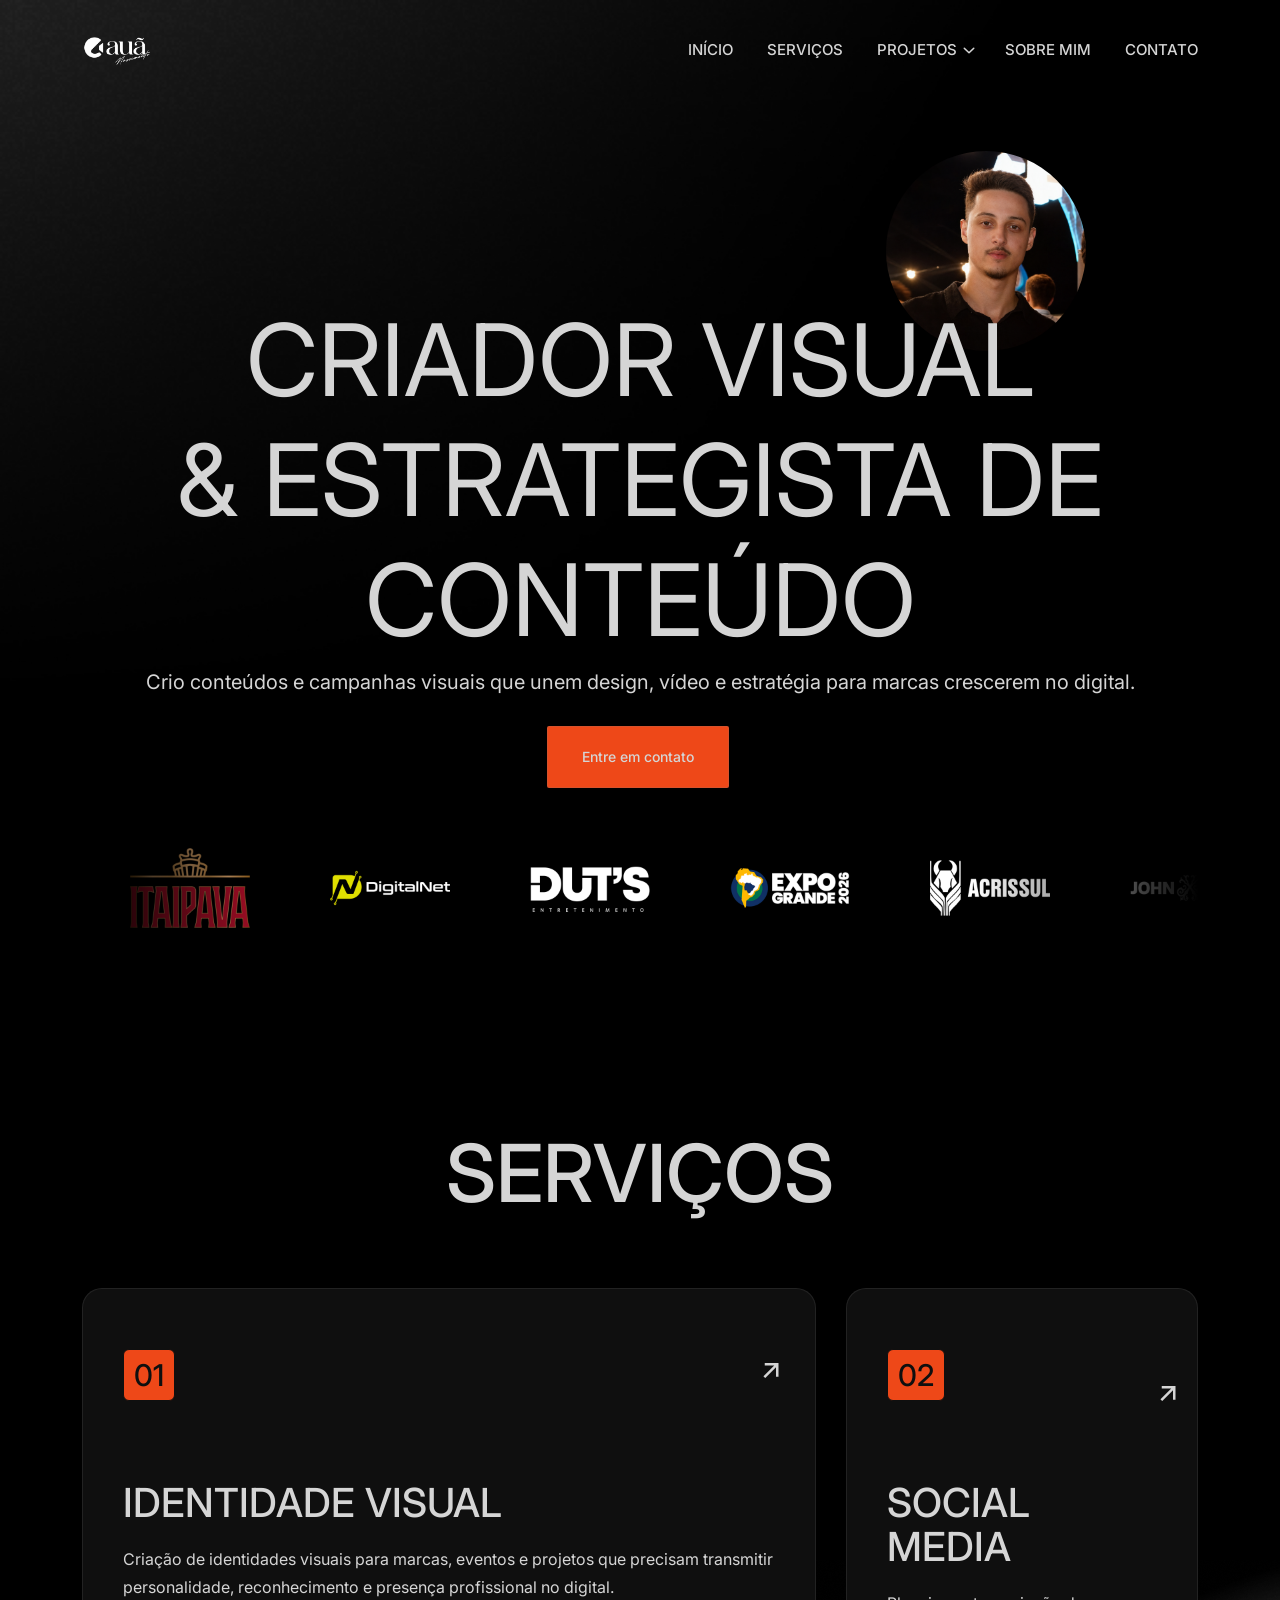
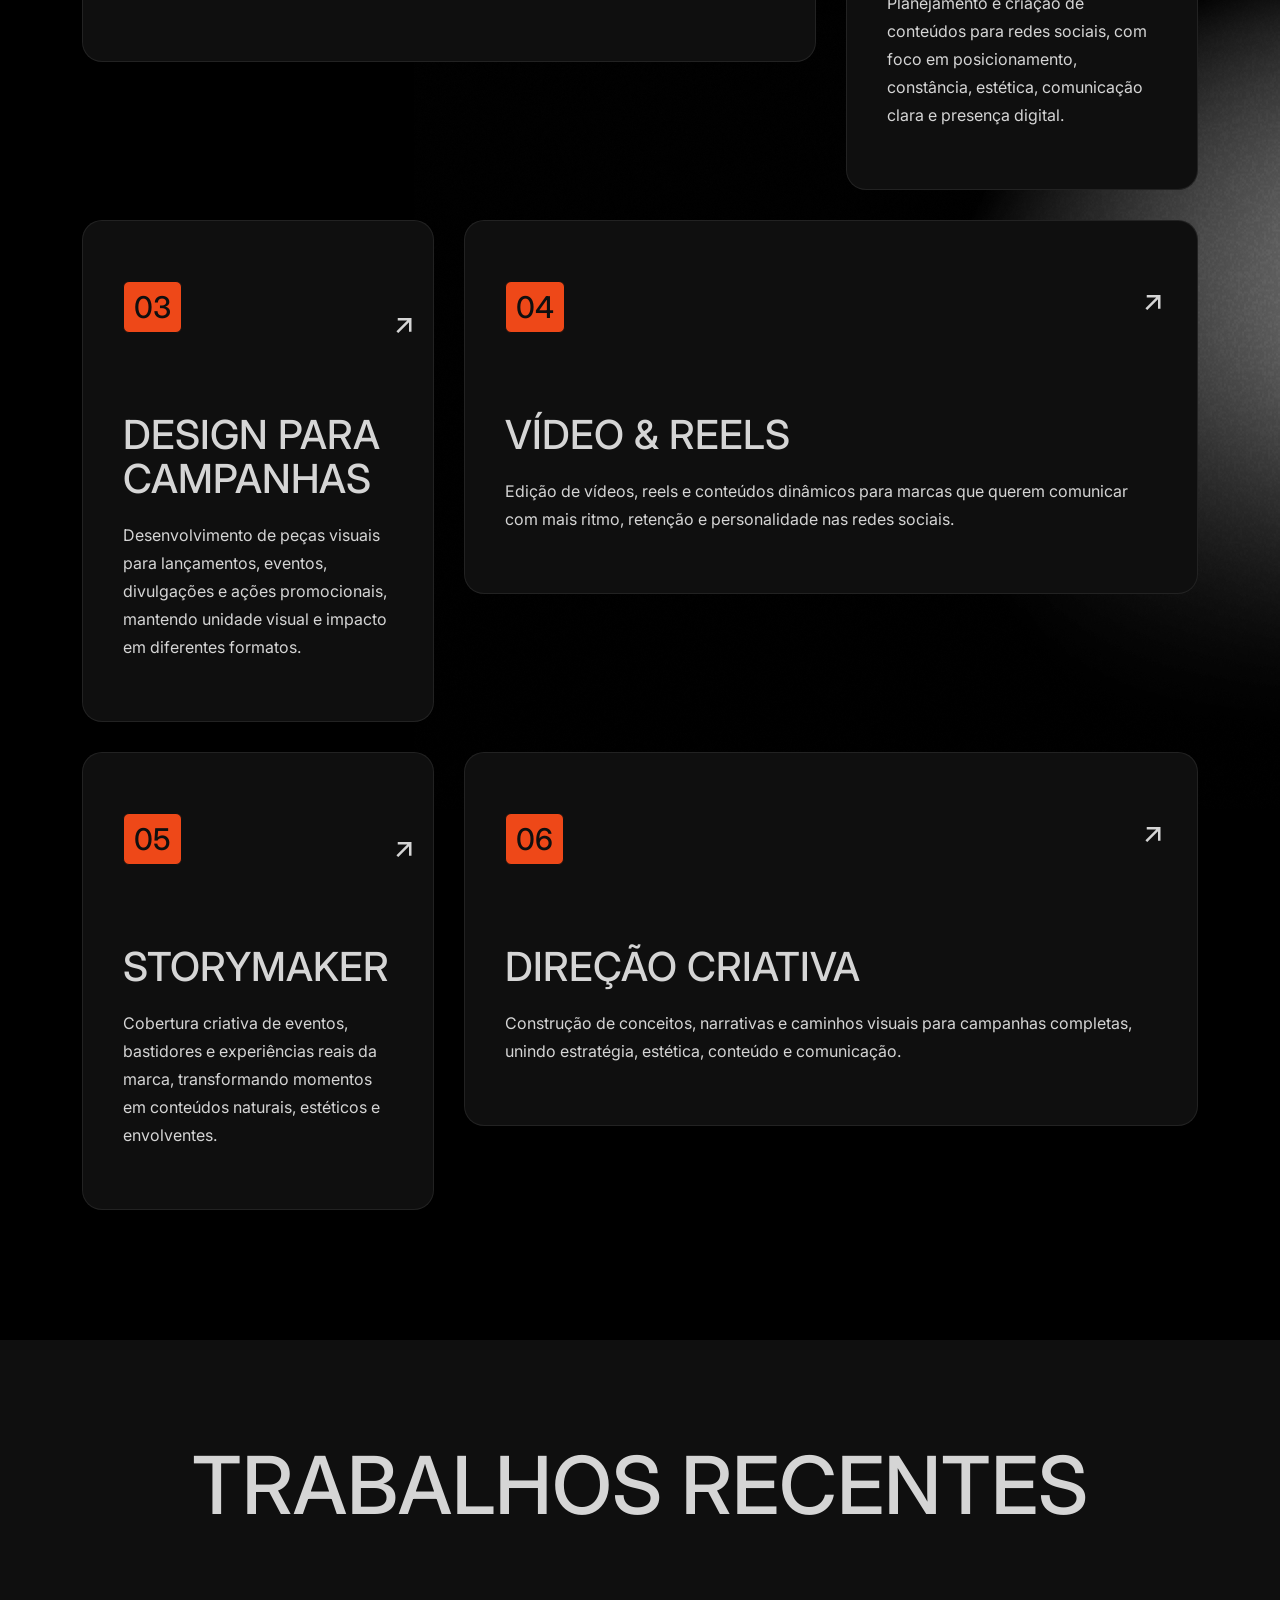
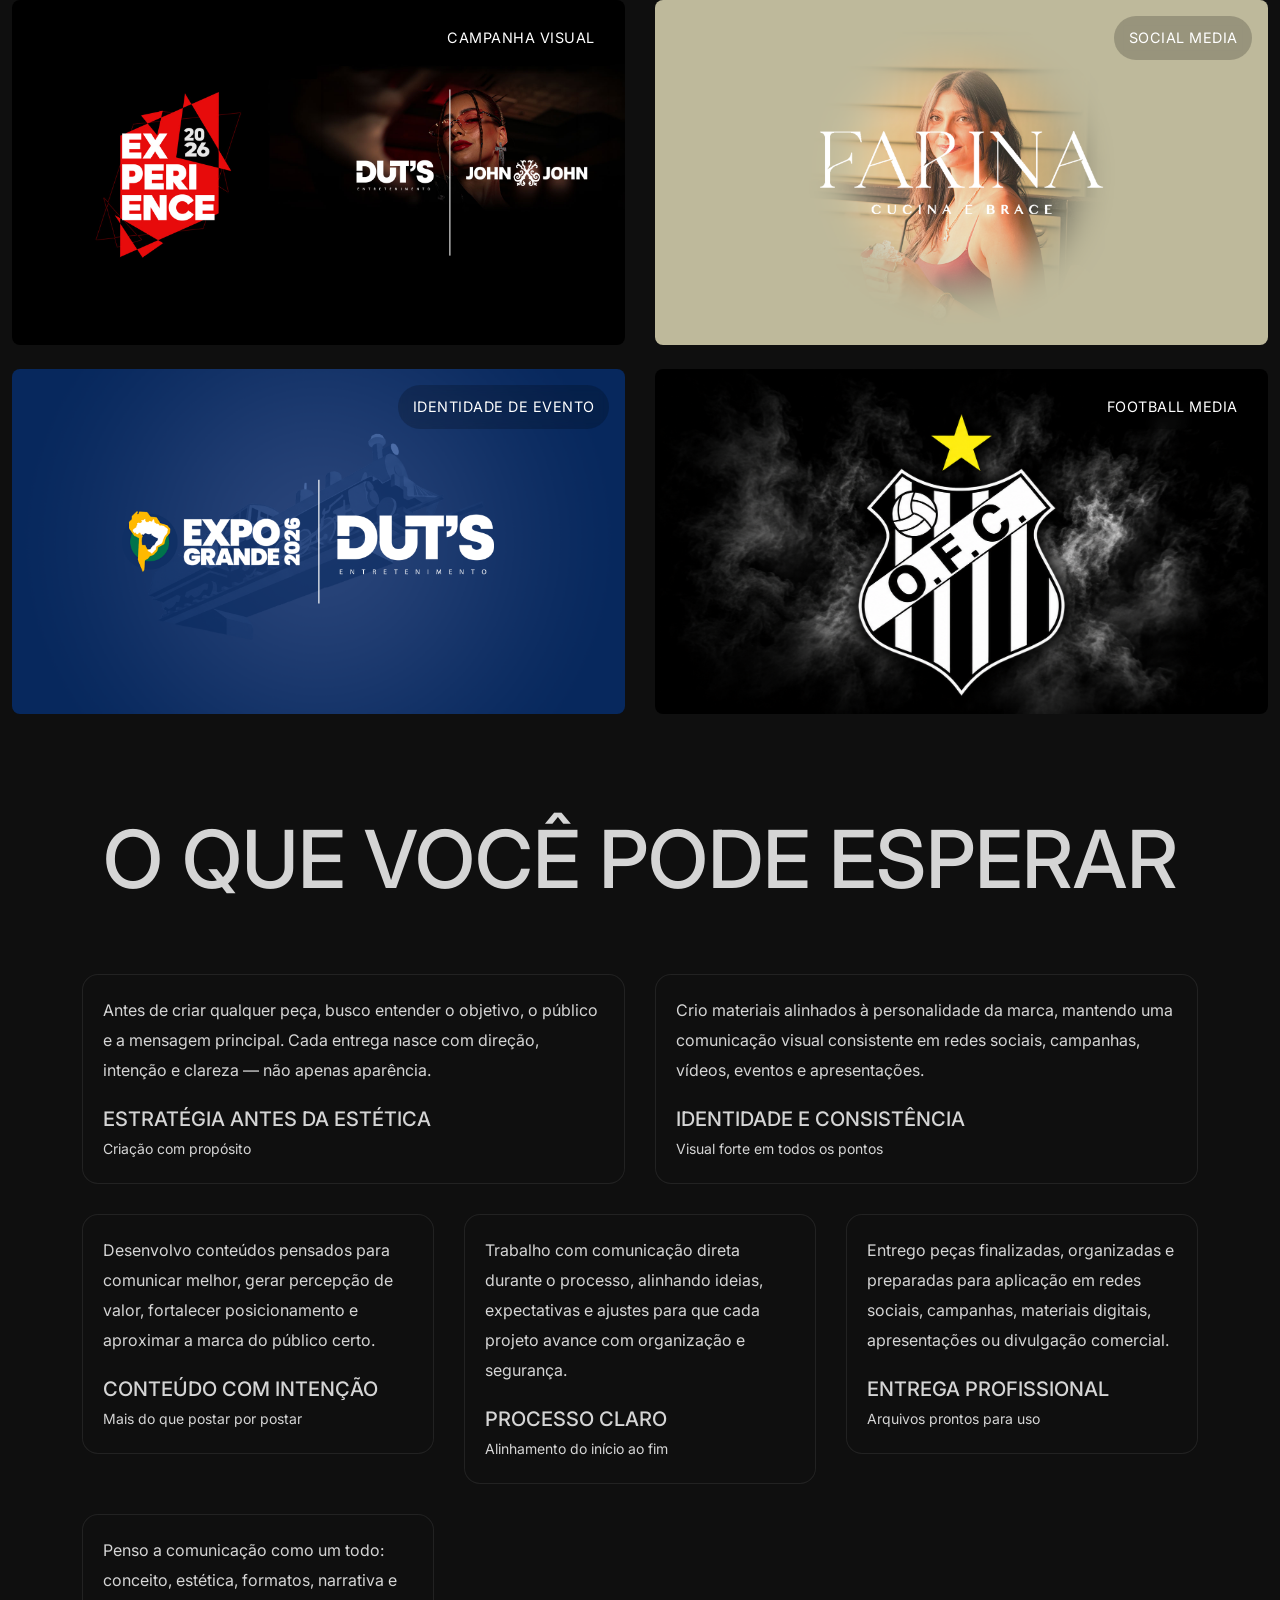
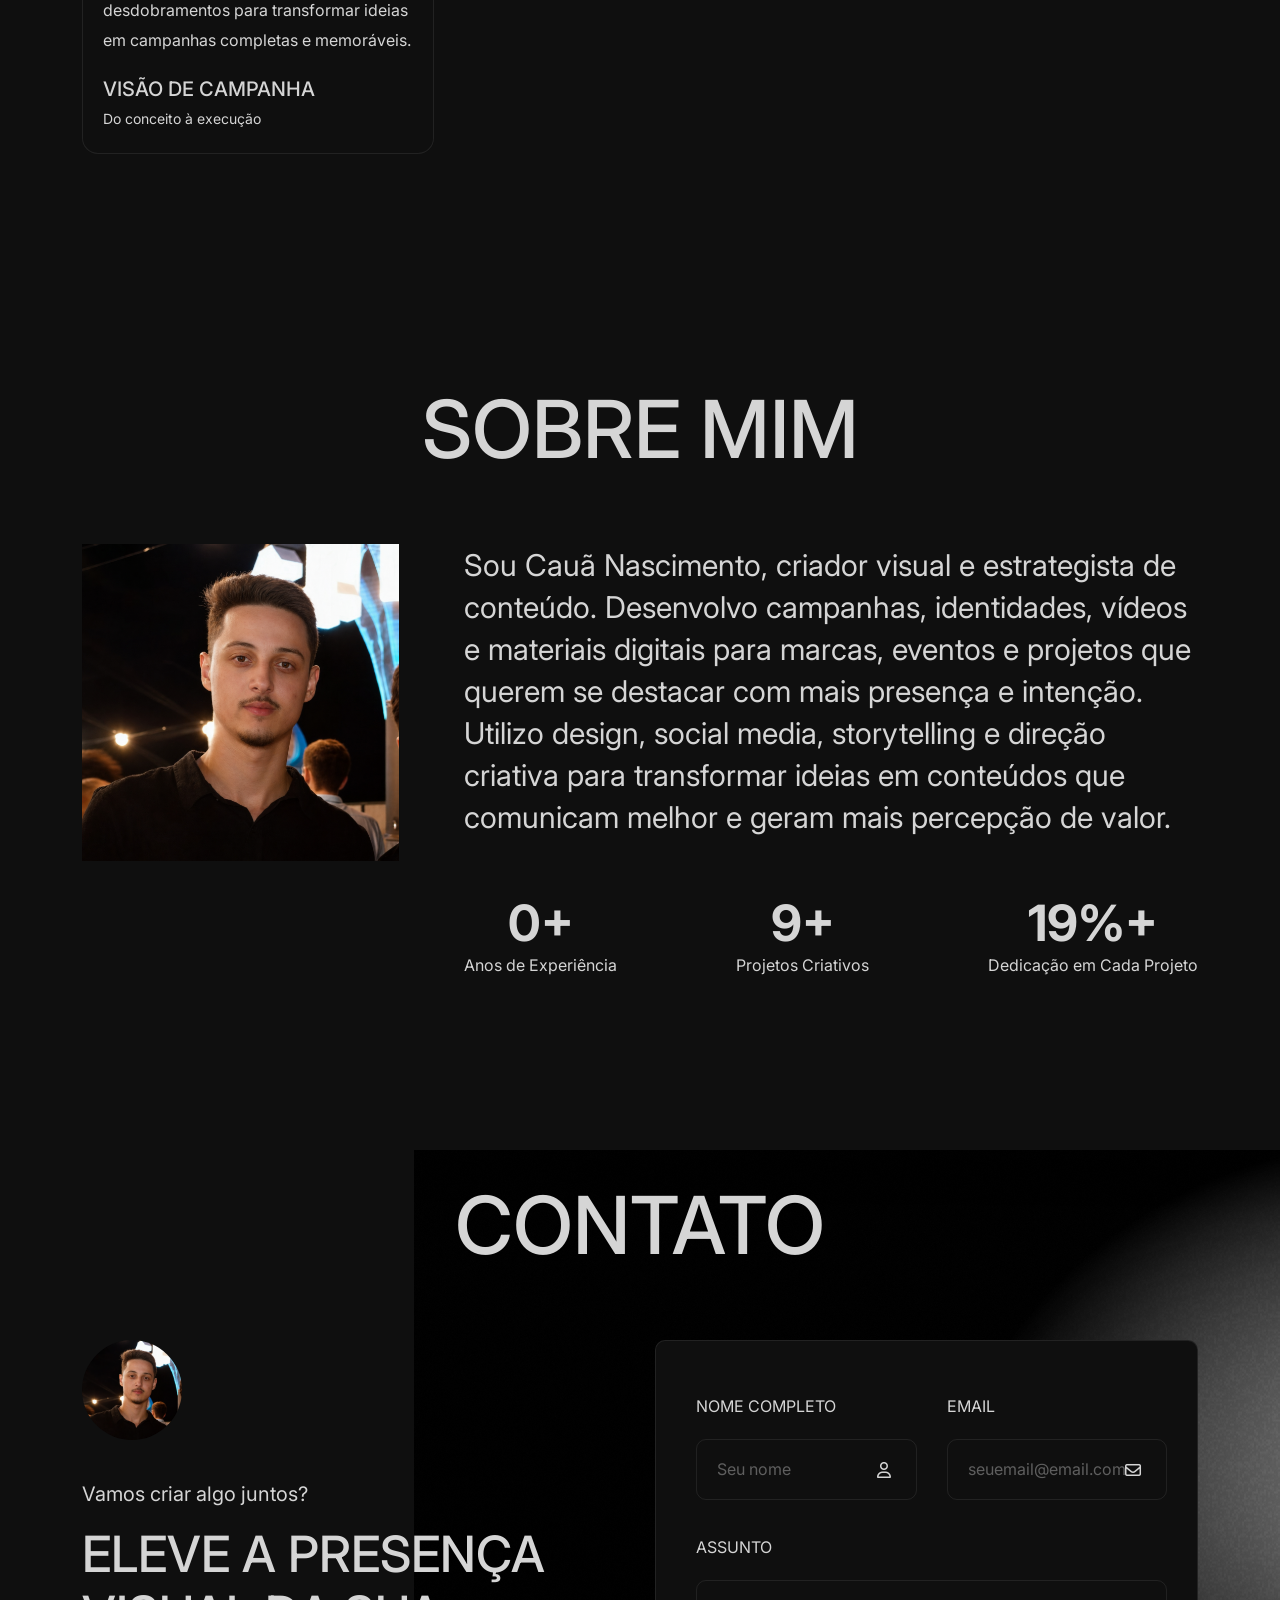
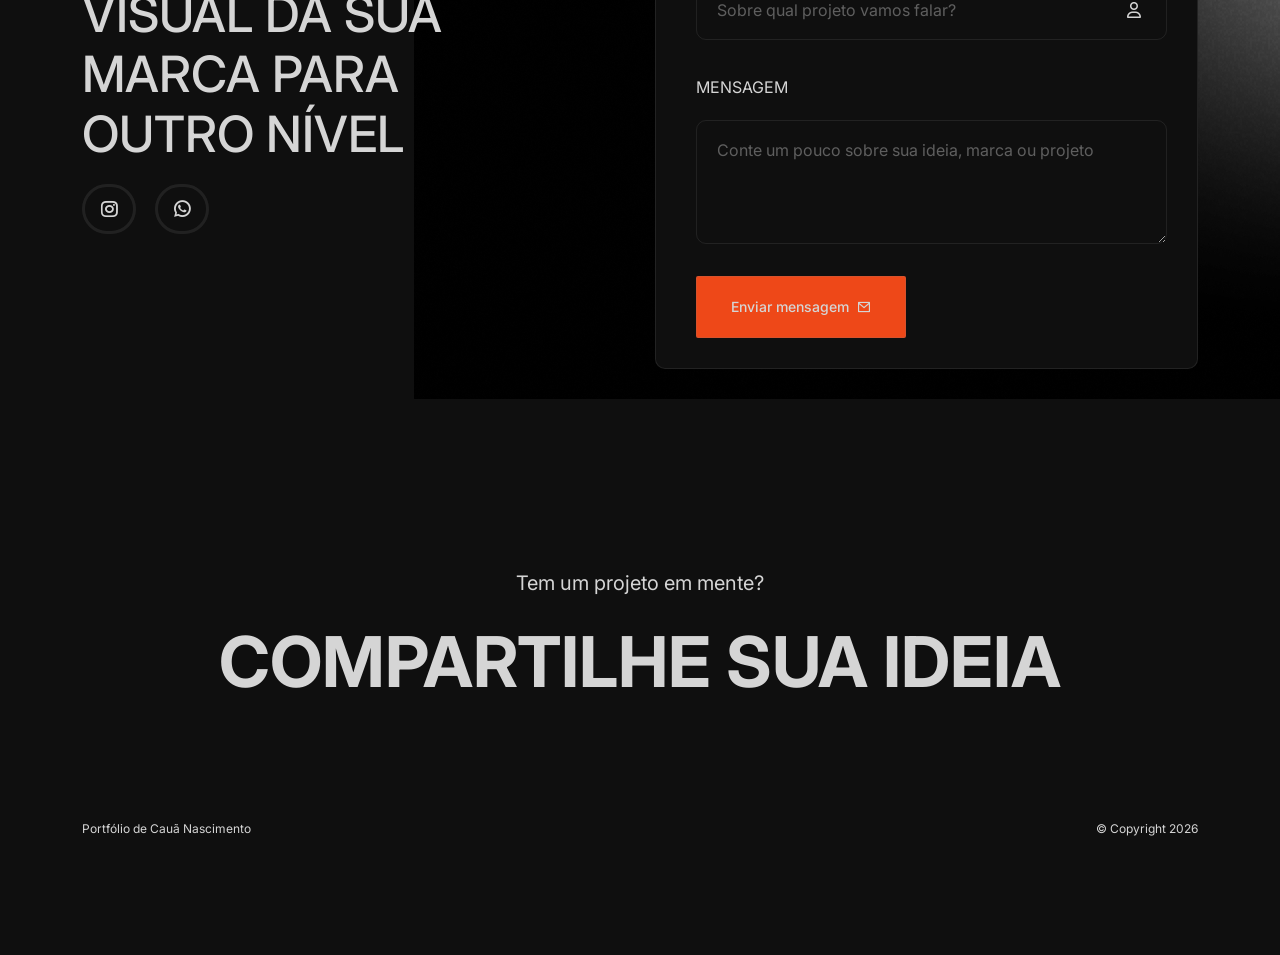
==== index.html @ 5a6601a8 "Publica portfolio" ====
<!DOCTYPE html>
<html lang="pt-BR">

<head>
    <!-- META -->
    <meta charset="utf-8">
    <meta http-equiv="X-UA-Compatible" content="IE=edge">
    <meta name="viewport" content="width=device-width, initial-scale=1">
    <meta name="description" content="Portfólio de Cauã Nascimento, criador visual e estrategista de conteúdo.">
    <meta name="keywords" content="portfolio, design, social media, direção visual, conteúdo digital">
    <meta name="author" content="Cauã Nascimento">
    <!-- PAGE TITLE -->
    <title>Cauã Nascimento - Portfólio</title>
    <link rel="icon" type="image/x-icon" href="assets/images/favicon.png">
    <!-- ALL GOOGLE FONTS -->
    <link rel="preconnect" href="https://fonts.googleapis.com">
    <link rel="preconnect" href="https://fonts.gstatic.com" crossorigin>
    <link href="https://fonts.googleapis.com/css2?family=Inter:ital,opsz,wght@0,14..32,100..900;1,14..32,100..900&family=Plus+Jakarta+Sans:ital,wght@0,200..800;1,200..800&display=swap" rel="stylesheet">
    <!-- BOOTSTRAP CSS -->
    <link rel="stylesheet" href="assets/css/bootstrap.min.css" />
    <!-- FONT AWESOME CSS -->
    <link rel="stylesheet" href="assets/css/font-awesome-pro.css" />
    <!-- FONT AWESOME CSS -->
    <link rel="stylesheet" href="assets/fonts/remixicon.css" />
    <!-- MAGNIFIC CSS -->
    <link rel="stylesheet" href="assets/css/magnific-popup.css">
    <!-- NICE SELECT CSS -->
    <link rel="stylesheet" href="assets/css/nice-select.min.css" />
    <!-- ANIMATE CSS -->
    <link rel="stylesheet" href="assets/css/animate.min.css" />
    <!-- MOBILE MENU CSS -->
    <link rel="stylesheet" href="assets/css/mobilemenu.css" />
    <link rel="stylesheet" href="assets/css/swiper-bundle.css" />
    <!-- SPACING CSS -->
    <link rel="stylesheet" href="assets/css/spacing.css" />
    <link rel="stylesheet" href="assets/css/blog.css" />
    <!-- MAIN STYLE CSS -->
    <link rel="stylesheet" href="assets/css/style.css?v=20260519-2" />
    <!-- RESPONSIVE CSS -->
    <link rel="stylesheet" href="assets/css/responsive.css">
    <!-- HTML5 shim and Respond.js IE8 support of HTML5 elements and media queries -->
    <!-- WARNING: Respond.js doesn't work if you view the page via file:// -->
    <!--[if lt IE 9]>
      <script src="https://oss.maxcdn.com/html5shiv/3.7.2/html5shiv.min.js"></script>
      <script src="https://oss.maxcdn.com/respond/1.4.2/respond.min.js"></script>
    <![endif]-->
</head>

<body>
    <!-- START PRELOADER AREA-->
    <!-- <div class="preloader">
        <svg viewbox="0 0 1000 1000" preserveaspectratio="none">
            <path id="preloaderSvg" d="M0,1005S175,995,500,995s500,5,500,5V0H0Z"></path>
        </svg>
        <div class="preloader-heading">
            <div class="load-text">
                <span>L</span>
                <span>o</span>
                <span>a</span>
                <span>d</span>
                <span>i</span>
                <span>n</span>
                <span>g</span>
            </div>
        </div>
    </div> -->
    <!-- END PRELOADER AREA -->
    <!-- START SCROOL UP DESIGN AREA -->
    <div class="progress-wrap cursor-pointer">
        <i class="ri-arrow-up-s-line"></i>
        <svg class="progress-circle svg-content" width="100%" height="100%" viewBox="-1 -1 102 102">
            <path d="M50,1 a49,49 0 0,1 0,98 a49,49 0 0,1 0,-98" />
        </svg>
    </div>
    <!-- / END SCROOL UP DESIGN AREA -->
    <!-- START MAGIC CURSOR AND BALL AREA-->
    <div id="magic-cursor">
        <div id="ball"></div>
    </div>
    <!-- / END MAGIC CURSOR AND BALL AREA-->
    <!-- START MENU DESIGN AREA-->
    <header class="main-header">
        <div class="header-upper">
            <div class="container">
                <div class="header-inner">
                    <div class="row align-items-center">
                        <div class="col-xl-2 col-lg-2 col-md-6 col-6 col-sm-3">
                            <div class="logo-area">
                                <div class="logo">
                                    <a href="index.html"><img src="assets/images/logo.png" alt=""></a>
                                </div>
                            </div>
                        </div>
                        <div class="col-xl-10 col-lg-10 col-md-6 col-6 col-sm-9">
                            <div class="main-menu">
                                <nav id="mobile-menu">
                                    <ul class="onepage">
                                        <li><a href="index.html" class="linkstyle">Início</a></li>
                                        <li><a href="service.html" class="linkstyle">serviços</a></li>
                                        <li class="has-dropdown"><a href="projects.html" class="linkstyle">projetos</a>
                                            <ul class="sub-menu">
                                                <li><a href="projects.html">Todos os projetos</a></li>
                                                <li><a href="project01.html">Camarote Experience 2026 by: John John</a></li>
                                                <li><a href="project-farina.html">Farina Cucina & Brace</a></li>
                                                <li><a href="project-duts.html">Duts x Expogrande</a></li>
                                                <li><a href="project-operario.html">Operario FC</a></li>
                                            </ul>
                                        </li>
                                        <li><a href="about.html" class="linkstyle">Sobre mim</a></li>
                                        <li><a href="contact.html" class="linkstyle">Contato</a></li>
                                    </ul>
                                </nav>
                            </div>
                            <div class="side-menu-icon d-lg-none text-end">
                                <a href="javascript:void(0)" class="info-toggle-btn f-right sidebar-toggle-btn"><i class="fal fa-bars"></i></a>
                            </div>
                        </div>
                    </div>
                </div>
            </div>
        </div>
    </header>
    <!-- // END MENU DESIGN AREA-->
    <!-- START MOBILE MENU DESIGN AREA-->
    <div class="sidebar__area">
        <div class="sidebar__wrapper">
            <div class="sidebar__close">
                <button class="sidebar__close-btn" id="sidebar__close-btn">
                    <i class="fal fa-times"></i>
                </button>
            </div>
            <div class="sidebar__content mt-50 mb-20">
                <div class="mobile-menu fix"></div>
            </div>
        </div>
    </div>
    <div class="body-overlay"></div>
    <!-- // END MOBILE MENU DESIGN AREA-->
    <!-- START HEADER DESIGN AREA -->
    <section id="home" class="main-hero-area main-hero-image-area">
        <div class="container">
            <div class="row">
                <div class="col-lg-12">
                    <!-- START HERO DESIGN AREA -->
                    <div class="hero-content wow fadeInUp text-center delay-0-2s">
                        <img src="assets/images/about/me2.png" alt="">
                        <h2>CRIADOR VISUAL <br> & ESTRATEGISTA DE CONTEÚDO</h2>
                        <p>Crio conteúdos e campanhas visuais que unem design, vídeo e estratégia para marcas crescerem no digital.</p>
                        <a class="theme-btn" href="#contact">Entre em contato</a>
                    </div>
                    <!-- / END HERO DESIGN AREA -->
                    <div class="company-list">
                        <div class="scroller" data-direction="left" data-speed="slow">
                            <div class="scroller__inner">
                                <img src="assets/images/client-logos/partner1.png" alt="Company" />
                                <img src="assets/images/client-logos/partner2.png" alt="Company" />
                                <img src="assets/images/client-logos/partner3.png" alt="Company" />
                                <img src="assets/images/client-logos/partner4.png" alt="Company" />
                                <img src="assets/images/client-logos/partner5.png" alt="Company" />
                                <img src="assets/images/client-logos/partner6.png" alt="Company" />
                                <img src="assets/images/client-logos/partner7.png" alt="Company" />
                                <img src="assets/images/client-logos/partner8.png" alt="Company" />
                            </div>
                        </div>
                    </div>
                </div>
            </div>
        </div>
    </section>
    <!-- / END HEADER DESIGN AREA -->
    <!-- START SERVICE DESIGN AREA -->
    <section id="services" class="services-area multipage-service-area">
        <div class="container">
            <div class="row">
                <div class="col-xl-12 col-lg-12">
                    <div class="section-title section-black-title wow fadeInUp delay-0-2s">
                        <h2>Serviços</h2>
                    </div>
                </div>
            </div>

            <div class="row">
                <!-- START SINGLE SERVICE DESIGN AREA -->
                <div class="col-lg-8 col-md-7">
                    <div class="service-item wow fadeInUp delay-0-2s">
                        <i class="ri-arrow-right-up-line"></i>
                        <h5>01</h5>
                        <h4>Identidade Visual</h4>
                        <p>Criação de identidades visuais para marcas, eventos e projetos que precisam transmitir personalidade, reconhecimento e presença profissional no digital.</p>
                    </div>
                </div>
                <!-- / END SINGLE SERVICE DESIGN AREA -->

                <!-- START SINGLE SERVICE DESIGN AREA -->
                <div class="col-lg-4 col-md-5">
                    <div class="service-item wow fadeInUp delay-0-4s">
                        <i class="ri-arrow-right-up-line"></i>
                        <h5>02</h5>
                        <h4>Social Media</h4>
                        <p>Planejamento e criação de conteúdos para redes sociais, com foco em posicionamento, constância, estética, comunicação clara e presença digital.</p>
                    </div>
                </div>
                <!-- / END SINGLE SERVICE DESIGN AREA -->

                <!-- START SINGLE SERVICE DESIGN AREA -->
                <div class="col-lg-4 col-md-5">
                    <div class="service-item wow fadeInUp delay-0-6s">
                        <i class="ri-arrow-right-up-line"></i>
                        <h5>03</h5>
                        <h4>Design para Campanhas</h4>
                        <p>Desenvolvimento de peças visuais para lançamentos, eventos, divulgações e ações promocionais, mantendo unidade visual e impacto em diferentes formatos.</p>
                    </div>
                </div>
                <!-- / END SINGLE SERVICE DESIGN AREA -->

                <!-- START SINGLE SERVICE DESIGN AREA -->
                <div class="col-lg-8 col-md-7">
                    <div class="service-item wow fadeInUp delay-0-8s">
                        <i class="ri-arrow-right-up-line"></i>
                        <h5>04</h5>
                        <h4>Vídeo & Reels</h4>
                        <p>Edição de vídeos, reels e conteúdos dinâmicos para marcas que querem comunicar com mais ritmo, retenção e personalidade nas redes sociais.</p>
                    </div>
                </div>
                <!-- / END SINGLE SERVICE DESIGN AREA -->

                <!-- START SINGLE SERVICE DESIGN AREA -->
                <div class="col-lg-4 col-md-5">
                    <div class="service-item wow fadeInUp delay-0-2s">
                        <i class="ri-arrow-right-up-line"></i>
                        <h5>05</h5>
                        <h4>Storymaker</h4>
                        <p>Cobertura criativa de eventos, bastidores e experiências reais da marca, transformando momentos em conteúdos naturais, estéticos e envolventes.</p>
                    </div>
                </div>
                <!-- / END SINGLE SERVICE DESIGN AREA -->

                <!-- START SINGLE SERVICE DESIGN AREA -->
                <div class="col-lg-8 col-md-7">
                    <div class="service-item wow fadeInUp delay-0-4s">
                        <i class="ri-arrow-right-up-line"></i>
                        <h5>06</h5>
                        <h4>Direção Criativa</h4>
                        <p>Construção de conceitos, narrativas e caminhos visuais para campanhas completas, unindo estratégia, estética, conteúdo e comunicação.</p>
                    </div>
                </div>
                <!-- / END SINGLE SERVICE DESIGN AREA -->
            </div>
        </div>
    </section>
    <!-- / END SERVICE DESIGN AREA -->
    <!-- START PORTFOLIO DESIGN AREA -->
    <div class="projects-area" id="projects">
        <div class="row">
            <div class="col-xl-12 col-lg-12">
                <div class="section-title section-white-title wow fadeInUp delay-0-2s text-center">
                    <h2>Trabalhos recentes</h2>
                </div>
            </div>
        </div>
        <div class="container-fluid">
            <div class="row g-4 portfolio-grid">
                <!-- START SINGLE PORTFOLIO DESIGN AREA -->
                <div class="col-md-6 col-xl-6 portfolio-item category-1">   
                    <a href="project01.html">
                        <div class="portfolio-box">
                            <!-- Image -->
                            <img src="assets/images/projects/john-john-branding.jpg" alt="" data-rjs="2">
                            <!-- Category -->
                            <span class="portfolio-category">Campanha Visual</span>
                            <!-- Caption -->
                            <div class="portfolio-caption">
                                <h1>Camarote Experience 2026 by: John John</h1>
                            </div>
                        </div>
                    </a>
                </div>
                <!-- // END SINGLE PORTFOLIO DESIGN AREA -->
                <!-- START SINGLE PORTFOLIO DESIGN AREA -->
                <div class="col-md-6 col-xl-6 portfolio-item category-2">
                    <a href="project-farina.html">
                        <div class="portfolio-box">
                            <!-- Image -->
                            <img src="assets/images/projects/farina/farina-capa.png" alt="" data-rjs="2">
                            <!-- Category -->
                            <span class="portfolio-category">Social Media</span>
                            <!-- Caption -->
                            <div class="portfolio-caption">
                                <h1>Farina Cucina & Brace</h1>
                            </div>
                        </div>
                    </a>
                </div>
                <!-- // END SINGLE PORTFOLIO DESIGN AREA -->
                <!-- START SINGLE PORTFOLIO DESIGN AREA -->
                <div class="col-md-6 col-xl-6 portfolio-item category-2">
                    <a href="project-duts.html">
                        <div class="portfolio-box">
                            <!-- Image -->
                            <img src="assets/images/projects/duts/capa-duts.png" alt="" data-rjs="2">
                            <!-- Category -->
                            <span class="portfolio-category">Identidade de Evento</span>
                            <!-- Caption -->
                            <div class="portfolio-caption">
                                <h1>DUTS x Expogrande</h1>
                            </div>
                        </div>
                    </a>
                </div>
                <!-- // END SINGLE PORTFOLIO DESIGN AREA -->
                <!-- START SINGLE PORTFOLIO DESIGN AREA -->
                <div class="col-md-6 col-xl-6 portfolio-item category-1">
                    <a href="project-operario.html">
                        <div class="portfolio-box">
                            <!-- Image -->
                            <img src="assets/images/projects/operario/cover.png" alt="" data-rjs="2">
                            <!-- Category -->
                            <span class="portfolio-category">Football Media</span>
                            <!-- Caption -->
                            <div class="portfolio-caption">
                                <h1>Operario Futebol Clube</h1>
                            </div>
                        </div>
                    </a>
                </div>
        </div>
    </div>
    <!-- // END PORTFOLIO DESIGN AREA -->
    <!-- START TESTIMONIALS DESIGN AREA -->
    <section class="testimonials-area">
        <div class="container">
            <div class="row">
                <div class="col-xl-12 col-lg-12">
                    <div class="section-title section-black-title wow fadeInUp delay-0-2s">
                        <h2>O que você pode esperar</h2>
                    </div>
                </div>
            </div>

            <div class="row">

                <div class="col-lg-6 col-md-6">
                    <div class="testimonial-item wow fadeInUp delay-0-2s">
                        <div class="text">
                            Antes de criar qualquer peça, busco entender o objetivo, o público e a mensagem principal. Cada entrega nasce com direção, intenção e clareza — não apenas aparência.
                        </div>
                        <div class="testi-des">
                            <h5>Estratégia Antes da Estética</h5>
                            <span>Criação com propósito</span>
                        </div>
                    </div>
                </div>

                <div class="col-lg-6 col-md-6">
                    <div class="testimonial-item wow fadeInUp delay-0-4s">
                        <div class="text">
                            Crio materiais alinhados à personalidade da marca, mantendo uma comunicação visual consistente em redes sociais, campanhas, vídeos, eventos e apresentações.
                        </div>
                        <div class="testi-des">
                            <h5>Identidade e Consistência</h5>
                            <span>Visual forte em todos os pontos</span>
                        </div>
                    </div>
                </div>

                <div class="col-lg-4 col-md-6">
                    <div class="testimonial-item wow fadeInUp delay-0-6s">
                        <div class="text">
                            Desenvolvo conteúdos pensados para comunicar melhor, gerar percepção de valor, fortalecer posicionamento e aproximar a marca do público certo.
                        </div>
                        <div class="testi-des">
                            <h5>Conteúdo com Intenção</h5>
                            <span>Mais do que postar por postar</span>
                        </div>
                    </div>
                </div>

                <div class="col-lg-4 col-md-6">
                    <div class="testimonial-item wow fadeInUp delay-0-8s">
                        <div class="text">
                            Trabalho com comunicação direta durante o processo, alinhando ideias, expectativas e ajustes para que cada projeto avance com organização e segurança.
                        </div>
                        <div class="testi-des">
                            <h5>Processo Claro</h5>
                            <span>Alinhamento do início ao fim</span>
                        </div>
                    </div>
                </div>

                <div class="col-lg-4 col-md-6">
                    <div class="testimonial-item wow fadeInUp delay-0-9s">
                        <div class="text">
                            Entrego peças finalizadas, organizadas e preparadas para aplicação em redes sociais, campanhas, materiais digitais, apresentações ou divulgação comercial.
                        </div>
                        <div class="testi-des">
                            <h5>Entrega Profissional</h5>
                            <span>Arquivos prontos para uso</span>
                        </div>
                    </div>
                </div>

                <div class="col-lg-4 col-md-6">
                    <div class="testimonial-item wow fadeInUp delay-0-9s">
                        <div class="text">
                            Penso a comunicação como um todo: conceito, estética, formatos, narrativa e desdobramentos para transformar ideias em campanhas completas e memoráveis.
                        </div>
                        <div class="testi-des">
                            <h5>Visão de Campanha</h5>
                            <span>Do conceito à execução</span>
                        </div>
                    </div>
                </div>

            </div>
        </div>
    </section>
    <!-- / END TESTIMONIALS DESIGN AREA -->
    <!-- START VLOG DESIGN AREA -->
    <section id="blog" class="blog-area" style="display: none;">
        <div class="container">
            <div class="row">
                <div class="col-xl-12 col-lg-12">
                    <div class="section-title section-white-title wow fadeInUp delay-0-2s">
                        <h2>Bastidores & Processos</h2>
                    </div>
                </div>
            </div>

            <!-- START SINGLE VLOG DESIGN AREA -->
            <div class="row">

                <div class="col-md-6 col-lg-4">
                    <div class="blog-post-box">
                        <div class="blog-post-img">
                            <a href="project01.html">
                                <img src="assets/images/projects/john-john-experience-capa.jpg" alt="Processo criativo Camarote Experience 2026 by: John John">
                            </a>
                            <div class="blog-post-category">
                                <a href="project01.html">Processo</a>
                            </div>
                        </div>
                        <div class="blog-post-caption">
                            <h3>Campanha Visual</h3>
                            <h2>
                                <a class="link-decoration" href="project01.html">
                                    Como nasceu a identidade do Camarote Experience 2026 by: John John
                                </a>
                            </h2>
                            <a class="theme-btn" href="project01.html">
                                Ver bastidores <i class="ri-arrow-right-line"></i>
                            </a>
                        </div>
                    </div>
                </div>

                <div class="col-md-6 col-lg-4">
                    <div class="blog-post-box">
                        <div class="blog-post-img">
                            <a href="project01.html">
                                <img src="assets/images/projects/john-john-abadas.jpg" alt="Aplicações visuais da campanha">
                            </a>
                            <div class="blog-post-category">
                                <a href="project01.html">Aplicações</a>
                            </div>
                        </div>
                        <div class="blog-post-caption">
                            <h3>Identidade Visual</h3>
                            <h2>
                                <a class="link-decoration" href="project01.html">
                                    Da ideia ao material final: abadás, copos e peças digitais
                                </a>
                            </h2>
                            <a class="theme-btn" href="project01.html">
                                Ver detalhes <i class="ri-arrow-right-line"></i>
                            </a>
                        </div>
                    </div>
                </div>

                <div class="col-md-6 col-lg-4">
                    <div class="blog-post-box">
                        <div class="blog-post-img">
                            <a href="project01.html">
                                <img src="assets/images/projects/john-john-campanha.jpg" alt="Direção visual da campanha">
                            </a>
                            <div class="blog-post-category">
                                <a href="project01.html">Direção Visual</a>
                            </div>
                        </div>
                        <div class="blog-post-caption">
                            <h3>Conteúdo Digital</h3>
                            <h2>
                                <a class="link-decoration" href="project01.html">
                                    Construindo uma campanha com impacto
                                </a>
                            </h2>
                            <a class="theme-btn" href="project01.html">
                                Ver projeto <i class="ri-arrow-right-line"></i>
                            </a>
                        </div>
                    </div>
                </div>

            </div>
            <!-- // END SINGLE VLOG DESIGN AREA -->
        </div>
    </section>
    <!-- / END VLOG DESIGN AREA -->
    <!-- START ABOUT DESIGN AREA -->
    <section id="about" class="about-area">
        <div class="container">
            <div class="row">
                <div class="col-xl-12 col-lg-12">
                    <div class="section-title section-white-title wow fadeInUp delay-0-2s">
                        <h2>Sobre Mim</h2>
                    </div>
                </div>
            </div>
            <div class="row">
                <!-- START ABOUT TEXT DESIGN AREA -->
                <div class="col-lg-4 col-sm-12 about-image">
                    <img src="assets/images/about/me2.png" alt="Cauã Nascimento">
                </div>
                <div class="col-lg-8 col-sm-12">
                    <div class="about-content-part wow fadeInUp delay-0-2s">
                        <p>
                            Sou Cauã Nascimento, criador visual e estrategista de conteúdo. Desenvolvo campanhas, identidades, vídeos e materiais digitais para marcas, eventos e projetos que querem se destacar com mais presença e intenção.


                            Utilizo design, social media, storytelling e direção criativa para transformar ideias em conteúdos que comunicam melhor e geram mais percepção de valor.
                        </p>
                    </div>

                    <!-- START COUNTER DESIGN AREA -->
                    <div class="hero-counter-area d-flex justify-content-between wow fadeInUp delay-0-4s">
                        <div class="counter-item counter-text-wrap">
                            <span class="count-text plus" data-speed="3000" data-stop="3">0</span>
                            <span class="counter-title">Anos de Experiência</span>
                        </div>

                        <div class="counter-item counter-text-wrap">
                            <span class="count-text plus" data-speed="3000" data-stop="50">0</span>
                            <span class="counter-title">Projetos Criativos</span>
                        </div>

                        <div class="counter-item counter-text-wrap">
                            <span class="count-text percent" data-speed="3000" data-stop="100">0</span>
                            <span class="counter-title">Dedicação em Cada Projeto</span>
                        </div>
                    </div>
                    <!-- / END COUNTER DESIGN AREA -->
                </div>
                <!-- / END ABOUT TEXT DESIGN AREA -->
            </div>
        </div>
    </section>
    <!-- / END ABOUT DESIGN AREA -->
    <!-- START CONTACT DESIGN AREA -->
    <section id="contact" class="contact-area">
        <div class="container">
            <div class="row">
                <div class="col-xl-12 col-lg-12">
                    <div class="section-title section-black-title wow fadeInUp delay-0-2s">
                        <h2>Contato</h2>
                    </div>
                </div>
            </div>
            <div class="row">
                <div class="col-lg-6">
                    <div class="contact-content-part wow fadeInUp delay-0-2s">
                        <img src="assets/images/about/me2.png" alt="Cauã Nascimento">
                        <p>Vamos criar algo juntos?</p>
                        <h2>Eleve a presença visual da sua marca para outro nível</h2>
                        <p style="display: none;">Sou Cauã Nascimento, designer visual focado em campanhas, identidades e conteúdos digitais que ajudam marcas, eventos e projetos a se destacarem com impacto.</p>

                        <!-- START CONTACT SINGLEDESIGN AREA -->
                        <div class="single-contact wow fadeInUp" data-wow-delay=".6s">
                            <div class="about-social">
                                <ul>
                                    <li><a target="_blank" rel="noopener" href="https://www.instagram.com/cauanasciment.o/"><i class="ri-instagram-line"></i></a></li>
                                    <li><a target="_blank" rel="noopener" href="https://wa.me/5567998874461?text=Bom%20dia%2C%20gostaria%20de%20saber%20mais%20sobre%20o%20que%20voc%C3%AA%20entrega"><i class="ri-whatsapp-line"></i></a></li>
                                </ul>
                            </div>
                        </div>
                        <!-- / END CONTACT SINGLEDESIGN AREA -->
                    </div>
                </div>

                <!-- START CONTACT FORM DESIGN AREA -->
                <div class="col-lg-6">
                    <div class="contact-form contact-form-area wow fadeInUp delay-0-4s">
                        <form id="contactForm" class="contact-form" action="#" method="post">
                            <div class="row">

                                <div class="col-md-6">
                                    <div class="form-group">
                                        <label for="name">Nome completo</label>
                                        <input type="text" id="name" class="form-control" value="" placeholder="Seu nome" required="" data-error="Por favor, informe seu nome" />
                                        <label for="name" class="for-icon"><i class="far fa-user"></i></label>
                                        <div class="help-block with-errors"></div>
                                    </div>
                                </div>

                                <div class="col-md-6">
                                    <div class="form-group">
                                        <label for="email">Email</label>
                                        <input type="email" id="email" class="form-control" value="" placeholder="seuemail@email.com" required="" data-error="Por favor, informe seu email" />
                                        <label for="email" class="for-icon"><i class="far fa-envelope"></i></label>
                                        <div class="help-block with-errors"></div>
                                    </div>
                                </div>

                                <div class="col-md-12">
                                    <div class="form-group">
                                        <label for="subject">Assunto</label>
                                        <input type="text" id="subject" class="form-control" value="" placeholder="Sobre qual projeto vamos falar?" required="" data-error="Por favor, informe o assunto" />
                                        <label for="subject" class="for-icon"><i class="far fa-user"></i></label>
                                        <div class="help-block with-errors"></div>
                                    </div>
                                </div>

                                <div class="col-md-12">
                                    <div class="form-group">
                                        <label for="message">Mensagem</label>
                                        <textarea name="message" id="message" class="form-control" rows="4" placeholder="Conte um pouco sobre sua ideia, marca ou projeto" required="" data-error="Por favor, escreva sua mensagem"></textarea>
                                        <div class="help-block with-errors"></div>
                                    </div>
                                </div>

                                <div class="col-md-12">
                                    <div class="form-group mb-0">
                                        <button type="submit" class="theme-btn">
                                            Enviar mensagem <i class="ri-mail-line"></i>
                                        </button>
                                        <div id="msgSubmit" class="hidden"></div>
                                    </div>
                                </div>

                                <div class="col-md-12 text-center">
                                    <p class="input-success">Recebi sua mensagem! Em breve entrarei em contato.</p>
                                    <p class="input-error">Desculpe, sua mensagem não pôde ser enviada. Tente novamente.</p>
                                </div>

                            </div>
                        </form>
                    </div>
                </div>
                <!-- / END CONTACT FORM DESIGN AREA -->
            </div>
        </div>
    </section>
    <!-- / END CONTACT DESIGN AREA -->
    <!-- START FOOTER DESIGN AREA -->
    <footer class="main-footer">
        <div class="container">
            <div class="row">
                <div class="col-lg-12">
                    <div class="footer-top">
                        <p>Tem um projeto em mente?</p>
                        <h2><a href="contact.html">Compartilhe sua ideia</a></h2>
                    </div>
                </div>
            </div>
            <div class="row">
                <div class="col-lg-6 col-sm-6">
                    <p class="copy-left-text">Portfólio de <a href="https://www.instagram.com/cauanasciment.o">Cauã Nascimento</a></p>
                </div>
                <div class="col-lg-6 col-sm-6">
                    <p class="copy-right-text">&copy; Copyright 2026</p>
                </div>
            </div>
        </div>
    </footer>
    <!-- / END FOOTER DESIGN AREA -->
    <!-- JQUERY JS -->
    <script src="assets/js/jquery-3.6.0.min.js"></script>
    <!-- BOOTSTRAP JS-->
    <script src="assets/js/bootstrap.min.js"></script>
    <!-- APPEAR JS -->
    <script src="assets/js/appear.min.js"></script>
    <!-- MAGNIFICANT JS -->
    <script src="assets/js/jquery.magnific-popup.min.js"></script>
    <!-- MOBILE MENU JS-->
    <script src="assets/js/mobilemenu.js"></script>
    <!-- GSAP AND LOCOMOTIV JS-->
    <script src="assets/js/gsap.min.js"></script>
    <script src="assets/js/ScrollTrigger.min.js"></script>
    <script src="assets/js/lenis.js"></script>
    <!-- SWIPPER JS-->
    <script src="assets/js/swiper-bundle.js"></script>
    <!-- NICE SELECT JS-->
    <script src="assets/js/jquery.nice-select.min.js"></script>
    <!-- IMAGE LOADER JS-->
    <script src="assets/js/imagesloaded.pkgd.min.js"></script>
    <!-- ISOTOPE JS-->
    <script src="assets/js/isotope.pkgd.min.js"></script>
    <!--  WOW ANIMATION JS-->
    <script src="assets/js/wow.min.js"></script>
    <!-- SCRIPT JS-->
    <script src="assets/js/script.js?v=20260519-2"></script>
</body>

</html>
---- assets/css/mobilemenu.css ----
/*! #######################################################################

	MeanMenu 2.0.7
	--------

	To be used with jquery.meanmenu.js by Chris Wharton (http://www.meanthemes.com/plugins/meanmenu/)

####################################################################### */

/* hide the link until viewport size is reached */
a.meanmenu-reveal {
	display: none;
}

/* when under viewport size, .mean-container is added to body */
.mean-container .mean-bar {
	float: left;
	width: 100%;
	position: relative;
	background: #070337;
	padding: 4px 0;
	min-height: 42px;
	z-index: 999999;
}

.mean-container a.meanmenu-reveal {
	width: 22px;
	height: 22px;
	padding: 13px 13px 11px 13px;
	position: absolute;
	top: 0;
	right: 0;
	cursor: pointer;
	color: #fff;
	text-decoration: none;
	font-size: 16px;
	text-indent: -9999em;
	line-height: 22px;
	font-size: 1px;
	display: block;
	font-family: Arial, Helvetica, sans-serif;
	font-weight: 700;
}

.mean-container a.meanmenu-reveal span {
	display: block;
	background: #fff;
	height: 3px;
	margin-top: 3px;
}

.mean-container .mean-nav {
	float: left;
	width: 100%;
	background: #070337;
	margin-top: 44px;
}

.mean-container .mean-nav ul {
	padding: 0;
	margin: 0;
	width: 100%;
	list-style-type: none;
}

.mean-container .mean-nav ul li {
	position: relative;
	float: left;
	width: 100%;
}

.mean-container .mean-nav ul li a {
	display: block;
	float: left;
	width: 90%;
	padding: 10px 5%;
	margin: 0;
	text-align: left;
	color: #fff;
	border-top: 1px solid #e0e3ed;
	text-decoration: none;
	text-transform: uppercase;
}

.mean-container .mean-nav ul li li a {
	width: 80%;
	padding: 10px 10%;
	text-shadow: none !important;
	visibility: visible;
}

.mean-container .mean-nav ul li.mean-last a {
	border-bottom: none;
	margin-bottom: 0;
}

.mean-container .mean-nav ul li li li a {
	width: 70%;
	padding: 10px 15%;
}

.mean-container .mean-nav ul li li li li a {
	width: 60%;
	padding: 10px 20%;
}

.mean-container .mean-nav ul li li li li li a {
	width: 50%;
	padding: 10px 25%;
}


.mean-container .mean-nav ul li a.mean-expand {
	margin-top: 1px;
	width: 26px;
	height: 32px;
	text-align: center;
	position: absolute;
	right: 0;
	top: 0;
	z-index: 2;
	font-weight: 700;
	background: transparent;
	border: none !important;
	font-size: 14px;
}




.mean-container .mean-push {
	float: left;
	width: 100%;
	padding: 0;
	margin: 0;
	clear: both;
}

.mean-nav .wrapper {
	width: 100%;
	padding: 0;
	margin: 0;
}

/* Fix for box sizing on Foundation Framework etc. */
.mean-container .mean-bar, .mean-container .mean-bar * {
	-webkit-box-sizing: content-box;
	-moz-box-sizing: content-box;
	box-sizing: content-box;
}


.mean-remove {
	display: none !important;
}
---- assets/css/spacing.css ----
/*
* ----------------------------------------------------------------------------------------
Author       : Tanvir Hossain
Template Name: Noir - Premium Portfolio Template
Version      : 1.0                                          
* ----------------------------------------------------------------------------------------
*/
/*
* ----------------------------------------------------------------------------------------
*PADDING MARGIN
* ----------------------------------------------------------------------------------------
*/
.p-5 {
    padding: 5px !important;
}

.p-10 {
    padding: 10px;
}

.p-15 {
    padding: 15px;
}

.p-20 {
    padding: 20px;
}

.p-25 {
    padding: 25px;
}

.p-30 {
    padding: 30px;
}

.p-35 {
    padding: 35px;
}

.p-40 {
    padding: 40px;
}

.p-45 {
    padding: 45px;
}

.p-50 {
    padding: 50px;
}

.p-55 {
    padding: 55px;
}

.p-60 {
    padding: 60px;
}

.p-65 {
    padding: 65px;
}

.p-70 {
    padding: 70px;
}

.p-75 {
    padding: 75px;
}

.p-80 {
    padding: 80px;
}

.p-85 {
    padding: 85px;
}

.p-90 {
    padding: 90px;
}

.p-95 {
    padding: 95px;
}

.p-100 {
    padding: 100px;
}

.p-105 {
    padding: 105px;
}

.p-110 {
    padding: 110px;
}

.p-115 {
    padding: 115px;
}

.p-120 {
    padding: 120px;
}

.p-125 {
    padding: 125px;
}

.p-130 {
    padding: 130px;
}

.p-135 {
    padding: 135px;
}

.p-140 {
    padding: 140px;
}

.p-145 {
    padding: 145px;
}

.p-150 {
    padding: 150px;
}

.p-155 {
    padding: 155px;
}

.p-160 {
    padding: 160px;
}

.p-165 {
    padding: 165px;
}

.p-170 {
    padding: 170px;
}

.p-175 {
    padding: 175px;
}

.p-180 {
    padding: 180px;
}

.p-185 {
    padding: 185px;
}

.p-190 {
    padding: 190px;
}

.p-195 {
    padding: 195px;
}

.p-200 {
    padding: 200px;
}

.p-205 {
    padding: 205px;
}

.p-210 {
    padding: 210px;
}

.p-215 {
    padding: 215px;
}

.p-220 {
    padding: 220px;
}

.p-225 {
    padding: 225px;
}

.p-230 {
    padding: 230px;
}

.p-235 {
    padding: 235px;
}

.p-240 {
    padding: 240px;
}

.p-245 {
    padding: 245px;
}

.p-250 {
    padding: 250px;
}

/* Padding Top */
.pt-5,
.py-5 {
    padding-top: 5px !important;
}

.pt-10,
.py-10 {
    padding-top: 10px;
}

.pt-15,
.py-15 {
    padding-top: 15px;
}

.pt-20,
.py-20 {
    padding-top: 20px;
}

.pt-25,
.py-25 {
    padding-top: 25px;
}

.pt-30,
.py-30 {
    padding-top: 30px;
}

.pt-35,
.py-35 {
    padding-top: 35px;
}

.pt-40,
.py-40 {
    padding-top: 40px;
}

.pt-45,
.py-45 {
    padding-top: 45px;
}

.pt-50,
.py-50 {
    padding-top: 50px;
}

.pt-55,
.py-55 {
    padding-top: 55px;
}

.pt-60,
.py-60 {
    padding-top: 60px;
}

.pt-65,
.py-65 {
    padding-top: 65px;
}

.pt-70,
.py-70 {
    padding-top: 70px;
}

.pt-75,
.py-75 {
    padding-top: 75px;
}

.pt-80,
.py-80 {
    padding-top: 80px;
}

.pt-85,
.py-85 {
    padding-top: 85px;
}

.pt-90,
.py-90 {
    padding-top: 90px;
}

.pt-95,
.py-95 {
    padding-top: 95px;
}

.pt-100,
.py-100 {
    padding-top: 100px;
}

.pt-105,
.py-105 {
    padding-top: 105px;
}

.pt-110,
.py-110 {
    padding-top: 110px;
}

.pt-115,
.py-115 {
    padding-top: 115px;
}

.pt-120,
.py-120 {
    padding-top: 120px;
}

.pt-125,
.py-125 {
    padding-top: 125px;
}

.pt-130,
.py-130 {
    padding-top: 130px;
}

.pt-135,
.py-135 {
    padding-top: 135px;
}

.pt-140,
.py-140 {
    padding-top: 140px;
}

.pt-145,
.py-145 {
    padding-top: 145px;
}

.pt-150,
.py-150 {
    padding-top: 150px;
}

.pt-155,
.py-155 {
    padding-top: 155px;
}

.pt-160,
.py-160 {
    padding-top: 160px;
}

.pt-165,
.py-165 {
    padding-top: 165px;
}

.pt-170,
.py-170 {
    padding-top: 170px;
}

.pt-175,
.py-175 {
    padding-top: 175px;
}

.pt-180,
.py-180 {
    padding-top: 180px;
}

.pt-185,
.py-185 {
    padding-top: 185px;
}

.pt-190,
.py-190 {
    padding-top: 190px;
}

.pt-195,
.py-195 {
    padding-top: 195px;
}

.pt-200,
.py-200 {
    padding-top: 200px;
}

.pt-205,
.py-205 {
    padding-top: 205px;
}

.pt-210,
.py-210 {
    padding-top: 210px;
}

.pt-215,
.py-215 {
    padding-top: 215px;
}

.pt-220,
.py-220 {
    padding-top: 220px;
}

.pt-225,
.py-225 {
    padding-top: 225px;
}

.pt-230,
.py-230 {
    padding-top: 230px;
}

.pt-235,
.py-235 {
    padding-top: 235px;
}

.pt-240,
.py-240 {
    padding-top: 240px;
}

.pt-245,
.py-245 {
    padding-top: 245px;
}

.pt-250,
.py-250 {
    padding-top: 250px;
}

/* Padding Bottom */
.pb-5,
.py-5 {
    padding-bottom: 5px !important;
}

.pb-10,
.py-10 {
    padding-bottom: 10px;
}

.pb-15,
.py-15 {
    padding-bottom: 15px;
}

.pb-20,
.py-20 {
    padding-bottom: 20px;
}

.pb-25,
.py-25 {
    padding-bottom: 25px;
}

.pb-30,
.py-30 {
    padding-bottom: 30px;
}

.pb-35,
.py-35 {
    padding-bottom: 35px;
}

.pb-40,
.py-40 {
    padding-bottom: 40px;
}

.pb-45,
.py-45 {
    padding-bottom: 45px;
}

.pb-50,
.py-50 {
    padding-bottom: 50px;
}

.pb-55,
.py-55 {
    padding-bottom: 55px;
}

.pb-60,
.py-60 {
    padding-bottom: 60px;
}

.pb-65,
.py-65 {
    padding-bottom: 65px;
}

.pb-70,
.py-70 {
    padding-bottom: 70px;
}

.pb-75,
.py-75 {
    padding-bottom: 75px;
}

.pb-80,
.py-80 {
    padding-bottom: 80px;
}

.pb-85,
.py-85 {
    padding-bottom: 85px;
}

.pb-90,
.py-90 {
    padding-bottom: 90px;
}

.pb-95,
.py-95 {
    padding-bottom: 95px;
}

.pb-100,
.py-100 {
    padding-bottom: 100px;
}

.pb-105,
.py-105 {
    padding-bottom: 105px;
}

.pb-110,
.py-110 {
    padding-bottom: 110px;
}

.pb-115,
.py-115 {
    padding-bottom: 115px;
}

.pb-120,
.py-120 {
    padding-bottom: 120px;
}

.pb-125,
.py-125 {
    padding-bottom: 125px;
}

.pb-130,
.py-130 {
    padding-bottom: 130px;
}

.pb-135,
.py-135 {
    padding-bottom: 135px;
}

.pb-140,
.py-140 {
    padding-bottom: 140px;
}

.pb-145,
.py-145 {
    padding-bottom: 145px;
}

.pb-150,
.py-150 {
    padding-bottom: 150px;
}

.pb-155,
.py-155 {
    padding-bottom: 155px;
}

.pb-160,
.py-160 {
    padding-bottom: 160px;
}

.pb-165,
.py-165 {
    padding-bottom: 165px;
}

.pb-170,
.py-170 {
    padding-bottom: 170px;
}

.pb-175,
.py-175 {
    padding-bottom: 175px;
}

.pb-180,
.py-180 {
    padding-bottom: 180px;
}

.pb-185,
.py-185 {
    padding-bottom: 185px;
}

.pb-190,
.py-190 {
    padding-bottom: 190px;
}

.pb-195,
.py-195 {
    padding-bottom: 195px;
}

.pb-200,
.py-200 {
    padding-bottom: 200px;
}

.pb-205,
.py-205 {
    padding-bottom: 205px;
}

.pb-210,
.py-210 {
    padding-bottom: 210px;
}

.pb-215,
.py-215 {
    padding-bottom: 215px;
}

.pb-220,
.py-220 {
    padding-bottom: 220px;
}

.pb-225,
.py-225 {
    padding-bottom: 225px;
}

.pb-230,
.py-230 {
    padding-bottom: 230px;
}

.pb-235,
.py-235 {
    padding-bottom: 235px;
}

.pb-240,
.py-240 {
    padding-bottom: 240px;
}

.pb-245,
.py-245 {
    padding-bottom: 245px;
}

.pb-250,
.py-250 {
    padding-bottom: 250px;
}

/* Margin Around */
.m-5 {
    margin: 5px !important;
}

.m-10 {
    margin: 10px;
}

.m-15 {
    margin: 15px;
}

.m-20 {
    margin: 20px;
}

.m-25 {
    margin: 25px;
}

.m-30 {
    margin: 30px;
}

.m-35 {
    margin: 35px;
}

.m-40 {
    margin: 40px;
}

.m-45 {
    margin: 45px;
}

.m-50 {
    margin: 50px;
}

.m-55 {
    margin: 55px;
}

.m-60 {
    margin: 60px;
}

.m-65 {
    margin: 65px;
}

.m-70 {
    margin: 70px;
}

.m-75 {
    margin: 75px;
}

.m-80 {
    margin: 80px;
}

.m-85 {
    margin: 85px;
}

.m-90 {
    margin: 90px;
}

.m-95 {
    margin: 95px;
}

.m-100 {
    margin: 100px;
}

.m-105 {
    margin: 105px;
}

.m-110 {
    margin: 110px;
}

.m-115 {
    margin: 115px;
}

.m-120 {
    margin: 120px;
}

.m-125 {
    margin: 125px;
}

.m-130 {
    margin: 130px;
}

.m-135 {
    margin: 135px;
}

.m-140 {
    margin: 140px;
}

.m-145 {
    margin: 145px;
}

.m-150 {
    margin: 150px;
}

.m-155 {
    margin: 155px;
}

.m-160 {
    margin: 160px;
}

.m-165 {
    margin: 165px;
}

.m-170 {
    margin: 170px;
}

.m-175 {
    margin: 175px;
}

.m-180 {
    margin: 180px;
}

.m-185 {
    margin: 185px;
}

.m-190 {
    margin: 190px;
}

.m-195 {
    margin: 195px;
}

.m-200 {
    margin: 200px;
}

.m-205 {
    margin: 205px;
}

.m-210 {
    margin: 210px;
}

.m-215 {
    margin: 215px;
}

.m-220 {
    margin: 220px;
}

.m-225 {
    margin: 225px;
}

.m-230 {
    margin: 230px;
}

.m-235 {
    margin: 235px;
}

.m-240 {
    margin: 240px;
}

.m-245 {
    margin: 245px;
}

.m-250 {
    margin: 250px;
}

/* Margin Top */
.mt-5,
.my-5 {
    margin-top: 5px !important;
}

.mt-10,
.my-10 {
    margin-top: 10px;
}

.mt-15,
.my-15 {
    margin-top: 15px;
}

.mt-20,
.my-20 {
    margin-top: 20px;
}

.mt-25,
.my-25 {
    margin-top: 25px;
}

.mt-30,
.my-30 {
    margin-top: 30px;
}

.mt-35,
.my-35 {
    margin-top: 35px;
}

.mt-40,
.my-40 {
    margin-top: 40px;
}

.mt-45,
.my-45 {
    margin-top: 45px;
}

.mt-50,
.my-50 {
    margin-top: 50px;
}

.mt-55,
.my-55 {
    margin-top: 55px;
}

.mt-60,
.my-60 {
    margin-top: 60px;
}

.mt-65,
.my-65 {
    margin-top: 65px;
}

.mt-70,
.my-70 {
    margin-top: 70px;
}

.mt-75,
.my-75 {
    margin-top: 75px;
}

.mt-80,
.my-80 {
    margin-top: 80px;
}

.mt-85,
.my-85 {
    margin-top: 85px;
}

.mt-90,
.my-90 {
    margin-top: 90px;
}

.mt-95,
.my-95 {
    margin-top: 95px;
}

.mt-100,
.my-100 {
    margin-top: 100px;
}

.mt-105,
.my-105 {
    margin-top: 105px;
}

.mt-110,
.my-110 {
    margin-top: 110px;
}

.mt-115,
.my-115 {
    margin-top: 115px;
}

.mt-120,
.my-120 {
    margin-top: 120px;
}

.mt-125,
.my-125 {
    margin-top: 125px;
}

.mt-130,
.my-130 {
    margin-top: 130px;
}

.mt-135,
.my-135 {
    margin-top: 135px;
}

.mt-140,
.my-140 {
    margin-top: 140px;
}

.mt-145,
.my-145 {
    margin-top: 145px;
}

.mt-150,
.my-150 {
    margin-top: 150px;
}

.mt-155,
.my-155 {
    margin-top: 155px;
}

.mt-160,
.my-160 {
    margin-top: 160px;
}

.mt-165,
.my-165 {
    margin-top: 165px;
}

.mt-170,
.my-170 {
    margin-top: 170px;
}

.mt-175,
.my-175 {
    margin-top: 175px;
}

.mt-180,
.my-180 {
    margin-top: 180px;
}

.mt-185,
.my-185 {
    margin-top: 185px;
}

.mt-190,
.my-190 {
    margin-top: 190px;
}

.mt-195,
.my-195 {
    margin-top: 195px;
}

.mt-200,
.my-200 {
    margin-top: 200px;
}

.mt-205,
.my-205 {
    margin-top: 205px;
}

.mt-210,
.my-210 {
    margin-top: 210px;
}

.mt-215,
.my-215 {
    margin-top: 215px;
}

.mt-220,
.my-220 {
    margin-top: 220px;
}

.mt-225,
.my-225 {
    margin-top: 225px;
}

.mt-230,
.my-230 {
    margin-top: 230px;
}

.mt-235,
.my-235 {
    margin-top: 235px;
}

.mt-240,
.my-240 {
    margin-top: 240px;
}

.mt-245,
.my-245 {
    margin-top: 245px;
}

.mt-250,
.my-250 {
    margin-top: 250px;
}

/* Margin Bottom */
.mb-5,
.my-5 {
    margin-bottom: 5px !important;
}

.mb-10,
.my-10 {
    margin-bottom: 10px;
}

.mb-15,
.my-15 {
    margin-bottom: 15px;
}

.mb-20,
.my-20 {
    margin-bottom: 20px;
}

.mb-25,
.my-25 {
    margin-bottom: 25px;
}

.mb-30,
.my-30 {
    margin-bottom: 30px;
}

.mb-35,
.my-35 {
    margin-bottom: 35px;
}

.mb-40,
.my-40 {
    margin-bottom: 40px;
}

.mb-45,
.my-45 {
    margin-bottom: 45px;
}

.mb-50,
.my-50 {
    margin-bottom: 50px;
}

.mb-55,
.my-55 {
    margin-bottom: 55px;
}

.mb-60,
.my-60 {
    margin-bottom: 60px;
}

.mb-65,
.my-65 {
    margin-bottom: 65px;
}

.mb-70,
.my-70 {
    margin-bottom: 70px;
}

.mb-75,
.my-75 {
    margin-bottom: 75px;
}

.mb-80,
.my-80 {
    margin-bottom: 80px;
}

.mb-85,
.my-85 {
    margin-bottom: 85px;
}

.mb-90,
.my-90 {
    margin-bottom: 90px;
}

.mb-95,
.my-95 {
    margin-bottom: 95px;
}

.mb-100,
.my-100 {
    margin-bottom: 100px;
}

.mb-105,
.my-105 {
    margin-bottom: 105px;
}

.mb-110,
.my-110 {
    margin-bottom: 110px;
}

.mb-115,
.my-115 {
    margin-bottom: 115px;
}

.mb-120,
.my-120 {
    margin-bottom: 120px;
}

.mb-125,
.my-125 {
    margin-bottom: 125px;
}

.mb-130,
.my-130 {
    margin-bottom: 130px;
}

.mb-135,
.my-135 {
    margin-bottom: 135px;
}

.mb-140,
.my-140 {
    margin-bottom: 140px;
}

.mb-145,
.my-145 {
    margin-bottom: 145px;
}

.mb-150,
.my-150 {
    margin-bottom: 150px;
}

.mb-155,
.my-155 {
    margin-bottom: 155px;
}

.mb-160,
.my-160 {
    margin-bottom: 160px;
}

.mb-165,
.my-165 {
    margin-bottom: 165px;
}

.mb-170,
.my-170 {
    margin-bottom: 170px;
}

.mb-175,
.my-175 {
    margin-bottom: 175px;
}

.mb-180,
.my-180 {
    margin-bottom: 180px;
}

.mb-185,
.my-185 {
    margin-bottom: 185px;
}

.mb-190,
.my-190 {
    margin-bottom: 190px;
}

.mb-195,
.my-195 {
    margin-bottom: 195px;
}

.mb-200,
.my-200 {
    margin-bottom: 200px;
}

.mb-205,
.my-205 {
    margin-bottom: 205px;
}

.mb-210,
.my-210 {
    margin-bottom: 210px;
}

.mb-215,
.my-215 {
    margin-bottom: 215px;
}

.mb-220,
.my-220 {
    margin-bottom: 220px;
}

.mb-225,
.my-225 {
    margin-bottom: 225px;
}

.mb-230,
.my-230 {
    margin-bottom: 230px;
}

.mb-235,
.my-235 {
    margin-bottom: 235px;
}

.mb-240,
.my-240 {
    margin-bottom: 240px;
}

.mb-245,
.my-245 {
    margin-bottom: 245px;
}

.mb-250,
.my-250 {
    margin-bottom: 250px;
}

/* Responsive Padding Margin */
@media only screen and (max-width: 991px) {

    /* Padding Around */
    .rp-0 {
        padding: 0px !important;
    }

    .rp-5 {
        padding: 5px !important;
    }

    .rp-10 {
        padding: 10px;
    }

    .rp-15 {
        padding: 15px;
    }

    .rp-20 {
        padding: 20px;
    }

    .rp-25 {
        padding: 25px;
    }

    .rp-30 {
        padding: 30px;
    }

    .rp-35 {
        padding: 35px;
    }

    .rp-40 {
        padding: 40px;
    }

    .rp-45 {
        padding: 45px;
    }

    .rp-50 {
        padding: 50px;
    }

    .rp-55 {
        padding: 55px;
    }

    .rp-60 {
        padding: 60px;
    }

    .rp-65 {
        padding: 65px;
    }

    .rp-70 {
        padding: 70px;
    }

    .rp-75 {
        padding: 75px;
    }

    .rp-80 {
        padding: 80px;
    }

    .rp-85 {
        padding: 85px;
    }

    .rp-90 {
        padding: 90px;
    }

    .rp-95 {
        padding: 95px;
    }

    .rp-100 {
        padding: 100px;
    }

    .rp-105 {
        padding: 105px;
    }

    .rp-110 {
        padding: 110px;
    }

    .rp-115 {
        padding: 115px;
    }

    .rp-120 {
        padding: 120px;
    }

    .rp-125 {
        padding: 125px;
    }

    .rp-130 {
        padding: 130px;
    }

    .rp-135 {
        padding: 135px;
    }

    .rp-140 {
        padding: 140px;
    }

    .rp-145 {
        padding: 145px;
    }

    .rp-150 {
        padding: 150px;
    }

    /* Padding Top */
    .rpt-0,
    .rpy-0 {
        padding-top: 0px !important;
    }

    .rpt-5,
    .rpy-5 {
        padding-top: 5px !important;
    }

    .rpt-10,
    .rpy-10 {
        padding-top: 10px;
    }

    .rpt-15,
    .rpy-15 {
        padding-top: 15px;
    }

    .rpt-20,
    .rpy-20 {
        padding-top: 20px;
    }

    .rpt-25,
    .rpy-25 {
        padding-top: 25px;
    }

    .rpt-30,
    .rpy-30 {
        padding-top: 30px;
    }

    .rpt-35,
    .rpy-35 {
        padding-top: 35px;
    }

    .rpt-40,
    .rpy-40 {
        padding-top: 40px;
    }

    .rpt-45,
    .rpy-45 {
        padding-top: 45px;
    }

    .rpt-50,
    .rpy-50 {
        padding-top: 50px;
    }

    .rpt-55,
    .rpy-55 {
        padding-top: 55px;
    }

    .rpt-60,
    .rpy-60 {
        padding-top: 60px;
    }

    .rpt-65,
    .rpy-65 {
        padding-top: 65px;
    }

    .rpt-70,
    .rpy-70 {
        padding-top: 70px;
    }

    .rpt-75,
    .rpy-75 {
        padding-top: 75px;
    }

    .rpt-80,
    .rpy-80 {
        padding-top: 80px;
    }

    .rpt-85,
    .rpy-85 {
        padding-top: 85px;
    }

    .rpt-90,
    .rpy-90 {
        padding-top: 90px;
    }

    .rpt-95,
    .rpy-95 {
        padding-top: 95px;
    }

    .rpt-100,
    .rpy-100 {
        padding-top: 100px;
    }

    .rpt-105,
    .rpy-105 {
        padding-top: 105px;
    }

    .rpt-110,
    .rpy-110 {
        padding-top: 110px;
    }

    .rpt-115,
    .rpy-115 {
        padding-top: 115px;
    }

    .rpt-120,
    .rpy-120 {
        padding-top: 120px;
    }

    .rpt-125,
    .rpy-125 {
        padding-top: 125px;
    }

    .rpt-130,
    .rpy-130 {
        padding-top: 130px;
    }

    .rpt-135,
    .rpy-135 {
        padding-top: 135px;
    }

    .rpt-140,
    .rpy-140 {
        padding-top: 140px;
    }

    .rpt-145,
    .rpy-145 {
        padding-top: 145px;
    }

    .rpt-150,
    .rpy-150 {
        padding-top: 150px;
    }

    /* Padding Bottom */
    .rpb-0,
    .rpy-0 {
        padding-bottom: 0px !important;
    }

    .rpb-5,
    .rpy-5 {
        padding-bottom: 5px !important;
    }

    .rpb-10,
    .rpy-10 {
        padding-bottom: 10px;
    }

    .rpb-15,
    .rpy-15 {
        padding-bottom: 15px;
    }

    .rpb-20,
    .rpy-20 {
        padding-bottom: 20px;
    }

    .rpb-25,
    .rpy-25 {
        padding-bottom: 25px;
    }

    .rpb-30,
    .rpy-30 {
        padding-bottom: 30px;
    }

    .rpb-35,
    .rpy-35 {
        padding-bottom: 35px;
    }

    .rpb-40,
    .rpy-40 {
        padding-bottom: 40px;
    }

    .rpb-45,
    .rpy-45 {
        padding-bottom: 45px;
    }

    .rpb-50,
    .rpy-50 {
        padding-bottom: 50px;
    }

    .rpb-55,
    .rpy-55 {
        padding-bottom: 55px;
    }

    .rpb-60,
    .rpy-60 {
        padding-bottom: 60px;
    }

    .rpb-65,
    .rpy-65 {
        padding-bottom: 65px;
    }

    .rpb-70,
    .rpy-70 {
        padding-bottom: 70px;
    }

    .rpb-75,
    .rpy-75 {
        padding-bottom: 75px;
    }

    .rpb-80,
    .rpy-80 {
        padding-bottom: 80px;
    }

    .rpb-85,
    .rpy-85 {
        padding-bottom: 85px;
    }

    .rpb-90,
    .rpy-90 {
        padding-bottom: 90px;
    }

    .rpb-95,
    .rpy-95 {
        padding-bottom: 95px;
    }

    .rpb-100,
    .rpy-100 {
        padding-bottom: 100px;
    }

    .rpb-105,
    .rpy-105 {
        padding-bottom: 105px;
    }

    .rpb-110,
    .rpy-110 {
        padding-bottom: 110px;
    }

    .rpb-115,
    .rpy-115 {
        padding-bottom: 115px;
    }

    .rpb-120,
    .rpy-120 {
        padding-bottom: 120px;
    }

    .rpb-125,
    .rpy-125 {
        padding-bottom: 125px;
    }

    .rpb-130,
    .rpy-130 {
        padding-bottom: 130px;
    }

    .rpb-135,
    .rpy-135 {
        padding-bottom: 135px;
    }

    .rpb-140,
    .rpy-140 {
        padding-bottom: 140px;
    }

    .rpb-145,
    .rpy-145 {
        padding-bottom: 145px;
    }

    .rpb-150,
    .rpy-150 {
        padding-bottom: 150px;
    }

    /* Margin Around */
    .rm-0 {
        margin: 0px !important;
    }

    .rm-5 {
        margin: 5px !important;
    }

    .rm-10 {
        margin: 10px;
    }

    .rm-15 {
        margin: 15px;
    }

    .rm-20 {
        margin: 20px;
    }

    .rm-25 {
        margin: 25px;
    }

    .rm-30 {
        margin: 30px;
    }

    .rm-35 {
        margin: 35px;
    }

    .rm-40 {
        margin: 40px;
    }

    .rm-45 {
        margin: 45px;
    }

    .rm-50 {
        margin: 50px;
    }

    .rm-55 {
        margin: 55px;
    }

    .rm-60 {
        margin: 60px;
    }

    .rm-65 {
        margin: 65px;
    }

    .rm-70 {
        margin: 70px;
    }

    .rm-75 {
        margin: 75px;
    }

    .rm-80 {
        margin: 80px;
    }

    .rm-85 {
        margin: 85px;
    }

    .rm-90 {
        margin: 90px;
    }

    .rm-95 {
        margin: 95px;
    }

    .rm-100 {
        margin: 100px;
    }

    .rm-105 {
        margin: 105px;
    }

    .rm-110 {
        margin: 110px;
    }

    .rm-115 {
        margin: 115px;
    }

    .rm-120 {
        margin: 120px;
    }

    .rm-125 {
        margin: 125px;
    }

    .rm-130 {
        margin: 130px;
    }

    .rm-135 {
        margin: 135px;
    }

    .rm-140 {
        margin: 140px;
    }

    .rm-145 {
        margin: 145px;
    }

    .rm-150 {
        margin: 150px;
    }

    /* Margin Top */
    .rmt-0,
    .rmy-0 {
        margin-top: 0px !important;
    }

    .rmt-5,
    .rmy-5 {
        margin-top: 5px !important;
    }

    .rmt-10,
    .rmy-10 {
        margin-top: 10px;
    }

    .rmt-15,
    .rmy-15 {
        margin-top: 15px;
    }

    .rmt-20,
    .rmy-20 {
        margin-top: 20px;
    }

    .rmt-25,
    .rmy-25 {
        margin-top: 25px;
    }

    .rmt-30,
    .rmy-30 {
        margin-top: 30px;
    }

    .rmt-35,
    .rmy-35 {
        margin-top: 35px;
    }

    .rmt-40,
    .rmy-40 {
        margin-top: 40px;
    }

    .rmt-45,
    .rmy-45 {
        margin-top: 45px;
    }

    .rmt-50,
    .rmy-50 {
        margin-top: 50px;
    }

    .rmt-55,
    .rmy-55 {
        margin-top: 55px;
    }

    .rmt-60,
    .rmy-60 {
        margin-top: 60px;
    }

    .rmt-65,
    .rmy-65 {
        margin-top: 65px;
    }

    .rmt-70,
    .rmy-70 {
        margin-top: 70px;
    }

    .rmt-75,
    .rmy-75 {
        margin-top: 75px;
    }

    .rmt-80,
    .rmy-80 {
        margin-top: 80px;
    }

    .rmt-85,
    .rmy-85 {
        margin-top: 85px;
    }

    .rmt-90,
    .rmy-90 {
        margin-top: 90px;
    }

    .rmt-95,
    .rmy-95 {
        margin-top: 95px;
    }

    .rmt-100,
    .rmy-100 {
        margin-top: 100px;
    }

    .rmt-105,
    .rmy-105 {
        margin-top: 105px;
    }

    .rmt-110,
    .rmy-110 {
        margin-top: 110px;
    }

    .rmt-115,
    .rmy-115 {
        margin-top: 115px;
    }

    .rmt-120,
    .rmy-120 {
        margin-top: 120px;
    }

    .rmt-125,
    .rmy-125 {
        margin-top: 125px;
    }

    .rmt-130,
    .rmy-130 {
        margin-top: 130px;
    }

    .rmt-135,
    .rmy-135 {
        margin-top: 135px;
    }

    .rmt-140,
    .rmy-140 {
        margin-top: 140px;
    }

    .rmt-145,
    .rmy-145 {
        margin-top: 145px;
    }

    .rmt-150,
    .rmy-150 {
        margin-top: 150px;
    }

    /* Margin Bottom */
    .rmb-0,
    .rmy-0 {
        margin-bottom: 0px !important;
    }

    .rmb-5,
    .rmy-5 {
        margin-bottom: 5px !important;
    }

    .rmb-10,
    .rmy-10 {
        margin-bottom: 10px;
    }

    .rmb-15,
    .rmy-15 {
        margin-bottom: 15px;
    }

    .rmb-20,
    .rmy-20 {
        margin-bottom: 20px;
    }

    .rmb-25,
    .rmy-25 {
        margin-bottom: 25px;
    }

    .rmb-30,
    .rmy-30 {
        margin-bottom: 30px;
    }

    .rmb-35,
    .rmy-35 {
        margin-bottom: 35px;
    }

    .rmb-40,
    .rmy-40 {
        margin-bottom: 40px;
    }

    .rmb-45,
    .rmy-45 {
        margin-bottom: 45px;
    }

    .rmb-50,
    .rmy-50 {
        margin-bottom: 50px;
    }

    .rmb-55,
    .rmy-55 {
        margin-bottom: 55px;
    }

    .rmb-60,
    .rmy-60 {
        margin-bottom: 60px;
    }

    .rmb-65,
    .rmy-65 {
        margin-bottom: 65px;
    }

    .rmb-70,
    .rmy-70 {
        margin-bottom: 70px;
    }

    .rmb-75,
    .rmy-75 {
        margin-bottom: 75px;
    }

    .rmb-80,
    .rmy-80 {
        margin-bottom: 80px;
    }

    .rmb-85,
    .rmy-85 {
        margin-bottom: 85px;
    }

    .rmb-90,
    .rmy-90 {
        margin-bottom: 90px;
    }

    .rmb-95,
    .rmy-95 {
        margin-bottom: 95px;
    }

    .rmb-100,
    .rmy-100 {
        margin-bottom: 100px;
    }

    .rmb-105,
    .rmy-105 {
        margin-bottom: 105px;
    }

    .rmb-110,
    .rmy-110 {
        margin-bottom: 110px;
    }

    .rmb-115,
    .rmy-115 {
        margin-bottom: 115px;
    }

    .rmb-120,
    .rmy-120 {
        margin-bottom: 120px;
    }

    .rmb-125,
    .rmy-125 {
        margin-bottom: 125px;
    }

    .rmb-130,
    .rmy-130 {
        margin-bottom: 130px;
    }

    .rmb-135,
    .rmy-135 {
        margin-bottom: 135px;
    }

    .rmb-140,
    .rmy-140 {
        margin-bottom: 140px;
    }

    .rmb-145,
    .rmy-145 {
        margin-bottom: 145px;
    }

    .rmb-150,
    .rmy-150 {
        margin-bottom: 150px;
    }
}

/*******************************************************/
/***************** ## Custom Animation ****************/
/*******************************************************/
/* Animation Delay */
.delay-1-0s {
    -webkit-animation-delay: 1s;
    animation-delay: 1s;
}

.delay-2-0s {
    -webkit-animation-delay: 2s;
    animation-delay: 2s;
}

.delay-0-1s {
    -webkit-animation-delay: 0.1s;
    animation-delay: 0.1s;
}

.delay-0-2s {
    -webkit-animation-delay: 0.2s;
    animation-delay: 0.2s;
}

.delay-0-3s {
    -webkit-animation-delay: 0.3s;
    animation-delay: 0.3s;
}

.delay-0-4s {
    -webkit-animation-delay: 0.4s;
    animation-delay: 0.4s;
}

.delay-0-5s {
    -webkit-animation-delay: 0.5s;
    animation-delay: 0.5s;
}

.delay-0-6s {
    -webkit-animation-delay: 0.6s;
    animation-delay: 0.6s;
}

.delay-0-7s {
    -webkit-animation-delay: 0.7s;
    animation-delay: 0.7s;
}

.delay-0-8s {
    -webkit-animation-delay: 0.8s;
    animation-delay: 0.8s;
}

.delay-0-9s {
    -webkit-animation-delay: 0.9s;
    animation-delay: 0.9s;
}

.delay-1-1s {
    -webkit-animation-delay: 1.1s;
    animation-delay: 1.1s;
}

.delay-1-2s {
    -webkit-animation-delay: 1.2s;
    animation-delay: 1.2s;
}

.delay-1-3s {
    -webkit-animation-delay: 1.3s;
    animation-delay: 1.3s;
}

.delay-1-4s {
    -webkit-animation-delay: 1.4s;
    animation-delay: 1.4s;
}

.delay-1-5s {
    -webkit-animation-delay: 1.5s;
    animation-delay: 1.5s;
}

.delay-1-6s {
    -webkit-animation-delay: 1.6s;
    animation-delay: 1.6s;
}

.delay-1-7s {
    -webkit-animation-delay: 1.7s;
    animation-delay: 1.7s;
}

.delay-1-8s {
    -webkit-animation-delay: 1.8s;
    animation-delay: 1.8s;
}

.delay-1-9s {
    -webkit-animation-delay: 1.9s;
    animation-delay: 1.9s;
}

/* Border Radius */
.br-5 {
    border-radius: 5px;
}

.br-10 {
    border-radius: 10px;
}

.br-15 {
    border-radius: 15px;
}

.br-20 {
    border-radius: 20px;
}

.br-25 {
    border-radius: 25px;
}

.br-30 {
    border-radius: 30px;
}



/* Menu Sticky */
@-webkit-keyframes sticky {
    0% {
        top: -100px;
    }

    100% {
        top: 0;
    }
}

@keyframes sticky {
    0% {
        top: -100px;
    }

    100% {
        top: 0;
    }
}

/* Hero Circle */
@-webkit-keyframes rotated_circle {
    0% {
        -webkit-transform: rotate(0deg);
        transform: rotate(0deg);
    }

    100% {
        -webkit-transform: rotate(360deg);
        transform: rotate(360deg);
    }
}

@keyframes rotated_circle {
    0% {
        -webkit-transform: rotate(0deg);
        transform: rotate(0deg);
    }

    100% {
        -webkit-transform: rotate(360deg);
        transform: rotate(360deg);
    }
}

/* Feedback Rotated */
@-webkit-keyframes semi_rotated {

    0%,
    100% {
        -webkit-transform: rotate(20deg);
        transform: rotate(20deg);
    }

    50% {
        -webkit-transform: rotate(-20deg);
        transform: rotate(-20deg);
    }
}

@keyframes semi_rotated {

    0%,
    100% {
        -webkit-transform: rotate(20deg);
        transform: rotate(20deg);
    }

    50% {
        -webkit-transform: rotate(-20deg);
        transform: rotate(-20deg);
    }
}

/* Image BG Rotated */
@-webkit-keyframes semi_rotated_two {

    0%,
    100% {
        -webkit-transform: rotate(-11deg);
        transform: rotate(-11deg);
    }

    50% {
        -webkit-transform: rotate(11deg);
        transform: rotate(11deg);
    }
}

@keyframes semi_rotated_two {

    0%,
    100% {
        -webkit-transform: rotate(-11deg);
        transform: rotate(-11deg);
    }

    50% {
        -webkit-transform: rotate(11deg);
        transform: rotate(11deg);
    }
}

@-webkit-keyframes move_arround {
    0% {
        top: 20px;
        left: 20px;
    }

    25% {
        top: 20px;
        left: -20px;
    }

    50% {
        top: -20px;
        left: -20px;
    }

    75% {
        top: -20px;
        left: 20px;
    }

    100% {
        top: 20px;
        left: 20px;
    }
}

@keyframes move_arround {
    0% {
        top: 20px;
        left: 20px;
    }

    25% {
        top: 20px;
        left: -20px;
    }

    50% {
        top: -20px;
        left: -20px;
    }

    75% {
        top: -20px;
        left: 20px;
    }

    100% {
        top: 20px;
        left: 20px;
    }
}

/* Hero Circle */
@-webkit-keyframes upDownLeft {

    0%,
    100% {
        -webkit-transform: translate(0px, 0px);
        transform: translate(0px, 0px);
    }

    25%,
    75% {
        -webkit-transform: translate(0px, 50px);
        transform: translate(0px, 50px);
    }

    50% {
        -webkit-transform: translate(-50px, 50px);
        transform: translate(-50px, 50px);
    }
}

@keyframes upDownLeft {

    0%,
    100% {
        -webkit-transform: translate(0px, 0px);
        transform: translate(0px, 0px);
    }

    25%,
    75% {
        -webkit-transform: translate(0px, 50px);
        transform: translate(0px, 50px);
    }

    50% {
        -webkit-transform: translate(-50px, 50px);
        transform: translate(-50px, 50px);
    }
}

@-webkit-keyframes shapeAnimationOne {
    0% {
        -webkit-transform: translate(0px, 0px) rotate(0deg);
        transform: translate(0px, 0px) rotate(0deg);
    }

    25% {
        -webkit-transform: translate(0px, 150px) rotate(90deg);
        transform: translate(0px, 150px) rotate(90deg);
    }

    50% {
        -webkit-transform: translate(150px, 150px) rotate(180deg);
        transform: translate(150px, 150px) rotate(180deg);
    }

    75% {
        -webkit-transform: translate(150px, 0px) rotate(270deg);
        transform: translate(150px, 0px) rotate(270deg);
    }

    100% {
        -webkit-transform: translate(0px, 0px) rotate(360deg);
        transform: translate(0px, 0px) rotate(360deg);
    }
}

@keyframes shapeAnimationOne {
    0% {
        -webkit-transform: translate(0px, 0px) rotate(0deg);
        transform: translate(0px, 0px) rotate(0deg);
    }

    25% {
        -webkit-transform: translate(0px, 150px) rotate(90deg);
        transform: translate(0px, 150px) rotate(90deg);
    }

    50% {
        -webkit-transform: translate(150px, 150px) rotate(180deg);
        transform: translate(150px, 150px) rotate(180deg);
    }

    75% {
        -webkit-transform: translate(150px, 0px) rotate(270deg);
        transform: translate(150px, 0px) rotate(270deg);
    }

    100% {
        -webkit-transform: translate(0px, 0px) rotate(360deg);
        transform: translate(0px, 0px) rotate(360deg);
    }
}

@-webkit-keyframes shapeAnimationTwo {
    0% {
        -webkit-transform: translate(0px, 0px) rotate(0deg);
        transform: translate(0px, 0px) rotate(0deg);
    }

    25% {
        -webkit-transform: translate(-150px, 0px) rotate(270deg);
        transform: translate(-150px, 0px) rotate(270deg);
    }

    50% {
        -webkit-transform: translate(-150px, 150px) rotate(180deg);
        transform: translate(-150px, 150px) rotate(180deg);
    }

    75% {
        -webkit-transform: translate(0px, 150px) rotate(90deg);
        transform: translate(0px, 150px) rotate(90deg);
    }

    100% {
        -webkit-transform: translate(0px, 0px) rotate(360deg);
        transform: translate(0px, 0px) rotate(360deg);
    }
}

@keyframes shapeAnimationTwo {
    0% {
        -webkit-transform: translate(0px, 0px) rotate(0deg);
        transform: translate(0px, 0px) rotate(0deg);
    }

    25% {
        -webkit-transform: translate(-150px, 0px) rotate(270deg);
        transform: translate(-150px, 0px) rotate(270deg);
    }

    50% {
        -webkit-transform: translate(-150px, 150px) rotate(180deg);
        transform: translate(-150px, 150px) rotate(180deg);
    }

    75% {
        -webkit-transform: translate(0px, 150px) rotate(90deg);
        transform: translate(0px, 150px) rotate(90deg);
    }

    100% {
        -webkit-transform: translate(0px, 0px) rotate(360deg);
        transform: translate(0px, 0px) rotate(360deg);
    }
}

@-webkit-keyframes shapeAnimationThree {
    0% {
        -webkit-transform: translate(0px, 0px) rotate(0deg);
        transform: translate(0px, 0px) rotate(0deg);
    }

    25% {
        -webkit-transform: translate(50px, 150px) rotate(90deg);
        transform: translate(50px, 150px) rotate(90deg);
    }

    50% {
        -webkit-transform: translate(150px, 150px) rotate(180deg);
        transform: translate(150px, 150px) rotate(180deg);
    }

    75% {
        -webkit-transform: translate(150px, 50px) rotate(270deg);
        transform: translate(150px, 50px) rotate(270deg);
    }

    100% {
        -webkit-transform: translate(0px, 0px) rotate(360deg);
        transform: translate(0px, 0px) rotate(360deg);
    }
}

@keyframes shapeAnimationThree {
    0% {
        -webkit-transform: translate(0px, 0px) rotate(0deg);
        transform: translate(0px, 0px) rotate(0deg);
    }

    25% {
        -webkit-transform: translate(50px, 150px) rotate(90deg);
        transform: translate(50px, 150px) rotate(90deg);
    }

    50% {
        -webkit-transform: translate(150px, 150px) rotate(180deg);
        transform: translate(150px, 150px) rotate(180deg);
    }

    75% {
        -webkit-transform: translate(150px, 50px) rotate(270deg);
        transform: translate(150px, 50px) rotate(270deg);
    }

    100% {
        -webkit-transform: translate(0px, 0px) rotate(360deg);
        transform: translate(0px, 0px) rotate(360deg);
    }
}

@-webkit-keyframes shapeAnimationFour {
    0% {
        -webkit-transform: translate(0px, 0px) rotate(0deg);
        transform: translate(0px, 0px) rotate(0deg);
    }

    25% {
        -webkit-transform: translate(-150px -50px) rotate(90deg);
        transform: translate(-150px -50px) rotate(90deg);
    }

    50% {
        -webkit-transform: translate(-150px, -150px) rotate(180deg);
        transform: translate(-150px, -150px) rotate(180deg);
    }

    75% {
        -webkit-transform: translate(-50px, -150px) rotate(270deg);
        transform: translate(-50px, -150px) rotate(270deg);
    }

    100% {
        -webkit-transform: translate(0px, 0px) rotate(360deg);
        transform: translate(0px, 0px) rotate(360deg);
    }
}

@keyframes shapeAnimationFour {
    0% {
        -webkit-transform: translate(0px, 0px) rotate(0deg);
        transform: translate(0px, 0px) rotate(0deg);
    }

    25% {
        -webkit-transform: translate(-150px -50px) rotate(90deg);
        transform: translate(-150px -50px) rotate(90deg);
    }

    50% {
        -webkit-transform: translate(-150px, -150px) rotate(180deg);
        transform: translate(-150px, -150px) rotate(180deg);
    }

    75% {
        -webkit-transform: translate(-50px, -150px) rotate(270deg);
        transform: translate(-50px, -150px) rotate(270deg);
    }

    100% {
        -webkit-transform: translate(0px, 0px) rotate(360deg);
        transform: translate(0px, 0px) rotate(360deg);
    }
}

@-webkit-keyframes shapeAnimationFive {
    0% {
        -webkit-transform: translate(0px, 0px) rotate(0deg);
        transform: translate(0px, 0px) rotate(0deg);
    }

    25% {
        -webkit-transform: translate(-100px -100px) rotate(90deg);
        transform: translate(-100px -100px) rotate(90deg);
    }

    50% {
        -webkit-transform: translate(100px, 50px) rotate(180deg);
        transform: translate(100px, 50px) rotate(180deg);
    }

    75% {
        -webkit-transform: translate(-100px, 150px) rotate(270deg);
        transform: translate(-100px, 150px) rotate(270deg);
    }

    100% {
        -webkit-transform: translate(0px, 0px) rotate(360deg);
        transform: translate(0px, 0px) rotate(360deg);
    }
}

@keyframes shapeAnimationFive {
    0% {
        -webkit-transform: translate(0px, 0px) rotate(0deg);
        transform: translate(0px, 0px) rotate(0deg);
    }

    25% {
        -webkit-transform: translate(-100px -100px) rotate(90deg);
        transform: translate(-100px -100px) rotate(90deg);
    }

    50% {
        -webkit-transform: translate(100px, 50px) rotate(180deg);
        transform: translate(100px, 50px) rotate(180deg);
    }

    75% {
        -webkit-transform: translate(-100px, 150px) rotate(270deg);
        transform: translate(-100px, 150px) rotate(270deg);
    }

    100% {
        -webkit-transform: translate(0px, 0px) rotate(360deg);
        transform: translate(0px, 0px) rotate(360deg);
    }
}

@-webkit-keyframes down-up-one {
    0% {
        -webkit-transform: rotateX(0deg) translateY(0px);
        transform: rotateX(0deg) translateY(0px);
    }

    50% {
        -webkit-transform: rotateX(0deg) translateY(25px);
        transform: rotateX(0deg) translateY(25px);
    }

    100% {
        -webkit-transform: rotateX(0deg) translateY(0px);
        transform: rotateX(0deg) translateY(0px);
    }
}

@keyframes down-up-one {
    0% {
        -webkit-transform: rotateX(0deg) translateY(0px);
        transform: rotateX(0deg) translateY(0px);
    }

    50% {
        -webkit-transform: rotateX(0deg) translateY(25px);
        transform: rotateX(0deg) translateY(25px);
    }

    100% {
        -webkit-transform: rotateX(0deg) translateY(0px);
        transform: rotateX(0deg) translateY(0px);
    }
}

@-webkit-keyframes down-up-two {
    0% {
        -webkit-transform: rotateX(0deg) translate(0px);
        transform: rotateX(0deg) translate(0px);
    }

    50% {
        -webkit-transform: rotateX(0deg) translate(25px, -25px);
        transform: rotateX(0deg) translate(25px, -25px);
    }

    100% {
        -webkit-transform: rotateX(0deg) translate(0px);
        transform: rotateX(0deg) translate(0px);
    }
}

@keyframes down-up-two {
    0% {
        -webkit-transform: rotateX(0deg) translate(0px);
        transform: rotateX(0deg) translate(0px);
    }

    50% {
        -webkit-transform: rotateX(0deg) translate(25px, -25px);
        transform: rotateX(0deg) translate(25px, -25px);
    }

    100% {
        -webkit-transform: rotateX(0deg) translate(0px);
        transform: rotateX(0deg) translate(0px);
    }
}

@-webkit-keyframes leftRightOne {

    0%,
    100% {
        -webkit-transform: translateX(0);
        transform: translateX(0);
    }

    50% {
        -webkit-transform: translateX(-100px);
        transform: translateX(-100px);
    }
}

@keyframes leftRightOne {

    0%,
    100% {
        -webkit-transform: translateX(0);
        transform: translateX(0);
    }

    50% {
        -webkit-transform: translateX(-100px);
        transform: translateX(-100px);
    }
}

@-webkit-keyframes leftRightTwo {

    0%,
    100% {
        -webkit-transform: translateX(0);
        transform: translateX(0);
    }

    50% {
        -webkit-transform: translateX(100px);
        transform: translateX(100px);
    }
}

@keyframes leftRightTwo {

    0%,
    100% {
        -webkit-transform: translateX(0);
        transform: translateX(0);
    }

    50% {
        -webkit-transform: translateX(100px);
        transform: translateX(100px);
    }
}

@-webkit-keyframes zoomInOut {

    0%,
    100% {
        -webkit-transform: scale(1);
        transform: scale(1);
    }

    50% {
        -webkit-transform: scale(0.5);
        transform: scale(0.5);
    }
}

@keyframes zoomInOut {

    0%,
    100% {
        -webkit-transform: scale(1);
        transform: scale(1);
    }

    50% {
        -webkit-transform: scale(0.5);
        transform: scale(0.5);
    }
}

@-webkit-keyframes border {
    0% {
        width: 0;
        height: 0;
    }

    50% {
        width: 0;
        height: 100%;
    }

    100% {
        width: 100%;
        height: 100%;
    }
}

@keyframes border {
    0% {
        width: 0;
        height: 0;
    }

    50% {
        width: 0;
        height: 100%;
    }

    100% {
        width: 100%;
        height: 100%;
    }
}
---- assets/css/blog.css ----
/*----------------------------------------*/
/* BLOG CSS START
/*----------------------------------------*/
.blog-page-area, .postbox__area{
  padding: 100px 0px;
}

.breadcrumb__list {
    margin-bottom: 20px;
}
.breadcrumb__list {
    background: var(--black-color);
    display: inline-block;
    padding: 10px 20px;
    border-radius: 7px;
}
.breadcrumb__list span {
    font-weight: 400;
    font-size: 15px;
    line-height: 19px;
    color: var(--text-color);
    display: inline-block;
}
.breadcrumb__list span.dvdr {
    color: var(--text-color);
    font-size: 12px;
    padding: 0 8px;
}

.blog_sidebar__wrapper{
  padding-left: 40px;
}
.p-relative {
    position: relative;
}
.postbox__title a{
  font-family: var(--title-font);
  text-transform: uppercase;
  font-size: 30px;
}
.postbox__title a:hover{
  color: var(--primary-color);
}
.blog__section-title-7 .section__title-wrapper-7 > p {
  font-family: var(--tp-ff-inter);
  font-size: 20px;
  line-height: 1.5;
  color: #525258;
}
.postbox__video .play-btn {
    position: absolute;
    top: 40%;
    left: 45%;
    -webkit-transform: translate(-50%, -50%);
    -moz-transform: translate(-50%, -50%);
    -ms-transform: translate(-50%, -50%);
    -o-transform: translate(-50%, -50%);
    transform: translate(-50%, -50%);
}
.postbox__video .play-btn:hover {
    color: var(--heading-color);
    background-color: var(--black-color);
}

.pulse-btn {
    display: inline-block;
    width: 80px;
    height: 80px;
    line-height: 80px;
    text-align: center;
    background-color: var(--heading-color);
    -webkit-border-radius: 50%;
    -moz-border-radius: 50%;
    -o-border-radius: 50%;
    -ms-border-radius: 50%;
    border-radius: 50%;
    color: var(--black-color);
    animation: pulse 2s infinite;
}
.pulse-btn:hover {
    background-color: var(--black-color);
    color: var(--heading-color);
}

.tp-pagination ul li a:hover, .tp-pagination ul li a.current, .tp-pagination ul li span:hover, .tp-pagination ul li span.current {
    background: #333;
    border-color: var(--primary-color);
    color: #fff;
    box-shadow: 0px 1px 2px rgba(3, 4, 28, 0.1);
}
.tp-pagination-style-2 ul li a, .tp-pagination-style-2 ul li span {
    border: 1px solid #EAEAEF;
    line-height: 42px;
    box-shadow: none;
}
.tp-pagination ul li a.page-numbers {
    padding: 12px 19px;
    line-height: 1.2;
}
.tp-pagination ul li a, .tp-pagination ul li span {
    display: inline-block;
    font-weight: 500;
    font-size: 16px;
    line-height: 20px;
    color: var(--black-color);
    min-height: 44px;
    min-width: 44px;
    line-height: 44px;
    text-align: center;
    background-color: var(--primary-color);
    box-shadow: 0px 1px 3px rgba(3, 4, 28, 0.06);
}
.tp-pagination ul li {
    display: inline-block;
    margin-bottom: 20px;
}
.tp-pagination ul li:not(:last-child) {
    margin-right: 1px;
}
.postbox__breadcrumb {
  margin-bottom: 72px;
}
.postbox__main-wrapper p {
  font-size: 16px;
  line-height: 1.75;
  margin-bottom: 17px;
  color: var(--body-color);
}
.postbox__category {
  margin-bottom: 5px;
}
.postbox__category a {
  display: inline-block;
  font-family: var(--tp-ff-space);
  font-weight: 500;
  font-size: 15px;
  line-height: 1;
  color: var(--tp-common-white);
  background-color: var(--tp-theme-1);
  padding: 4px 12px 5px;
}
.postbox__category a:hover {
  background-color: var(--tp-common-black);
  color: var(--tp-common-white);
}
.postbox__title {
  font-size: 38px;
  margin-bottom: 20px;
}
@media only screen and (min-width: 992px) and (max-width: 1199px) {
  .postbox__title {
    font-size: 35px;
  }
}
@media only screen and (min-width: 768px) and (max-width: 991px) {
  .postbox__title {
    font-size: 35px;
  }
}
@media only screen and (min-width: 576px) and (max-width: 767px) {
  .postbox__title {
    font-size: 30px;
  }
}
@media (max-width: 575px) {
  .postbox__title {
    font-size: 25px;
  }
}

.postbox__meta {
  margin-bottom: 7px;
}
.postbox__meta a:hover{
  color: var(--black-color);
}
.postbox__meta-wrapper {
  margin-bottom: 10px;
  text-align: left;
}
[dir=rtl] .postbox__meta-wrapper {
  text-align: right;
}
.postbox__meta-author-thumb img {
  height: 50px;
  width: 50px;
  border-radius: 50%;
  margin-right: 12px;
}
[dir=rtl] .postbox__meta-author-thumb img {
  margin-right: 0;
  margin-left: 12px;
}
.postbox__meta-item {
  margin-right: 47px;
}
[dir=rtl] .postbox__meta-item {
  margin-right: 0;
  margin-left: 47px;
}
@media only screen and (min-width: 992px) and (max-width: 1199px) {
  .postbox__meta-item {
    margin-right: 40px;
  }
  [dir=rtl] .postbox__meta-item {
    margin-right: 0;
    margin-left: 40px;
  }
}
@media only screen and (min-width: 576px) and (max-width: 767px) {
  .postbox__meta-item {
    margin-right: 35px;
  }
  [dir=rtl] .postbox__meta-item {
    margin-right: 0;
    margin-left: 35px;
  }
}
@media (max-width: 575px) {
  .postbox__meta-item {
    margin-right: 25px;
  }
  [dir=rtl] .postbox__meta-item {
    margin-right: 0;
    margin-left: 25px;
  }
}
.postbox__meta-item:last-child {
  margin-right: 0;
}
[dir=rtl] .postbox__meta-item:last-child {
  margin-left: 0;
}
.postbox__meta-type {
  font-size: 14px;
  line-height: 1;
  color: #6B6B7B;
}
p.postbox__meta-name {
  font-weight: 500;
  font-size: 15px;
  line-height: 1;
  color: var(--tp-common-black);
  margin-bottom: 4px;
}

.postbox__meta span {
  font-family: var(--tp-ff-space);
  font-size: 14px;
  color: var(--tp-text-1);
  margin-right: 30px;
  font-weight: 500;
  display: inline-block;
  margin-bottom: 5px;
}
.postbox__meta span:last-child {
  margin-right: 0;
}
[dir=rtl] .postbox__meta span:last-child {
  margin-left: 0;
}
.postbox__meta span svg, .postbox__meta span i {
  margin-right: 5px;
}
[dir=rtl] .postbox__meta span svg, [dir=rtl] .postbox__meta span i {
  margin-right: 0;
  margin-left: 5px;
}
.postbox__meta span svg {
  -webkit-transform: translateY(-2px);
  -moz-transform: translateY(-2px);
  -ms-transform: translateY(-2px);
  -o-transform: translateY(-2px);
  transform: translateY(-2px);
}
.postbox__meta span svg path {
  stroke: var(--tp-common-black);
}
.postbox__meta span i {
  color: var(--tp-common-black);
}
.postbox__meta span a:hover {
  color: var(--black-color);
}
.postbox__details-title {
  font-size: 30px;
  line-height: 1.27;
  letter-spacing: -0.02em;
  margin-bottom: 35px;
  text-transform: uppercase;
  color: var(--main-color);
}
@media (max-width: 575px) {
  .postbox__details-title {
    font-size: 25px;
  }
}
@media only screen and (min-width: 992px) and (max-width: 1199px), only screen and (min-width: 576px) and (max-width: 767px), (max-width: 575px) {
  .postbox__details-title br {
    display: none;
  }
}
.postbox__details-title-2 {
  font-size: 40px;
  letter-spacing: -0.04em;
  color: var(--tp-common-black-solid);
  line-height: 1;
  margin-bottom: 20px;
}
.postbox__details-title-3 {
  font-size: 22px;
  line-height: 1.27;
  letter-spacing: -0.02em;
  color: var(--tp-common-black-solid);
}
.postbox__details-social a {
  display: inline-block;
  width: 40px;
  height: 40px;
  line-height: 36px;
  border: 1px solid #DDDDE3;
  text-align: center;
  color: var(--tp-common-black);
  margin-bottom: 8px;
  border-radius: 50%;
  margin-right: 6px;
}
[dir=rtl] .postbox__details-social a {
  margin-right: 0;
  margin-left: 6px;
}
.postbox__details-social a:hover {
  color: var(--tp-common-white);
  background-color: var(--tp-theme-1);
  border-color: var(--tp-theme-1);
}
.postbox__details-social ul li {
  list-style: none;
}
.postbox__details-social ul li a {
  display: inline-block;
  width: 40px;
  height: 40px;
  line-height: 38px;
  border: 1px solid #DDDDE3;
  text-align: center;
  color: var(--tp-common-black);
}
.postbox__details-social ul li a:hover {
  color: var(--tp-common-white);
  background-color: var(--tp-theme-1);
  border-color: var(--tp-theme-1);
}
.postbox__details-content {
  padding-top: 52px;
  margin-top: 50px;
  margin-bottom: 35px;
  border-top: 1px solid #EAEAEF;
}
.postbox__details-content p {
  padding-right: 15px;
}
[dir=rtl] .postbox__details-content p {
  padding-right: 0;
  padding-left: 15px;
}
.postbox__img-caption {
  text-align: center;
  font-family: var(--tp-ff-inter);
  font-weight: 400;
  font-size: 13px;
  color: #6B6B7B;
  margin-top: 18px;
}
.postbox__img-caption a {
  font-weight: 500;
  color: var(--tp-common-black);
}
.postbox__features {
  margin-bottom: 30px;
}
.postbox__features-title {
  font-size: 34px;
  line-height: 1;
  letter-spacing: -0.02em;
  margin-bottom: 15px;
  text-transform: uppercase;
}
.postbox__features p {
  margin-bottom: 30px;
}
.postbox__features ul li {
  font-size: 16px;
  line-height: 2;
  color: var(--main-color);
  position: relative;
  list-style: none;
  padding-left: 15px;
}
[dir=rtl] .postbox__features ul li {
  padding-left: 0;
  padding-right: 15px;
}
.postbox__features ul li::after {
  position: absolute;
  content: "";
  left: 0;
  top: 50%;
  -webkit-transform: translateY(-50%);
  -moz-transform: translateY(-50%);
  -ms-transform: translateY(-50%);
  -o-transform: translateY(-50%);
  transform: translateY(-50%);
  width: 5px;
  height: 5px;
  border-radius: 50%;
  background-color: var(--main-color);
}
[dir=rtl] .postbox__features ul li::after {
  left: auto;
  right: 0;
}
.postbox__features-2 {
  margin-top: 25px;
  margin-bottom: 25px;
}
.postbox__more-menu span {
  display: inline-block;
  width: 50px;
  height: 50px;
  line-height: 46px;
  text-align: center;
  border: 2px solid rgba(3, 4, 28, 0.14);
  border-radius: 50%;
}
.postbox__more-menu span svg {
  -webkit-transform: translateY(-1px);
  -moz-transform: translateY(-1px);
  -ms-transform: translateY(-1px);
  -o-transform: translateY(-1px);
  transform: translateY(-1px);
}
.postbox__more-menu span:hover {
  color: var(--tp-common-white);
  background-color: var(--tp-theme-1);
  border-color: var(--tp-theme-1);
}
.postbox__more-navigation {
  margin-top: 50px;
  padding: 35px 30px;
  box-shadow: 0px 1px 3px rgba(3, 4, 28, 0.06);
}
.postbox__more-navigation-2 {
  padding: 40px 30px 25px;
}
.postbox__more-icon a {
  color: var(--tp-common-black);
  font-size: 16px;
  margin-right: 15px;
}
[dir=rtl] .postbox__more-icon a {
  margin-right: 0;
  margin-left: 15px;
}
.postbox__more-icon a svg {
  -webkit-transform: translateY(-2px);
  -moz-transform: translateY(-2px);
  -ms-transform: translateY(-2px);
  -o-transform: translateY(-2px);
  transform: translateY(-2px);
}
.postbox__more-icon a:hover {
  color: var(--tp-theme-1);
}
.postbox__more-content p {
  font-weight: 500;
  font-size: 12px;
  line-height: 1;
  letter-spacing: 0.04em;
  text-transform: uppercase;
  color: #88888B;
  margin-bottom: 5px;
}
.postbox__more-content p a:hover {
  color: var(--tp-theme-1);
}
.postbox__more-content h4 {
  font-size: 18px;
  line-height: 1;
  letter-spacing: -0.02em;
  margin-bottom: 0;
}
.postbox__more-content h4 a:hover {
  color: var(--tp-theme-1);
}
.postbox__more-right {
  text-align: right;
}
[dir=rtl] .postbox__more-right {
  text-align: left;
}
.postbox__more-right .postbox__more-icon a {
  margin-left: 15px;
  margin-right: 0;
}
[dir=rtl] .postbox__more-right .postbox__more-icon a {
  margin-left: 0;
  margin-right: 15px;
}
.postbox__author {
  padding: 34px 34px;
  padding-right: 75px;
}
[dir=rtl] .postbox__author {
  padding-right: 34px;
  padding-left: 75px;
}
@media only screen and (min-width: 576px) and (max-width: 767px) {
  .postbox__author {
    padding-right: 35px;
  }
  [dir=rtl] .postbox__author {
    padding-right: 0;
    padding-left: 35px;
  }
}
@media (max-width: 575px) {
  .postbox__author {
    padding-right: 34px;
  }
  [dir=rtl] .postbox__author {
    padding-right: 0;
    padding-left: 34px;
  }
}
@media (max-width: 575px) {
  .postbox__author-thumb {
    margin-bottom: 20px;
  }
}
.postbox__author-thumb img {
  width: 70px;
  height: 70px;
  border-radius: 50%;
  margin-right: 24px;
}
[dir=rtl] .postbox__author-thumb img {
  margin-right: 0;
  margin-left: 24px;
}
.postbox__author-title {
  font-family: var(--tp-ff-inter);
  font-weight: 600;
  font-size: 18px;
  color: var(--tp-common-black);
}
.postbox__author-content p {
  font-size: 15px;
  line-height: 1.6;
  color: var(--tp-text-1);
  margin-bottom: 22px;
}
.postbox__author-social a {
  display: inline-block;
  width: 36px;
  height: 36px;
  line-height: 34px;
  text-align: center;
  color: var(--tp-common-black);
  border: 1px solid #EAEAEF;
  margin-right: 4px;
}
[dir=rtl] .postbox__author-social a {
  margin-right: 0;
  margin-left: 4px;
}
.postbox__author-social a:last-child {
  margin-right: 0;
}
[dir=rtl] .postbox__author-social a:last-child {
  margin-left: 0;
}
.postbox__author-social a:hover {
  color: var(--tp-common-white);
  background-color: var(--tp-theme-1);
  border-color: var(--tp-theme-1);
}
.postbox__author-2 {
  border: 1px solid var(--tp-common-black);
  padding-bottom: 45px;
}
.postbox__comment ul li {
  margin-bottom: 20px;
  list-style: none;
}
.postbox__comment ul.children {
  margin-top: 20px;
  margin-left: 100px;
}
[dir=rtl] .postbox__comment ul.children {
  margin-left: 0;
  margin-right: 100px;
}
@media only screen and (min-width: 576px) and (max-width: 767px) {
  .postbox__comment ul.children {
    margin-left: 40px;
  }
  [dir=rtl] .postbox__comment ul.children {
    margin-left: 0;
    margin-right: 40px;
  }
}
@media (max-width: 575px) {
  .postbox__comment ul.children {
    margin-left: 15px;
  }
  [dir=rtl] .postbox__comment ul.children {
    margin-left: 15px;
    margin-right: 15px;
  }
}
.postbox__comment ul.children .postbox__comment-avater img {
  width: 60px;
  height: 60px;
}
.postbox__comment-form-title {
  font-size: 34px;
  line-height: 1;
  letter-spacing: -0.02em;
  margin-bottom: 10px;
  text-transform: uppercase;
  color: var(--main-color);
}
.postbox__comment-form p {
  font-size: 14px;
  line-height: 1;
  color: var(--body-color);
  margin-bottom: 47px;
}
.postbox__comment-input {
  position: relative;
  margin-bottom: 20px;
}
.postbox__comment-input span {
  font-weight: 600;
  color: var(--tp-common-black);
  margin-bottom: 12px;
  display: block;
}
.postbox__comment-input input, .postbox__comment-input textarea {
  height: 60px;
  padding: 0 25px;
  width: 100%;
  font-size: 14px;
  color: var(--text-color);
  border-color: var(--border-color);
  background: var(--black-color);
  box-shadow: 0px 1px 3px rgba(3, 4, 28, 0.06);
  border-width: 1px;
}
.postbox__comment-input input:focus, .postbox__comment-input textarea:focus {
  border-color: var(--border-color);
}
.postbox__comment-input input::-webkit-input-placeholder, .postbox__comment-input textarea::-webkit-input-placeholder {
  color: var(--text-color);
}
.postbox__comment-input input:-moz-placeholder, .postbox__comment-input textarea:-moz-placeholder {
  color: var(--text-color);
}
.postbox__comment-input input::-moz-placeholder, .postbox__comment-input textarea::-moz-placeholder {
  color: var(--text-color);
}
.postbox__comment-input input:-ms-input-placeholder, .postbox__comment-input textarea:-ms-input-placeholder {
 color: var(--text-color);
}
.postbox__comment-input textarea {
  height: 180px;
  resize: none;
  padding-top: 25px;
  padding-bottom: 25px;
}
.postbox__comment-title {
  font-size: 34px;
  line-height: 1;
  letter-spacing: -0.02em;
  margin-bottom: 37px;
  text-transform: uppercase;
  color: var(--main-color);
}
.postbox__comment-box {
  border-radius: 10px;
  padding: 30px;
  padding-right: 85px;
  padding-bottom: 33px;
  background: var(--black-color);
  box-shadow: 0px 1px 3px rgba(3, 4, 28, 0.06);
}
[dir=rtl] .postbox__comment-box {
  padding-right: 0;
  padding-left: 85px;
}
@media only screen and (min-width: 992px) and (max-width: 1199px), only screen and (min-width: 576px) and (max-width: 767px) {
  .postbox__comment-box {
    padding-right: 35px;
  }
  [dir=rtl] .postbox__comment-box {
    padding-right: 0;
    padding-left: 35px;
  }
}
@media (max-width: 575px) {
  .postbox__comment-box {
    padding-right: 35px;
  }
  [dir=rtl] .postbox__comment-box {
    padding-right: 0;
    padding-left: 35px;
  }
}
.postbox__comment-info {
  flex: 0 0 auto;
}
.postbox__comment-avater img {
  width: 80px;
  height: 80px;
  margin-right: 20px;
}
[dir=rtl] .postbox__comment-avater img {
  margin-right: 0;
  margin-left: 20px;
}
.postbox__comment-name {
  margin-bottom: 5px;
}
.postbox__comment-name h5 {
  font-size: 20px;
  line-height: 1;
  color: var(--tp-common-black-solid);
  margin-bottom: 10px;
}
.postbox__comment-name span {
  font-weight: 500;
  font-size: 13px;
  line-height: 1;
  letter-spacing: 0.02em;
  color: var(--body-color);
}
@media (max-width: 575px) {
  .postbox__comment-text {
    margin-left: 0;
    margin-top: 15px;
  }
  [dir=rtl] .postbox__comment-text {
    margin-right: 0;
  }
}
.postbox__comment-text p {
  font-size: 16px;
  line-height: 1.5;
  color: var(--body-color);
  margin-bottom: 22px;
}
.postbox__comment-reply {
  margin-top: 10px;
}
.postbox__comment-reply a {
  display: inline-block;
  font-weight: 500;
  font-size: 14px;
  line-height: 1;
  letter-spacing: -0.02em;
  color: var(--text-color);
  border: 1px solid #333;
  padding: 7px 18px;
}
.postbox__comment-reply a:hover {
  color: var(--heading-color);
  background: var(--black-color);
}
.postbox__comment-agree {
  padding-left: 5px;
}
[dir=rtl] .postbox__comment-agree {
  padding-left: 0;
  padding-right: 5px;
}
.postbox__comment-agree input {
  margin: 0;
  appearance: none;
  -moz-appearance: none;
  display: block;
  width: 18px;
  height: 18px;
  background: #F0F0F5;
  border: 1px solid #C5C5CE;
  outline: none;
  flex: 0 0 auto;
  -webkit-transform: translateY(-2.5px);
  -moz-transform: translateY(-2.5px);
  -ms-transform: translateY(-2.5px);
  -o-transform: translateY(-2.5px);
  transform: translateY(-2.5px);
  padding: 0;
}
.postbox__comment-agree input:checked {
  position: relative;
  background-color: var(--primary-color);
  border-color: transparent;
}
.postbox__comment-agree input:checked::after {
  box-sizing: border-box;
  position: absolute;
  content: "\f00c";
  font-weight: 700;
  font-family: var(--tp-ff-fontawesome);
  font-size: 10px;
  color: var(--black-color);
  top: 46%;
  left: 50%;
  -webkit-transform: translate(-50%, -50%);
  -moz-transform: translate(-50%, -50%);
  -ms-transform: translate(-50%, -50%);
  -o-transform: translate(-50%, -50%);
  transform: translate(-50%, -50%);
}
.postbox__comment-agree input:hover {
  cursor: pointer;
}
.postbox__comment-agree label {
  padding-left: 8px;
  font-size: 14px;
  line-height: 1;
  color: var(--body-color);
}
[dir=rtl] .postbox__comment-agree label {
  padding-left: 0;
  padding-right: 8px;
}
.postbox__comment-agree label a {
  color: var(--tp-common-black);
  font-weight: 600;
  padding-left: 4px;
}
[dir=rtl] .postbox__comment-agree label a {
  padding-left: 0;
  padding-right: 4px;
}
.postbox__comment-agree label a:hover {
  color: var(--tp-theme-1);
}
.postbox__comment-agree label:hover {
  cursor: pointer;
}
.postbox__comment-btn .tp-btn {
  font-size: 14px;
  padding: 12px 29px;
}
.postbox__comment-btn .tp-btn:hover {
  background-color: var(--tp-common-black);
}
.postbox__comment-style-2 .postbox__comment ul li {
  margin-bottom: 0;
}
.postbox__comment-style-2 .postbox__comment ul.children {
  margin-top: 0;
}
.postbox__comment-style-2 .postbox__comment ul.children li {
  border-bottom: 1px solid #EAEAEF;
}
.postbox__comment-style-2 .postbox__comment ul.children li:first-child {
  border-top: 1px solid #EAEAEF;
}
.postbox__comment-style-2 .postbox__comment ul.children .postbox__comment-box {
  padding-top: 37px;
}
.postbox__comment-style-2 .postbox__comment-title {
  margin-bottom: 15px;
}
.postbox__comment-style-2 .postbox__comment-box {
  box-shadow: none;
  padding-left: 0;
  padding-bottom: 38px;
}
[dir=rtl] .postbox__comment-style-2 .postbox__comment-box {
  padding-right: 0;
}
.postbox__comment-style-2 .postbox__comment-input input, .postbox__comment-style-2 .postbox__comment-input textarea {
  background-color: var(--tp-grey-7);
  border-color: var(--tp-grey-7);
  box-shadow: none;
}
.postbox__comment-style-2 .postbox__comment-input input:focus, .postbox__comment-style-2 .postbox__comment-input textarea:focus {
  border-color: var(--tp-theme-1);
  background-color: var(--tp-common-white);
}
.postbox__comment-style-2 .postbox__comment-agree input {
  border: 2px solid #D9D9DE;
  background-color: transparent;
  border-radius: 3px;
}
.postbox__comment-style-2 .postbox__comment-agree input:checked {
  background-color: var(--tp-theme-1);
  border-color: var(--tp-theme-1);
}
.postbox__related-title {
  font-size: 30px;
  line-height: 1;
  letter-spacing: -0.02em;
  margin-bottom: 35px;
}
.postbox__quote {
  margin-top: 40px;
  text-align: center;
  background-color: var(--tp-common-white);
  box-shadow: 0px 1px 3px rgba(3, 4, 28, 0.1);
}
.postbox__quote-icon span {
  font-size: 34px;
  display: inline-block;
  color: #000;
  margin-bottom: 9px;
}
.postbox__quote p {
  font-weight: 500;
  font-size: 22px;
  line-height: 1.36;
  text-align: center;
  letter-spacing: -0.02em;
  color: var(--black-color);
  margin-bottom: 0;
}
.postbox__quote blockquote {
  padding: 32px 60px 35px;
  background-color: var(--primary-color);
  margin-bottom: 45px;
}
@media only screen and (min-width: 576px) and (max-width: 767px) {
  .postbox__quote blockquote {
    padding-left: 40px;
    padding-right: 40px;
  }
}
@media (max-width: 575px) {
  .postbox__quote blockquote {
    padding-left: 30px;
    padding-right: 30px;
  }
}
.postbox__quote-style-2 {
  box-shadow: none;
}
.postbox__quote-style-2 blockquote {
  border: 1px solid var(--tp-common-black);
  padding-bottom: 37px;
  margin-top: 50px;
  margin-bottom: 50px;
}
.postbox__quote-style-3 {
  text-align: left;
}
[dir=rtl] .postbox__quote-style-3 {
  text-align: right;
}
.postbox__quote-style-3 .blog__grid-quote {
  padding: 70px 60px 67px;
}
@media (max-width: 575px) {
  .postbox__quote-style-3 .blog__grid-quote {
    padding: 50px 40px 47px;
  }
}
.postbox__quote-style-3 p {
  text-align: left;
  margin-bottom: 40px;
}
[dir=rtl] .postbox__quote-style-3 p {
  text-align: right;
}
.postbox__quote-style-3 blockquote {
  border: 1px solid var(--tp-common-black);
  padding-bottom: 37px;
  margin-top: 50px;
  margin-bottom: 50px;
}
@media only screen and (min-width: 576px) and (max-width: 767px), (max-width: 575px) {
  .postbox__tag {
    margin-top: 40px;
  }
}
@media only screen and (min-width: 992px) and (max-width: 1199px), only screen and (min-width: 768px) and (max-width: 991px), only screen and (min-width: 576px) and (max-width: 767px), (max-width: 575px) {
  .postbox__share-wrapper .tagcloud {
    margin-bottom: 20px;
  }
}
.postbox__share span {
  font-family: var(--tp-ff-space);
  font-weight: 700;
  font-size: 14px;
  color: var(--tp-common-black);
  margin-right: 12px;
}
[dir=rtl] .postbox__share span {
  margin-left: 0;
  margin-right: 12px;
}
.postbox__share a {
  display: inline-block;
  width: 36px;
  height: 36px;
  line-height: 36px;
  text-align: center;
  color: var(--black-color);
  box-shadow: 0px 1px 3px rgba(3, 4, 28, 0.1);
  background-color: var(--primary-color);
  margin-bottom: 6px;
}
.postbox__share a:hover {
  background-color: var(--heading-color);
}
.postbox__share-2 a {
  border: 1px solid #EAEAEF;
  line-height: 34px;
  box-shadow: none;
  margin-right: 1px;
}
[dir=rtl] .postbox__share-2 a {
  margin-right: 0;
  margin-left: 1px;
}
.postbox__share-2 a:hover {
  border-color: var(--tp-theme-1);
}
.postbox__thumb-overlay {
  position: relative;
}
.postbox__thumb-overlay::after {
  position: absolute;
  content: "";
  left: 0;
  top: 0;
  width: 100%;
  height: 100%;
  background-color: rgba(3, 4, 28, 0.3);
}
.postbox__content {
  background-color: var(--black-color);
  padding: 43px 50px 45px;
  border: 1px solid var(--border-color);
}
@media (max-width: 575px) {
  .postbox__content {
    padding: 33px 28px 35px;
  }
}
.postbox__content p {
    margin-bottom: 30px;
    color: rgb(119, 119, 125);
}
.postbox__content .tp-btn {
  font-size: 16px;
  text-transform: capitalize;
  padding: 17px 40px;
}
.postbox__content .tp-btn:hover {
  background-color: var(--tp-common-black);
}


.postbox__audio {
  height: 420px;
}
.postbox__audio iframe {
  width: 100%;
  height: 100%;
}
.postbox__nav button {
  width: 50px;
  height: 50px;
  text-align: center;
  line-height: 48px;
  border: 1px solid rgba(255, 255, 255, 0.7);
  background-color: transparent;
  color: var(--tp-common-white);
  position: absolute;
  top: 50%;
  left: 15px;
  -webkit-transform: translateY(-50%);
  -moz-transform: translateY(-50%);
  -ms-transform: translateY(-50%);
  -o-transform: translateY(-50%);
  transform: translateY(-50%);
  z-index: 1;
  font-size: 18px;
}
.postbox__nav button:hover {
  background-color: var(--tp-common-white);
  border-color: var(--tp-common-white);
  color: var(--tp-common-black);
}
.postbox__nav button.postbox-slider-button-next {
  right: 15px;
  left: auto;
}
[dir=rtl] .postbox__nav button.postbox-slider-button-next {
  left: 15px;
  right: auto;
}
.postbox__style-2 .postbox__top {
  position: relative;
  z-index: 1;
  text-align: center;
  padding-top: 185px;
  padding-bottom: 150px;
}
.postbox__style-2 .postbox__title {
  color: var(--tp-common-white);
  margin-bottom: 27px;
  font-size: 70px;
}
@media only screen and (min-width: 992px) and (max-width: 1199px) {
  .postbox__style-2 .postbox__title {
    font-size: 50px;
  }
}
@media only screen and (min-width: 768px) and (max-width: 991px) {
  .postbox__style-2 .postbox__title {
    font-size: 45px;
  }
}
@media only screen and (min-width: 576px) and (max-width: 767px) {
  .postbox__style-2 .postbox__title {
    font-size: 40px;
  }
}
@media (max-width: 575px) {
  .postbox__style-2 .postbox__title {
    font-size: 30px;
  }
}
.postbox__style-2 .postbox__thumb {
  position: absolute;
  top: 0;
  left: 0;
  width: 100%;
  height: 100%;
  background-position: center;
  background-size: cover;
  background-repeat: no-repeat;
  z-index: -1;
}
.postbox__style-2 .postbox__meta-type {
  color: rgba(255, 255, 255, 0.7607843137);
}
.postbox__style-2 p.postbox__meta-name {
  color: var(--tp-common-white);
}

.rc__post {
  padding: 12px;
  padding-right: 35px;
  background-color: var(--black-color);
  box-shadow: 0px 1px 3px rgba(3, 4, 28, 0.06);
  margin-bottom: 6px;
  -webkit-transition: 0.5s;
    transition: 0.5s;
}
[dir=rtl] .rc__post {
  padding-right: 12px;
  padding-left: 35px;
}
.rc__post:hover .rc__post-thumb img {
  -webkit-transform: scale(1.1);
  -moz-transform: scale(1.1);
  -ms-transform: scale(1.1);
  -o-transform: scale(1.1);
  transform: scale(1.1);
  -webkit-transition: 0.5s;
    transition: 0.5s;
}
.rc__post:last-child {
  margin-bottom: 0;
}
.rc__post-thumb {
  overflow: hidden;
  margin-right: 25px;
  flex: 0 0 auto;
}
[dir=rtl] .rc__post-thumb {
  margin-right: 0;
  margin-left: 25px;
}
.rc__post-thumb img {
  width: 90px;
  height: 90px;
  object-fit: cover;
}
.rc__post-title {
  font-size: 16px;
  line-height: 1.25;
}
.rc__post-title a:hover {
  color: var(--primary-color);
}
.rc__meta span {
  font-size: 14px;
  color: var(--text-color);
}
.rc__meta span svg, .rc__meta span i {
  margin-right: 6px;
}
[dir=rtl] .rc__meta span svg, [dir=rtl] .rc__meta span i {
  margin-right: 0;
  margin-left: 6px;
}
.rc__meta span svg {
  -webkit-transform: translateY(-2px);
  -moz-transform: translateY(-2px);
  -ms-transform: translateY(-2px);
  -o-transform: translateY(-2px);
  transform: translateY(-2px);
}
.rc__meta span:hover a {
  color: var(--tp-theme-1);
}

@media only screen and (min-width: 992px) and (max-width: 1199px) {
  .sidebar__wrapper {
    padding-left: 0;
  }
  [dir=rtl] .sidebar__wrapper {
    padding-right: 0;
  }
}
@media only screen and (min-width: 768px) and (max-width: 991px), only screen and (min-width: 576px) and (max-width: 767px), (max-width: 575px) {
  .sidebar__wrapper {
    margin-top: 40px;
    padding-left: 0;
  }
  [dir=rtl] .sidebar__wrapper {
    padding-right: 0;
  }
}
.sidebar__widget-title {
  position: relative;
  display: inline-block;
  font-weight: 500;
  font-size: 30px;
  margin-bottom: 23px;
  text-transform: uppercase;
  color: var(--text-color);
}
.sidebar__widget ul li {
  list-style: none;
  font-family: var(--tp-ff-inter);
  font-weight: 500;
  font-size: 12px;
  color: var(--tp-text-1);
  margin-bottom: 6px;
}
.sidebar__widget ul li:last-child {
  margin-bottom: 0;
}
.sidebar__widget ul li a {
  font-weight: 500;
  font-size: 15px;
  color: var(--text-color);
  position: relative;
  padding-left: 14px;
  background: var(--black-color);
  box-shadow: 0px 1px 3px rgba(3, 4, 28, 0.06);
  display: block;
  padding: 7px 14px;
  padding-left: 33px;
}
[dir=rtl] .sidebar__widget ul li a {
  padding-left: 14px;
  padding-right: 33px;
}
.sidebar__widget ul li a::after {
  position: absolute;
  content: "";
  top: 50%;
  left: 20px;
  -webkit-transform: translate(-50%, -50%);
  -moz-transform: translate(-50%, -50%);
  -ms-transform: translate(-50%, -50%);
  -o-transform: translate(-50%, -50%);
  transform: translate(-50%, -50%);
  width: 4px;
  height: 4px;
  background-color: var(--text-color);
  border-radius: 50%;
}
[dir=rtl] .sidebar__widget ul li a::after {
  left: auto;
  right: 20px;
}
.sidebar__widget ul li a span {
  float: right;
  font-weight: 500;
  font-size: 12px;
  color: var(--text-color);
  display: inline-block;
  line-height: 1;
  padding: 4px 11px 5px;
  border: 1px solid var(--border-color);
  border-radius: 20px;
  margin-top: 2px;
}
[dir=rtl] .sidebar__widget ul li a span {
  float: left;
}
.sidebar__widget ul li a:hover {
  background-color: var(--black-color);
}

.sidebar__widget ul li:hover {
  color: var(--tp-common-white);
}
.sidebar__widget ul li ul {
  padding-left: 15px;
  padding-top: 6px;
}
[dir=rtl] .sidebar__widget ul li ul {
  padding-left: 0;
  padding-right: 15px;
}
.sidebar__widget-style-2 ul li a {
  border: 1px solid #EAEAEF;
  box-shadow: none;
}
.sidebar__widget-style-2 ul li a:hover {
  border-color: var(--tp-theme-1);
}
.sidebar__widget-style-2 .sidebar__author {
  border: 1px solid #EAEAEF;
  box-shadow: none;
}
.sidebar__widget-style-2 .sidebar__search input {
  border: 1px solid #EAEAEF;
  box-shadow: none;
}
.sidebar__widget-style-2 .sidebar__search input:focus, .sidebar__widget-style-2 .sidebar__search input:hover {
  border-color: var(--tp-common-black);
}
.sidebar__widget-style-2 .sidebar__search button {
  background-color: transparent;
}
.sidebar__widget-style-2 .rc__post {
  background: var(--tp-common-white);
  border: 1px solid #EAEAEF;
  box-shadow: none;
}
.sidebar__widget-style-2 .tagcloud a {
  border: 1px solid #EAEAEF;
  box-shadow: none;
}
.sidebar__widget-style-2 .tagcloud a:hover {
  border-color: var(--tp-theme-1);
}
.sidebar__search {
  position: relative;
}
.sidebar__search input {
  width: 100%;
  height: 60px;
  line-height: 60px;
  padding-left: 25px;
  padding-right: 50px;
  background-color: var(--black-color);
  outline: 0;
  border: 0;
  box-shadow: 0px 1px 3px rgba(3, 4, 28, 0.06);
  font-size: 15px;
  color: var(--text-color);
}
[dir=rtl] .sidebar__search input {
  padding-right: 25px;
  padding-left: 50px;
}
.sidebar__search input::-webkit-input-placeholder {
  font-size: 15px;
  letter-spacing: -0.02em;
  color: var(--text-color);
}
.sidebar__search input:-moz-placeholder {
  font-size: 15px;
  letter-spacing: -0.02em;
  color: var(--text-color);
}
.sidebar__search input::-moz-placeholder {
  font-size: 15px;
  letter-spacing: -0.02em;
  color: var(--text-color);
}
.sidebar__search input:-ms-input-placeholder {
  font-size: 15px;
  letter-spacing: -0.02em;
  color: var(--text-color);
}
.sidebar__search button {
  position: absolute;
  top: 0;
  right: 0;
  height: 100%;
  padding: 0 24px;
  color: var(--black-color);
  line-height: 60px;
  background-color: var(--primary-color);
}
[dir=rtl] .sidebar__search button {
  right: auto;
  left: 0;
}
.sidebar__search button svg {
  -webkit-transform: translateY(-2px);
  -moz-transform: translateY(-2px);
  -ms-transform: translateY(-2px);
  -o-transform: translateY(-2px);
  transform: translateY(-2px);
}
.sidebar__search button:hover {
  color: var(--tp-theme-1);
}
.sidebar__banner::after {
  position: absolute;
  content: "";
  left: 0;
  top: 0;
  width: 100%;
  height: 100%;
  background: rgba(0, 0, 0, 0.5);
}
[dir=rtl] .sidebar__banner::after {
  left: auto;
  right: 0;
}
.sidebar__banner-content {
  position: absolute;
  top: 50%;
  left: 50%;
  -webkit-transform: translate(-50%, -50%);
  -moz-transform: translate(-50%, -50%);
  -ms-transform: translate(-50%, -50%);
  -o-transform: translate(-50%, -50%);
  transform: translate(-50%, -50%);
  z-index: 1;
  background: var(--tp-common-white);
}
.sidebar__banner-content h4 {
  padding: 15px 20px;
  font-size: 24px;
  color: var(--tp-common-black);
  text-transform: uppercase;
  margin-bottom: 0;
}
.sidebar__author {
  padding: 45px 50px 50px;
  background-color: var(--black-color);
  box-shadow: 0px 1px 3px rgba(3, 4, 28, 0.06);
  text-align: center;
}
.sidebar__author-thumb {
  margin-bottom: 25px;
}
.sidebar__author-thumb img {
  width: 144px;
  height: 144px;
  border-radius: 50%;
  padding: 12px;
  border: 1px solid #E0E0E0;
}
.sidebar__author-title {
  color: var(--main-color);
    font-size: 30px;
    text-transform: uppercase;
    margin-top: 20px;
    margin-bottom: 20px;
}
.sidebar__author-content p {
  font-size: 15px;
  line-height: 1.47;
  margin-bottom: 22px;
      color: rgb(119, 119, 125);
}
.sidebar__author-social a {
  display: inline-block;
  width: 40px;
  height: 40px;
  line-height: 38px;
  text-align: center;
  border: 1px solid rgb(119, 119, 125);
  color: var(--text-color);
  margin-right: 3px;
}
[dir=rtl] .sidebar__author-social a {
  margin-right: 0;
  margin-left: 3px;
}
.sidebar__author-social a:last-child {
  margin-right: 0;
}
[dir=rtl] .sidebar__author-social a:last-child {
  margin-left: 0;
}
.sidebar__author-social a:hover {
  color: var(--text-color);
  background-color: var(--black-color);
  border-color: var(--border-color);
}

.tagcloud span {
  font-weight: 700;
  font-size: 14px;
  color: var(--text-color);
  margin-right: 12px;
}
[dir=rtl] .tagcloud span {
  margin-right: 0;
  margin-left: 12px;
}
.tagcloud a {
  display: inline-block;
  font-weight: 500;
  font-size: 14px;
  line-height: 1;
  color: var(--text-color);
  box-shadow: 0px 1px 3px rgba(3, 4, 28, 0.06);
  padding: 9px 18.5px;
  background-color: var(--black-color);
  text-transform: capitalize;
  margin-bottom: 6px;
  margin-right: 2px;
}
[dir=rtl] .tagcloud a {
  margin-right: 0;
  margin-left: 2px;
}
.tagcloud a:hover {
  background: var(--black-color);
}
.tagcloud-sm a {
  padding: 8px 12.5px;
}
.tagcloud-style-2 a {
  padding: 7px 11.5px;
  border: 1px solid #EAEAEF;
  box-shadow: none;
}
.tagcloud-style-2 a:hover {
  background-color: var(--tp-theme-1);
  border-color: var(--tp-theme-1);
  color: var(--tp-common-white);
}

blockquote {
  background: var(--tp-grey-1);
  padding: 35px 50px;
  margin-bottom: 35px;
}
@media (max-width: 575px) {
  blockquote {
    padding-left: 15px;
    padding-right: 15px;
  }
}
blockquote p {
  line-height: 1.5;
  font-size: 20px;
  color: #57565e;
  font-weight: 400;
}
blockquote cite {
  font-size: 18px;
  display: block;
  margin-top: 10px;
  color: #070337;
  font-style: inherit;
  font-weight: 600;
  position: relative;
}
blockquote cite::before {
  content: "";
  font-size: 28px;
  color: var(--tp-theme-1);
  padding-bottom: 0px;
  display: inline-block;
  background: var(--tp-theme-1);
  height: 2px;
  width: 40px;
  font-weight: 400;
  text-align: center;
  top: -4px;
  margin-right: 10px;
  position: relative;
}
[dir=rtl] blockquote cite::before {
  margin-right: 0;
  margin-left: 10px;
}
---- assets/css/style.css ----
/*
* ----------------------------------------------------------------------------------------
Author       : Tanvir Hossain
Template Name: Noir - Premium Portfolio Template
Version      : 1.0                                          
* ----------------------------------------------------------------------------------------
*/

/*
* ----------------------------------------------------------------------------------------
* 01.GLOBAL CSS STYLE
* 02.COMMON CSS STYLE
* 03.MENU CSS STYLE
* 04.HEADER CSS STYLE
* 05.ABOUT CSS STYLE
* 06.SERVICE CSS STYLE
* 07.SKILL CSS STYLE
* 08.RESUME CSS STYLE
* 09.PORTFOLIO CSS STYLE
* 10.TESTIMONIALS CSS STYLE
* 11.PRICING CSS STYLE
* 12.CLIENTS CSS STYLE
* 13.CONTACT CSS STYLE
* 14.FOOTER CSS STYLE
* 15.PRELOADER & BOUNCE CCS STYLE
* 16.BLOG CSS STYLE
* ----------------------------------------------------------------------------------------
*/


/*
* ----------------------------------------------------------------------------------------
* 01.GLOBAL STYLE
* ----------------------------------------------------------------------------------------
*/
:root {
    --primary-color: #ee4818;
    --text-color: #d5d5d5;
    --heading-color: #d5d5d5;
    --subtitle-color: #d5d5d5;
    --lighter-color: #f7f7f7;
    --black-color: #0F0F0F;
    --border-color: rgba(255, 255, 255, 0.0784313725);
    --button-border: rgba(119, 119, 125, .2);
    --body-background: #000;
    --grey-bg: #E6EAEE;
    --text-font: "Inter", sans-serif;
    --title-font: "Inter", sans-serif;
}


* {
    margin: 0;
    padding: 0;
    border: none;
    outline: none;
    box-shadow: none;
}

body {
    color: var(--text-color);
    background: var(--body-background);
    font-weight: 400;
    line-height: 30px;
    font-size: 16px;
    font-family: var(--text-font);
    overflow-x: hidden;

}

html {
    overflow-x: hidden;
}


h1,
.h1,
h2,
.h2,
h3,
.h3,
h4,
.h4,
h5,
.h5,
h6,
.h6,
.accordion-item .accordion-button {
    color: var(--main-color);
    font-family: var(--title-font);
}

h1,
.h1 {
    font-size: 58px;
}

h2,
.h2 {
    font-size: 22px;
}

h3,
.h3 {
    line-height: 1.3;
    font-size: 30px;
}

h4,
.h4 {
    line-height: 1.1;
    font-size: 24px;
}

h5,
.h5 {
    line-height: 1.4;
    font-size: 20px;
}

h6,
.h6 {
    font-size: 16px;
}


p {
    line-height: 28px;
}

ul,
li {
    margin: 0;
    padding: 0;
}

fieldset {
    border: 0 none;
    margin: 0 auto;
    padding: 0;
}

.no-padding {
    padding: 0 !important;
}

a {
    color: var(--text-color);
    cursor: pointer;
    outline: none;
    -webkit-transition: 0.5s;
    transition: 0.5s;
    text-decoration: none;
    font-family: var(--title-font);

}

a:hover,
a:focus,
a:visited {
    text-decoration: none;
    outline: none;

}

a:hover {
    color: var(--primary-color);

}


ul,
li {
    list-style: none;
    padding: 0;
    margin: 0;
}

img {
    max-width: 100%;
    display: inline-block;
}

mark {
    color: var(--primary-color);
    background: transparent;
    text-decoration: underline;
}



input,
select,
textarea,
.nice-select,
.form-control {
    width: 100%;
    height: auto;
    border: none;
    font-size: 20px;
    border-radius: 0;
    padding: 20px 0;
    background-color: #fff;
    border-bottom: 1px solid var(--primary-color)
}

input::-webkit-input-placeholder,
select::-webkit-input-placeholder,
textarea::-webkit-input-placeholder,
.nice-select::-webkit-input-placeholder,
.form-control::-webkit-input-placeholder {
    color: var(--text-color);
    opacity: .4;
    -ms-filter: "progid:DXImageTransform.Microsoft.Alpha(Opacity=40)";
}

input:-ms-input-placeholder,
select:-ms-input-placeholder,
textarea:-ms-input-placeholder,
.nice-select:-ms-input-placeholder,
.form-control:-ms-input-placeholder {
    color: var(--text-color);
    opacity: .4;
    -ms-filter: "progid:DXImageTransform.Microsoft.Alpha(Opacity=40)";
}

input::-ms-input-placeholder,
select::-ms-input-placeholder,
textarea::-ms-input-placeholder,
.nice-select::-ms-input-placeholder,
.form-control::-ms-input-placeholder {
    color: var(--text-color);
    opacity: .4;
    -ms-filter: "progid:DXImageTransform.Microsoft.Alpha(Opacity=40)";
}

input::-webkit-input-placeholder,
select::-webkit-input-placeholder,
textarea::-webkit-input-placeholder,
.nice-select::-webkit-input-placeholder,
.form-control::-webkit-input-placeholder {
    color: var(--text-color);
    opacity: .4;
    -ms-filter: "progid:DXImageTransform.Microsoft.Alpha(Opacity=40)";
}

input::-moz-placeholder,
select::-moz-placeholder,
textarea::-moz-placeholder,
.nice-select::-moz-placeholder,
.form-control::-moz-placeholder {
    color: var(--text-color);
    opacity: .4;
    -ms-filter: "progid:DXImageTransform.Microsoft.Alpha(Opacity=40)";
}

input:-ms-input-placeholder,
select:-ms-input-placeholder,
textarea:-ms-input-placeholder,
.nice-select:-ms-input-placeholder,
.form-control:-ms-input-placeholder {
    color: var(--text-color);
    opacity: .4;
    -ms-filter: "progid:DXImageTransform.Microsoft.Alpha(Opacity=40)";
}

input::placeholder,
select::placeholder,
textarea::placeholder,
.nice-select::placeholder,
.form-control::placeholder {
    color: var(--text-color);
    opacity: .4;
    -ms-filter: "progid:DXImageTransform.Microsoft.Alpha(Opacity=40)";
}

input:focus,
select:focus,
textarea:focus,
.nice-select:focus,
.form-control:focus {
    border-bottom: 2px solid var(--primary-color);
}

.nice-select {
    font-size: 20px;
    line-height: 1.3;
}

.nice-select:after {
    width: 8px;
    height: 8px;
    right: 8px;
    border-color: var(--heading-color);
}

.nice-select .current {
    font-weight: 500;
    color: var(--heading-color);
}

.nice-select .list {
    min-width: 100%;
    border-radius: 0;
}

textarea {
    display: inherit;
    padding-top: 20px;
}

label {
    cursor: pointer;
    font-weight: 500;
    margin-bottom: 5px;
    color: var(--main-color);
}

.form-group {
    position: relative;
    margin-bottom: 15px;
}

input:focus,
button:focus,
.form-control:focus {
    outline: none;
    box-shadow: none;
    border-color: #cfdbf1;
}

input[type=search]::-ms-clear {
    display: none;
    width: 0;
    height: 0;
}

input[type=search]::-ms-reveal {
    display: none;
    width: 0;
    height: 0;
}

input[type=search]::-webkit-search-decoration,
input[type=search]::-webkit-search-cancel-button,
input[type=search]::-webkit-search-results-button,
input[type=search]::-webkit-search-results-decoration {
    display: none;
}

input[type=checkbox],
input[type=radio] {
    height: auto;
    width: auto;
}

html {
    scroll-behavior: unset !important;
}


/*
* ----------------------------------------------------------------------------------------
* 02.COMMON CSS STYLE
* ----------------------------------------------------------------------------------------
*/

.no-gap {
    margin-left: 0;
    margin-right: 0;
}

.no-gap>div {
    padding-left: 0;
    padding-right: 0;
}

.section-title {
    margin-bottom: 50px;
    text-align: center;
}

.has-border {
    border-bottom: 1px solid #454545;
}

.section-title .sub-title {
    font-weight: 500;
    display: block;
    color: rgba(255, 255, 255, 0.65);
}

.section-black-title h2 {
    color: var(--main-color);
}

.section-white-title h2 {
    color: var(--heading-color);
}

.section-title h2 {
    margin-bottom: 15px;
    font-size: 60px;
    line-height: 70px;
    text-transform: uppercase;
    padding-bottom: 20px;
}

.section-title p {
    font-size: 16px;
    text-transform: uppercase;
}

.section-title h2 span {
    color: var(--main-color);
}


.section-title h6 {
    font-size: 18px;
}

.section-title h6 span {
    color: var(--primary-color);
}

.theme-btn {
    background: var(--primary-color);
    color: var(--text-color);
    cursor: pointer;
    display: inline-block;
    border: 1px solid var(--button-border);
    font-size: 14px;
    font-weight: 500;
    line-height: 20px;
    margin: 0 5px 10px 0;
    overflow: visible;
    border-radius: 2px;
    padding: 20px 34px;
    text-align: center;
    text-transform: none;
    -webkit-transition: .3s;
    transition: .3s
}

.theme-btn-two {
    background: var(--primary-color);
    color: var(--black-color);

}

.theme-btn:focus {
    text-decoration: none;
    -webkit-transition: .3s;
    transition: .3s
}

.theme-btn i {
    margin-left: 4px;
}

.theme-btn:hover {
    border: 1px solid var(--button-border);
    text-decoration: none;
    color: var(--main-color);
    -webkit-transition: .3s;
    transition: .3s;
    background: var(--black-color);
}

.theme-btn-two:hover {
    border: 1px solid var(--body-color);
    text-decoration: none;
    color: var(--heading-color);
}

.theme-btn:active {
    box-shadow: rgba(0, 0, 0, .125) 0 3px 5px inset;
    outline: 0;
}


.details-btn {
    width: 50px;
    height: 50px;
    background: #131313;
    line-height: 50px;
    border-radius: 50%;
    text-align: center;
    display: inline-block;
    -webkit-transform: rotate(-45deg);
    transform: rotate(-45deg);
    border: 1px solid var(--border-color);
}

.details-btn:hover {
    color: var(--black-color);
    background: var(--primary-color);
}

.read-more {
    color: white;
    font-size: 14px;
    -webkit-box-align: center;
    -ms-flex-align: center;
    align-items: center;
    display: -webkit-inline-box;
    display: -ms-inline-flexbox;
    display: inline-flex;
    text-transform: capitalize;
}

.read-more i {
    float: right;
    margin-top: 2px;
    margin-left: 7px;
    -webkit-transition: 0.5s;
    transition: 0.5s;
}

.read-more:hover {
    color: var(--primary-color);
}

.read-more:hover i {
    margin-left: 10px;
}

.list-style-one li {
    color: white;
    display: -webkit-box;
    display: -ms-flexbox;
    display: flex;
    font-weight: 500;
    -webkit-box-align: center;
    -ms-flex-align: center;
    align-items: center;
}


.list-style-one li:not(:last-child) {
    margin-bottom: 10px;
}

.list-style-one.two-column {
    display: -webkit-box;
    display: -ms-flexbox;
    display: flex;
    -ms-flex-wrap: wrap;
    flex-wrap: wrap;
    margin-top: 30px;
}

.list-style-one.two-column li {
    width: 48%;
    color: rgb(119, 119, 125);
    font-size: 16px;
}


.list-style-one.two-column li i {
    padding-right: 10px;
}

.list-style-two li {
    display: -webkit-box;
    display: -ms-flexbox;
    display: flex;
    -webkit-box-align: center;
    -ms-flex-align: center;
    align-items: center;
}



.list-style-two li:before {
    content: "\f00c";
    line-height: 1;
    font-size: 16px;
    margin-right: 20px;
    color: var(--lighter-color);
    width: 30px;
    height: 30px;
    background: var(--primary-color);
    line-height: 30px;
    border-radius: 50%;
    text-align: center;
    font-family: "Font Awesome 5 Pro";
}

.list-style-two li:not(:last-child) {
    margin-bottom: 25px;
}

.social-style-one {
    -ms-flex-wrap: wrap;
    flex-wrap: wrap;
    display: -webkit-inline-box;
    display: -ms-inline-flexbox;
    display: inline-flex;
    margin-left: -5px;
    margin-right: -5px;
}

.social-style-one a {
    color: #B0AFAF;
    font-size: 14px;
    margin-left: 5px;
    margin-right: 5px;
    width: 35px;
    height: 35px;
    background: #0C0B0B;
    line-height: 35px;
    border-radius: 50%;
    text-align: center;
}

.social-style-one a:hover {
    color: var(--black-color);
    background: var(--primary-color);
}

.social-style-two {
    -ms-flex-wrap: wrap;
    flex-wrap: wrap;
    display: -webkit-inline-box;
    display: -ms-inline-flexbox;
    display: inline-flex;
    margin-left: -12px;
    margin-right: -12px;
}

.social-style-two a {
    color: rgba(255, 255, 255, 0.35);
    margin-left: 12px;
    margin-right: 12px;
}

.social-style-two a:hover {
    color: var(--primary-color);
}


.pagination {
    -webkit-box-align: center;
    -ms-flex-align: center;
    -ms-grid-row-align: center;
    align-items: center;
    margin-left: -15px;
    margin-right: -15px;
}

.pagination li {
    margin: 10px 15px 0;
}

.pagination li a,
.pagination li .page-link {
    padding: 0;
    border: none;
    font-size: 24px;
    box-shadow: none;
    font-weight: 600;
    color: var(--main-color);
    background: transparent;
}

.pagination li.active .page-link,
.pagination li:hover:not(.disabled) .page-link {
    background: transparent;
    color: var(--primary-color);
}

.ratting {
    line-height: 1;
    -webkit-box-align: center;
    -ms-flex-align: center;
    align-items: center;
    display: -webkit-inline-box;
    display: -ms-inline-flexbox;
    display: inline-flex;
    margin-left: -5px;
    margin-right: -5px;
}

.ratting i {
    margin: 5px;
    color: #AB6034;
}

.slick-arrow {
    width: 40px;
    height: 40px;
    color: var(--black-color);
    -webkit-transition: 0.5s;
    transition: 0.5s;
    line-height: 40px;
    border-radius: 50%;
    background: var(--main-color);
    border: 1px solid var(--button-border);
}

.slick-arrow:focus,
.slick-arrow:hover {
    color: var(--white-color);
    background: transparent;
    border-color: var(--main-color);
}

.slider-arrows button:first-child {
    margin-right: 5px;
}

.slider-arrows button:last-child {}

/*** Slick Dots ***/
.slick-dots {
    display: -webkit-box;
    display: -ms-flexbox;
    display: flex;
    -webkit-box-align: center;
    -ms-flex-align: center;
    align-items: center;
    -webkit-box-pack: center;
    -ms-flex-pack: center;
    justify-content: center;
}

.slick-dots li {
    position: relative;
    cursor: pointer;
    margin: 8px;
    width: 6px;
    height: 6px;
    opacity: 0.3;
    -ms-filter: "progid:DXImageTransform.Microsoft.Alpha(Opacity=30)";
    -webkit-transition: 0.5s;
    transition: 0.5s;
    border-radius: 50%;
    background: #1D1B1A;
}

.slick-dots li button {
    opacity: 0;
    -ms-filter: "progid:DXImageTransform.Microsoft.Alpha(Opacity=0)";
    height: 0;
}

.slick-dots li:before {
    content: '';
    width: 0;
    height: 0;
    left: 50%;
    top: 50%;
    -webkit-transition: 0.5s;
    transition: 0.5s;
    border-radius: 50%;
    position: absolute;
    border: 1px solid var(--primary-color);
    -webkit-transform: translate(-50%, -50%);
    transform: translate(-50%, -50%);
}

.slick-dots li.slick-active {
    background: var(--primary-color);
    opacity: 1;
    -ms-filter: "progid:DXImageTransform.Microsoft.Alpha(Opacity=100)";
}

.slick-dots li.slick-active:before {
    width: 21px;
    height: 21px;
}




.single-page-hero-area {
    padding-top: 200px;
    padding-bottom: 50px;
}

.single-page-hero-area h2 {
    margin-bottom: 15px;
    font-size: 80px;
    text-transform: uppercase;
    padding-bottom: 20px;
    text-align: center;
    color: var(--main-color);
}

.single-page-hero-area p {
    padding: 0px 200px;
    font-size: 16px;
    line-height: 24px;
    text-align: center;
    color: var(--main-color);
}


/*
* ----------------------------------------------------------------------------------------
* 03.MENU CSS STYLE
* ----------------------------------------------------------------------------------------
*/

.header-area {
    position: relative;
    left: 0px;
    top: 0px;
    z-index: 999;
    width: 100%;
    -webkit-transition: all 500ms ease;
    transition: all 500ms ease;
}

.fixed-header .header-upper {
    -webkit-transition: all 500ms ease;
    transition: all 500ms ease;
    border-bottom: 1px solid rgba(119, 119, 125, .2);
    background: var(--black-color);
}

.fixed-header .header-inner {
    padding: 15px 0px;
    -webkit-transition: all 500ms ease;
    transition: all 500ms ease;
}

.header-inner {
    padding: 30px 0px;
    -webkit-transition: all 500ms ease;
    transition: all 500ms ease;
}

.main-header .header-upper {
    z-index: 5;
    width: 100%;
    position: fixed;
    -webkit-transition: all 500ms ease;
    transition: all 500ms ease;
}

.logo img {
    width: 70px;
}

.main-menu {
    text-align: right;
}

.main-menu ul li {
    display: inline-block;
    margin-left: 30px;
    position: relative;
}

.main-menu ul li:last-child {
    margin-right: 0;
}

.main-menu ul li.has-dropdown>a {
    padding-right: 14px;
}

.main-menu ul li.has-dropdown>a:after {
    position: absolute;
    content: "\f107";
    right: -4px;
    top: 10px;
    font-size: 16px;
    color: var(--main-color);
    font-family: "Font Awesome 6 Pro";
    -webkit-transition: 0.3s;
    transition: 0.3s;
}

.main-menu ul li .sub-menu li.has-dropdown>a:after {
    right: 15px;
    top: 6px;
}

.main-menu ul li a {
    font-size: 15px;
    line-height: 20px;
    font-weight: 500;
    padding: 10px 0px;
    display: inline-block;
    -webkit-transition: 0.3s;
    transition: 0.3s;
    text-transform: uppercase;
    color: var(--main-color);
}

.main-menu ul li .active {
    color: var(--primary-color);
}

.main-menu ul li:hover>a {
    color: var(--primary-color);
}

.main-menu ul li:hover>a:after {
    color: var(--primary-color);
}

.main-menu ul li:hover .sub-menu {
    visibility: visible;
    opacity: 1;
    -ms-filter: "progid:DXImageTransform.Microsoft.Alpha(Opacity=100)";
    top: 100%;
}

.main-menu ul li .sub-menu {
    margin-top: 10px;
    position: absolute;
    left: 0;
    top: 110%;
    min-width: 200px;
    background-color: var(--black-color);
    opacity: 0;
    -ms-filter: "progid:DXImageTransform.Microsoft.Alpha(Opacity=0)";
    visibility: hidden;
    z-index: 99;
    box-shadow: 0 2px 6px 0 rgba(0, 0, 0, 0.16);
    padding: 20px 0px 15px;
    -webkit-transition: 0.3s;
    transition: 0.3s;
    border-top: 2px solid #000;
}

.main-menu ul li .sub-menu li {
    margin: 0;
    padding: 0;
    display: inline;
    position: relative;
    width: 100%;
    display: block;
}

.main-menu ul li .sub-menu li a {

    display: block;
    padding: 5px 25px;
    -webkit-transition: 0.3s;
    transition: 0.3s;
    text-align: left;
    font-size: 13px;
    line-height: 20px;
    font-weight: 400;
    transition: 0.3s;
    text-transform: uppercase;
    color: var(--heading-color);
}

.main-menu ul li .sub-menu li .active {
    color: var(--primary-color);
}

.main-menu ul li .sub-menu li:hover>a {
    color: var(--primary-color);
}

.main-menu ul li .sub-menu li>.sub-menu {
    left: 120%;
    top: 0;
    visibility: hidden;
    opacity: 0;
    -ms-filter: "progid:DXImageTransform.Microsoft.Alpha(Opacity=0)";
}

.main-menu ul li .sub-menu li:hover>.sub-menu {
    right: 100%;
    left: auto;
    visibility: visible;
    opacity: 1;
    -ms-filter: "progid:DXImageTransform.Microsoft.Alpha(Opacity=100)";
}

.main-menu ul li.menu-last .sub-menu {
    left: auto;
    right: 0;
}

.side-menu-icon i {
    color: var(--main-color);
    font-size: 32px;
    cursor: pointer;
    position: relative;
    top: 5px;
}

.linkstyle {
    cursor: pointer;
    font-size: 18px;
    position: relative;
    white-space: nowrap;
}

.linkstyle:before {
    content: '';
    position: absolute;
    width: 100%;
    height: 1px;
    background: var(--main-color);
    top: 100%;
    left: 0;
    pointer-events: none;
    -webkit-transform-origin: 100% 50%;
    transform-origin: 100% 50%;
    -webkit-transform: scale3d(0, 1, 1);
    transform: scale3d(0, 1, 1);
    -webkit-transition: -webkit-transform 0.3s;
    transition: -webkit-transform 0.3s;
    transition: transform 0.3s;
    transition: transform 0.3s, -webkit-transform 0.3s;
}


.linkstyle:hover:before {
    -webkit-transform-origin: 0% 50%;
    transform-origin: 0% 50%;
    -webkit-transform: scale3d(1, 1, 1);
    transform: scale3d(1, 1, 1);
}

/*----------------------------------------*/
/*  MEAN MENU CSS START
/*----------------------------------------*/
/* mean menu customize */
.mean-container a.meanmenu-reveal {
    display: none;
}

.mean-container .mean-nav {
    background: none;
    margin-top: 0;
}

.mean-container .mean-bar {
    padding: 0;
    min-height: auto;
    background: none;
}

.mean-container .mean-nav>ul {
    padding: 0;
    margin: 0;
    width: 100%;
    list-style-type: none;
    display: block !important;
}

.mean-container a.meanmenu-reveal {
    display: none !important;
}

.mean-container .mean-nav ul li a {
    width: 100%;
    padding: 10px 0;
    color: var(--text-color);
    border-top: 1px solid #353535;
    font-size: 14px;
    line-height: 1.5;
    font-weight: 500;
}

.mean-container .mean-nav ul li a:hover {
    color: var(--primary-color);
}

.mean-container .mean-nav ul li a.mean-expand {
    margin-top: 5px;
    padding: 0 !important;
    line-height: 14px;
    border: 1px solid #353535 !important;
    height: 30px;
    width: 30px;
    line-height: 30px;
    color: var(--primary-color);
    line-height: 30px;
    top: 0;
    font-weight: 400;
}

.mean-container .mean-nav ul li a.mean-expand:hover {
    background: var(--tp-theme-1);
    color: var(--tp-common-white);
    border-color: #353535;
}

.mean-container .mean-nav ul li>a>i {
    display: none;
}

.mean-container .mean-nav ul li>a.mean-expand i {
    display: inline-block;
}

.mean-container .mean-nav>ul>li:first-child>a {
    border-top: 0;
}

.mean-container .mean-nav ul li a.mean-expand.mean-clicked {
    color: var(--tp-common-white);
}

.mean-container .mean-nav ul li a.mean-expand.mean-clicked i {
    transform: rotate(45deg);
    -webkit-transform: rotate(45deg);
    -moz-transform: rotate(45deg);
    -ms-transform: rotate(45deg);
    -o-transform: rotate(45deg);
    color: var(--tp-heading-primary);
}

/*----------------------------------------*/
/*  Sidebar CSS START
/*----------------------------------------*/
.sidebar__area {
    position: fixed;
    right: 0;
    top: 0;
    width: 465px;
    height: 100%;
    background: var(--black-color) none repeat scroll 0 0;
    overflow-y: scroll;
    -ms-box-shadow: -5px 0 20px -5px rgba(0, 0, 0, 0.5);
    -o-box-shadow: -5px 0 20px -5px rgba(0, 0, 0, 0.5);
    box-shadow: -5px 0 20px -5px rgba(0, 0, 0, 0.5);
    -webkit-transform: translateX(100%);
    -ms-transform: translateX(100%);
    transform: translateX(100%);
    -webkit-transition: -webkit-transform 0.3s cubic-bezier(0.785, 0.135, 0.15, 0.86);
    transition: -webkit-transform 0.3s cubic-bezier(0.785, 0.135, 0.15, 0.86);
    -o-transition: transform 0.3s cubic-bezier(0.785, 0.135, 0.15, 0.86);
    transition: transform 0.3s cubic-bezier(0.785, 0.135, 0.15, 0.86);
    transition: transform 0.3s cubic-bezier(0.785, 0.135, 0.15, 0.86), -webkit-transform 0.3s cubic-bezier(0.785, 0.135, 0.15, 0.86);
    z-index: 9999;
}

@media (max-width: 575px) {
    .sidebar__area {
        width: 290px;
    }
}

.sidebar__area.sidebar-opened {
    right: 0px;
    -webkit-transform: translateX(0);
    -ms-transform: translateX(0);
    transform: translateX(0);
}

.sidebar__area-2 {
    left: -485px;
}

.sidebar__area-2.sidebar-opened {
    left: 0px;
}

.sidebar__wrapper {
    position: relative;
    padding: 45px;

}

@media (max-width: 575px) {
    .sidebar__wrapper {
        padding: 20px;
    }
}

.sidebar__close {
    position: absolute;
    top: 35px;
    right: 45px;
}

@media (max-width: 575px) {
    .sidebar__close {
        top: 12px;
        right: 20px;
    }
}

.sidebar__close-btn {
    display: inline-block;
    font-size: 16px;
    height: 45px;
    width: 45px;
    line-height: 49px;
    background: #000;
    color: #fff;
    border-radius: 50%;
}

.sidebar__close-btn:hover {
    background: #000;
}

.sidebar__close-btn-3 {
    background: #666;
}

.sidebar__close-btn-3:hover {
    background: #666;
}


.body-overlay {
    background-color: rgba(0, 0, 0, 0.7);
    height: 100%;
    width: 100%;
    position: fixed;
    top: 0;
    z-index: 999;
    left: 0;
    opacity: 0;
    -ms-filter: "progid:DXImageTransform.Microsoft.Alpha(Opacity=0)";
    visibility: hidden;
    -webkit-transition: all 0.3s ease-out 0s;
    transition: all 0.3s ease-out 0s;
}

.body-overlay:hover {
    cursor: pointer;
}

.body-overlay.opened {
    opacity: 1;
    -ms-filter: "progid:DXImageTransform.Microsoft.Alpha(Opacity=100)";
    visibility: visible;
}

/*
* ----------------------------------------------------------------------------------------
* 04.HEADER CSS STYLE
* ----------------------------------------------------------------------------------------
*/
.main-hero-area {
    padding-top: 300px;
    padding-bottom: 100px;
    background: url(../images/custom/hero-bg.jpg) no-repeat;
    background-position: top center;
    background-size: 100% auto;
}

.main-hero-image-area {
    background: url(../images/custom/hero-bg.jpg) no-repeat;
    background-size: cover;
    z-index: 1;
    position: relative;
}


.main-hero-image-area:after {
    position: absolute;
    background: rgba(0, 0, 0, .5);
    left: 0;
    top: 0;
    width: 100%;
    height: 100%;
    content: "";
    z-index: -1;
}
.multipage-service-area{
    padding-top: 100px;
}

.hero-content {
    position: relative;
}

.hero-content h2 {
    font-weight: 400;
    font-size: 100px;
    text-transform: uppercase;
    text-align: center;
    color: var(--text-color);
}

.hero-content p {
    color: var(--text-color);
    font-size: 20px;
    margin-bottom: 30px;
}

.hero-content img {
    width: 200px;
    position: absolute;
    right: 10%;
    top: -30%;
    z-index: -9;
    border-radius: 50%;
}

.hero-btns {
    margin-top: 30px;
}

.hero-content .hero-btns .read-more {
    margin-top: 15px;
    text-decoration: underline;
}

.author-image-part {
    z-index: 1;
    overflow: hidden;
    max-width: 575px;
    margin-left: auto;
    margin-right: auto;
    position: relative;
    text-align: center;
    border-radius: 0 0 580px 565px;
}

.author-image-part .bg-circle {
    z-index: -2;
    width: 425px;
    height: 425px;
    position: absolute;
    left: 5%;
    top: 4%;
    border-radius: 50%;
    background: var(--black-color);
}


.author-image-part .progress-shape {
    position: absolute;
    right: 0;
    bottom: 0;
    z-index: -1;
    width: 100%;
    text-align: center;
}

.hero-counter-area {
    margin-top: 60px;
}


.counter-item {
    text-align: center;
}

.counter-title {
    color: var(--text-color);
}

.hero-counter-area .count-text {
    line-height: 1;
    font-weight: 700;
    color: var(--text-color);
    text-align: center;
    font-size: 50px;

}

.hero-counter-area .count-text.plus:after {
    content: '+';
}

.hero-counter-area .count-text.k-plus:after {
    content: 'k+';
}

.hero-counter-area .count-text.percent:after {
    content: '%+';
}

.hero-counter-area .counter-title {
    display: block;
}

.hero-image {
    text-align: center;
    position: relative;
}

.hero-image img {
    width: 400px;
    text-align: center;
    border-radius: 20px;
    border: 3px solid #fff;
    margin-top: -100px;
    rotate: 10deg;
    -webkit-transition: 0.4s;
    transition: 0.4s;
}

.hero-image img:hover {
    rotate: 0deg;
    -webkit-transition: 0.4s;
    transition: 0.4s;
}

/*Clienti Reviews*/
.clienti-reviews .clienti-profile {
    list-style-type: none;
    display: -webkit-box;
    display: -ms-flexbox;
    display: flex;
    padding: 0;
    margin: 0;
}

.clienti-reviews .clienti-profile li {
    -webkit-box-flex: 0;
    -ms-flex: 0 0 60px;
    flex: 0 0 60px;
    height: 60px;
    width: 60px;
    margin-left: -15px;
    border-radius: 100%;
}

.clienti-reviews .clienti-profile li img {
    border-radius: 100%;
}

.clienti-reviews .clienti-profile li:first-child {
    margin-left: 0px;
}

.clienti-reviews .reviews {
    font-size: 20px;
    font-weight: 500;
    color: var(--main-color);
    display: block;
    margin-top: 20px;
}

.clienti-reviews .reviews span {
    color: #969696;
}

.clienti-reviews .reviews p {
    margin-top: 20px;
    font-size: 16px;
}


/*
* ----------------------------------------------------------------------------------------
* 05.ABOUT CSS STYLE
* ----------------------------------------------------------------------------------------
*/
.about-area {
    padding-top: 100px;
    padding-bottom: 100px;
    background: var(--black-color);
}

.hero-content .job {
    display: inline-block;
    background-color: #f5f5f5;
    padding: 15px 40px;
    margin-top: 10px;
}

.hero-content .job span {
    position: relative;
    display: inline-block;
    padding-right: 15px;
    margin-right: 10px;
}

.hero-content .job span:last-child {
    margin: 0px;
    padding: 0px;
}

.hero-content .job span:last-child:after {
    display: none;
}

.hero-content .job span:after {
    position: absolute;
    content: "";
    width: 6px;
    height: 6px;
    background-color: rgba(0, 0, 0, .15);
    right: 0px;
    top: 50%;
    -webkit-transform: translateY(-50%);
    transform: translateY(-50%);
    border-radius: 100%;
}

.about-content-part p {
    font-size: 30px;
    line-height: 1.4em;
}

.about-image-part {
    text-align: center;
    padding: 40px;
    border: 1px solid rgba(0, 0, 0, 0.05);
    border-radius: 10px;
}

.about-image {
    padding-right: 50px;
}

.about-image-area img {
    width: 50%;
    text-align: center;
}

.about-image-part img {
    border-radius: 10px;
}

.about-image-part h2 {
    margin-top: 30px;
    font-size: 30px;
}

.about-content-part h2 {
    font-size: 55px;
    line-height: 72px;
    margin-bottom: 20px;
}


.about-content-part h2 span {
    padding: 0 20px;
    border: 1px solid rgba(0, 0, 0, 0.1);
}



.about-social {
    margin-top: 30px;
}

.about-social ul {
    list-style: none;
}

.about-social ul li {
    display: inline-block;
    margin-right: 15px;

}

.about-social ul li a {
    font-size: 20px;
    border: 3px solid var(--border-color);
    padding: 10px 14px;
    border-radius: 30px;
}

.about-social ul li a:hover {
    color: var(--primary-color);
}

.about-image-part .dot-shape {
    position: absolute;
    left: -10%;
    top: 25%;
    -webkit-animation: rotated_circle linear 10s infinite;
    animation: rotated_circle linear 10s infinite;
}

.about-btn {
    display: -webkit-inline-box;
    display: -ms-inline-flexbox;
    display: inline-flex;
    color: #fff;
    border: 1px solid rgb(237, 237, 238);
    padding: 15px 20px 10px 20px;
    border-radius: 30px;
}

.about-btn img {
    border-radius: 50%;
    margin-right: 15px;
}

.about-btn h6 {
    font-weight: 400;
    color: rgb(119, 119, 125);
    margin-bottom: 0;
    margin-right: 15px;
    margin-top: -5px;

}


.about-btn i {
    -webkit-transform: rotate(-45deg);
    transform: rotate(-45deg);
}


.about-counter-part {
    text-align: center;
    background-color: var(--main-color);
    border-radius: 10px;
    padding: 50px;
    position: relative;
}

.about-counter-part:before {
    position: absolute;
    content: "";
    left: -22px;
    top: 50%;
    -webkit-transform: translateY(-50%);
    transform: translateY(-50%);
    height: 28px;
    width: 28px;
    background-color: var(--main-color);
    rotate: 48deg;
}

.about-counter-part h2 {
    font-size: 80px;
    font-weight: 500;
    line-height: 1;
    letter-spacing: -2.4px;
    color: var(--black-color);
    margin-bottom: 15px;
}

.about-counter-part p {
    color: var(--black-color);
    font-size: 12px;
    font-weight: 700;
    line-height: 1.5;
    letter-spacing: 2.4px;
    text-transform: uppercase;
}

h2.about-pre-title {
    font-size: 40px;
    font-family: var(--text-font);
    font-size: 22px;
    text-transform: capitalize;
    color: var(--primary-color);
}


.single-about-content-part span {
    color: var(--main-color);
}

/*
* ----------------------------------------------------------------------------------------
* 06.SERVICE CSS STYLE
* ----------------------------------------------------------------------------------------
*/
.services-area {
    padding-bottom: 100px;
    background: url(../images/custom/section-bg-gradient-2.jpg) no-repeat;
    background-position: right center;

}

.service-item {
    position: relative;
    padding: 60px 40px;
    border-radius: 20px;
    border: 1px solid var(--border-color);
    background: var(--black-color);
    margin-bottom: 30px;
    -webkit-transition: 0.5s;
    transition: 0.5s;
}


.service-item:hover.service-item h5 {
    color: var(--black-color);
    -webkit-transition: 0.5s;
    transition: 0.5s;
}


.service-item h5 {
    background: var(--primary-color);
    margin-bottom: 60px;
    color: var(--black-color);
    font-family: var(--text-font);
    border: 1px solid;
    display: inline-block;
    padding: 4px 10px;
    font-size: 30px;
    border-radius: 6px;
    -webkit-transition: 0.5s;
    transition: 0.5s;
}

.service-item p {
    margin-bottom: 0;
    color: var(--text-color);
}

.service-item h4 {
    color: var(--heading-color);
    font-size: 40px;
    text-transform: uppercase;
    margin-top: 20px;
    margin-bottom: 20px;
}

.service-item i {
    position: absolute;
    font-size: 60px;
    color: var(--main-color);
    -webkit-transition: 0.5s;
    transition: 0.5s;
    top: 18%;
    right: 4%;
    font-size: 30px;
}

.service-item:hover.service-item i {
    rotate: 45deg;
    color: var(--primary-color);
}

.service-item:hover .details-btn {
    color: var(--black-color);
    background: var(--primary-color);
}


/*
* ----------------------------------------------------------------------------------------
* 07.SKILL CSS STYLE
* ----------------------------------------------------------------------------------------
*/
.skill-area {
    padding-top: 20px;
}

.skill-item {
    -webkit-transition: 0.5s;
    transition: 0.5s;
    text-align: center;
    margin-bottom: 30px;
    border-radius: 14px;
    padding: 25px;
    border: 1px solid var(--border-color);
}

.skill-item h5 {
    margin-top: 20px;
    color: var(--subtitle-color);
    font-size: 16px;
    line-height: 19px;
}

.skill-item .percent {
    padding: 10px;
    display: block;
    font-size: 20px;
    font-weight: 600;

    color: var(--black-color);
}

.skill-item:hover {
    border-color: var(--primary-color);
}

.skill-item:hover .percent {
    color: var(--heading-color);
    background: var(--black-color);
}

.extra-skills {}

.extra-skills ul {
    margin-top: 30px;
}

ul.extra-skills li {
    border: 1px solid var(--border-color);
    display: inline-block;
    border-radius: 12px;
    padding: 3px 10px;
    margin-bottom: 10px;
    margin-right: 20px;
}

ul.extra-skills li i {
    padding-right: 10px;
}

/*
* ----------------------------------------------------------------------------------------
* 08.RESUME CSS STYLE
* ----------------------------------------------------------------------------------------
*/
.resume-area {
    padding-top: 100px;
    padding-bottom: 100px;
    background: var(--body-background);
}

.resume-wrapper {
    position: relative;
}

.resume-wrapper:before {
    content: '';
    position: absolute;
    top: 0;
    left: 0;
    height: 100%;
}

.resume-wrapper i {
    color: var(--primary-color);
    font-size: 40px;
    margin-bottom: 30px;
    display: block;
}

.resume-wrapper .resume-box {
    margin-bottom: 20px;
    background: var(--black-color);
    padding: 60px 40px;
    border-radius: 20px;
}

.resume-box h2 {
    color: var(--main-color);
    font-size: 30px;
    text-transform: uppercase;
    margin-top: 20px;
    margin-bottom: 20px;
}

.resume-wrapper .resume-box:last-child {
    margin-bottom: 0
}

.resume-wrapper .resume-box .resume-date {
    background: var(--primary-color);
    position: relative;
    display: inline-block;
    border: 2px solid var(--border-color);
    border-radius: 2em;
    margin-bottom: 1em;
    padding: 5px 12px;
    font-weight: 400;
    color: #000;
    font-size: 10px;
    text-transform: uppercase;
    letter-spacing: 0.5px;
    font-weight: 500;
    -webkit-transition: linear 0.1s;
    transition: linear 0.1s
}

.resume-wrapper .resume-box .resume-date:before {
    content: '';
    position: absolute;
    top: 50%;
    left: -20px;
    -webkit-transform: translateY(-50%);
    transform: translateY(-50%);
    width: 20px;
    height: 1px;
    border-top: 2px solid var(--primary-color);
}

.resume-wrapper .resume-box .resume-date:after {
    content: '';
    position: absolute;
    top: 50%;
    left: -23px;
    -webkit-transform: translateY(-50%);
    transform: translateY(-50%);
    background: var(--primary-color);
    width: 5px;
    height: 5px;
    border-radius: 50%
}

.resume-box p {
    margin-bottom: 0;
    margin-top: 20px;
    color: rgb(119, 119, 125);
}



.resume-box span {
    color: rgb(119, 119, 125);
}




.skill-area {
    padding-top: 120px;
    background: var(--primary-color);
}

.skill-item {
    -webkit-transition: 0.5s;
    transition: 0.5s;
    text-align: center;
    margin-bottom: 30px;
    border-radius: 14px;
    padding: 40px 30px;
    background: var(--lighter-color);
}

.skill-item h5 {
    color: var(--main-color);
    font-size: 20px;
    text-transform: uppercase;
    margin-top: 20px;
    margin-bottom: 20px;
}

.skill-item .percent {
    padding: 10px;
    display: block;
    font-size: 20px;
    font-weight: 600;
    color: var(--black-color);
}

.skill-item:hover {
    border-color: var(--primary-color);
}

.skill-item:hover .percent {
    color: var(--heading-color);
    background: var(--black-color);
}

.extra-skills {}

.extra-skills ul {
    margin-top: 30px;
}

ul.extra-skills li {
    border: 2px solid var(--border-color);
    display: inline-block;
    border-radius: 12px;
    padding: 3px 10px;
    margin-bottom: 10px;
    margin-right: 20px;
}

ul.extra-skills li i {
    padding-right: 10px;
}










/*
* ----------------------------------------------------------------------------------------
* 09.PORTFOLIO CSS STYLE
* ----------------------------------------------------------------------------------------
*/
.projects-area {
    padding-top: 100px;
    padding-bottom: 100px;
    background: var(--black-color);
}


.filter ul {
    margin: 0;
    padding: 0
}

.filter ul li {
    position: relative;
    display: inline-block;
    border: 1px dashed black;
    border-radius: 2em;
    margin: 0 7px 10px 0;
    padding: 0.5em 1em;
    font-size: 0.9em;
    font-family: "Roboto Mono", monospace;
    color: black;
    cursor: pointer;
    -webkit-transition: linear 0.1s;
    transition: linear 0.1s
}

.filter ul li:hover,
.filter ul li.mixitup-control-active {
    background: black;
    color: white
}

.theme-dark .filter ul li {
    border-color: white;
    color: white
}

.theme-dark .filter ul li:hover,
.theme-dark .filter ul li.mixitup-control-active {
    background: white;
    color: black
}

.portfolio-box {
    position: relative;
    -webkit-transform: translate3d(0, 0, 0);
    transform: translate3d(0, 0, 0);
    overflow: hidden;
    border-radius: 0.5em
}

.portfolio-box:after {
    content: '';
    position: absolute;
    top: 0;
    left: 0;
    opacity: 0;
    -ms-filter: "progid:DXImageTransform.Microsoft.Alpha(Opacity=0)";
    background-image: -webkit-linear-gradient(bottom, rgba(0, 0, 0, 0.3), transparent);
    background-image: linear-gradient(to top, rgba(0, 0, 0, 0.3), transparent);
    width: 100%;
    height: 100%;
    -webkit-transition: ease-out 0.16s;
    transition: ease-out 0.16s
}

.portfolio-box img {
    -webkit-transform: scale(1);
    transform: scale(1);
    width: 100%;
    -webkit-transition: transform 0.4s cubic-bezier(0.165, 0.84, 0.44, 1);
    -webkit-transition: -webkit-transform 0.4s cubic-bezier(0.165, 0.84, 0.44, 1);
    transition: -webkit-transform 0.4s cubic-bezier(0.165, 0.84, 0.44, 1);
    transition: transform 0.4s cubic-bezier(0.165, 0.84, 0.44, 1);
    transition: transform 0.4s cubic-bezier(0.165, 0.84, 0.44, 1), -webkit-transform 0.4s cubic-bezier(0.165, 0.84, 0.44, 1)
}

.portfolio-box .portfolio-category {
    position: absolute;
    top: 16px;
    right: 16px;
    display: inline-block;
    background: rgba(0, 0, 0, 0.2);
    -webkit-backdrop-filter: blur(5px);
    backdrop-filter: blur(5px);
    border-radius: 2em;
    padding: 0.5em 1em;
    color: white;
    font-weight: 400;
    font-size: 0.9em;
    text-transform: uppercase;
    letter-spacing: 0.5px
}

.portfolio-box .portfolio-caption {
    z-index: 1;
    position: absolute;
    right: 0;
    bottom: 0;
    left: 0;
    visibility: hidden;
    opacity: 0;
    -ms-filter: "progid:DXImageTransform.Microsoft.Alpha(Opacity=0)";
    margin-bottom: -6px;
    padding: 0 30px 24px;
    -webkit-transition: ease-out 0.5s;
    transition: ease-out 0.5s
}

.portfolio-box .portfolio-caption * {
    margin: 0;
    color: white;
    font-size: 30px;
    font-weight: 500;
    text-transform: uppercase;
    letter-spacing: 0.5px;
    -webkit-transition: linear 0.06s;
    transition: linear 0.06s
}

.portfolio-box .portfolio-caption *:hover {
    text-shadow: 0 0 white
}

.portfolio-box:hover:after {
    opacity: 1;
    -ms-filter: "progid:DXImageTransform.Microsoft.Alpha(Opacity=100)"
}

.portfolio-box:hover img {
    -webkit-transform: scale(1.04);
    transform: scale(1.04);
    -webkit-filter: blur(1.5px);
    filter: url('data:image/svg+xml;charset=utf-8,<svg xmlns="http://www.w3.org/2000/svg"><filter id="filter"><feGaussianBlur stdDeviation="1.5" /></filter></svg>#filter');
    filter: blur(1.5px)
}

.portfolio-box:hover .portfolio-caption {
    visibility: visible;
    opacity: 1;
    -ms-filter: "progid:DXImageTransform.Microsoft.Alpha(Opacity=100)";
    margin-bottom: 0
}




.single-project-page-right,
.single-project-page-left {
    border: 1px solid rgba(0, 0, 0, 0.05);
}

.single-project-page-design {
    padding-top: 30px;
}

.single-project-image img {
    width: 100%;
}

.single-info h3 {
    font-size: 20px;
    color: var(--heading-color);
    text-transform: uppercase;
}

.single-image {
    margin-bottom: 30px;
}

.single-info {
    padding-bottom: 30px;
}

.single-info:last-child {
    padding-bottom: 0px;
}

.single-info p {
    margin-bottom: 0;
}

.project-image {
    margin-bottom: 45px;
}

.single-project-item {
    padding: 30px;
    border: 1px solid var(--border-color);
}





/*
* ----------------------------------------------------------------------------------------
* 10.TESTIMONIALS CSS STYLE
* ----------------------------------------------------------------------------------------
*/
.testimonials-area {
    padding-top: 100px;
    padding-bottom: 100px;
}

.testimonial-item {
    -webkit-transition: 0.5s;
    transition: 0.5s;
    padding: 20px 20px;
    border-radius: 16px;
    background: var(--black-color);
    border: 1px solid var(--border-color);
    margin-bottom: 30px;
}


.testimonial-item .author {
    margin-top: 25px;
    display: inline-block;
}

.testimonial-item .author img {
    display: inline-block;
    border-radius: 50%;
    height: 60px;
    width: 60px;
}


.testimonial-item .text {
    margin-bottom: 0px;
    color: var(--text-color);
}

.testimonial-item .testi-des h5 {
    margin-bottom: 0;
    color: var(--heading-color);
    font-size: 20px;
    text-transform: uppercase;
    margin-top: 20px;
}


.testimonial-item .testi-des span {
    margin-bottom: 0;
    color: var(--text-color);
    font-size: 14px;
    line-height: 22px;
}


.testimonial-item:hover .author:before {
    color: var(--black-color);
    background: var(--primary-color);
}

.testimonials-wrap {
    margin-left: -15px;
    margin-right: -15px;
}

.testimonials-wrap .testimonial-item {
    margin-left: 15px;
    margin-right: 15px;
}






/*
* ----------------------------------------------------------------------------------------
* 11.PRICING CSS STYLE
* ----------------------------------------------------------------------------------------
*/
.pricing-area {
    padding-top: 100px;
    padding-bottom: 100px;
}

.pricing-item {
    padding: 10px;
    border-radius: 16px;
    margin-bottom: 30px;
    border: 1px solid var(--border-color);
}

.pricing-item .pricing-header {
    padding: 20px 20px;
    border-radius: 16px;
    border: 1px solid var(--border-color);
}

.pricing-header h4.title {
    margin: 12px 0px;
    color: var(--subtitle-color);
    font-size: 40px;
    line-height: 49px;
    padding-bottom: 20px;
    text-transform: uppercase;
}

.pricing-item .pricing-header .save-percent {
    margin-bottom: 20px;
    color: rgb(119, 119, 125);
    font-size: 20px;
    line-height: 27px;
}

.pricing-item .pricing-header .save-percent span {
    color: var(--primary-color);
}

.pricing-item .pricing-header .price {
    font-size: 38px;
    font-weight: 500;
    color: var(--primary-color);
}



.pricing-item .pricing-header .price:before {
    content: '$';
}

.pricing-item .pricing-header .price:after {
    font-size: 16px;
    font-weight: 400;
    color: var(--main-color);
    content: '/Hour';
}

.pricing-item .pricing-details {
    padding: 20px 20px;
}



.pricing-item .pricing-details p {
    margin-bottom: 35px;
}

.pricing-item .pricing-details ul {
    padding-bottom: 12px;
}

.pricing-item .pricing-details ul li {
    margin-bottom: 10px;
}

.pricing-item .pricing-details ul li i {
    padding-right: 10px;
}


.pricing-item .pricing-details ul li.unable {
    color: rgb(119, 119, 125);
    -ms-filter: "progid:DXImageTransform.Microsoft.Alpha(Opacity=35)";
}

.pricing-item .pricing-details ul li.unable:before {
    color: white;
}






/*
* ----------------------------------------------------------------------------------------
* 12.CLIENTS CSS STYLE
* ----------------------------------------------------------------------------------------
*/
.client-logo-area {
    padding-top: 20px;
}

.client-logo-wrap {
    display: -webkit-box;
    display: -ms-flexbox;
    display: flex;
    -webkit-box-align: center;
    -ms-flex-align: center;
    align-items: center;
    -webkit-box-pack: justify;
    -ms-flex-pack: justify;
    justify-content: space-between;
    -ms-flex-wrap: wrap;
    flex-wrap: wrap;
    margin-left: -30px;
    margin-right: -30px;
}



.client-logo-wrap .client-logo-item {
    width: calc(20% - 60px);
    margin: 0 30px 10px;
}


/*
* ----------------------------------------------------------------------------------------
* 13.CONTACT CSS STYLE
* ----------------------------------------------------------------------------------------
*/
.contact-area {
    padding-top: 100px;
    padding-bottom: 100px;
    background: url(../images/custom/section-bg-gradient-2.jpg) no-repeat;
    background-position: right center;
}

.contact-form-area {
    padding: 50px 30px 20px 40px;
    border-radius: 10px;
    border: 1px solid var(--border-color);
    background: var(--black-color);
}

.contact-form-area .form-group {
    margin-bottom: 32px;
}

.contact-form-area .form-group .for-icon {
    right: 26px;
    font-size: 16px;
    margin-bottom: 0;
    position: absolute;
    margin-top: -45px;
    color: var(--main-color);
}

.contact-form-area .form-group .form-control {
    font-size: 16px;
    color: var(--main-color);
    font-weight: 400;
    line-height: 1.3;
    padding: 19px 20px 19px 20px;
    background: transparent;
    border: 1px solid var(--border-color);
    border-radius: 10px;
    font-family: var(--text-font);
}

.contact-form-area .form-group input[type=text] {
    color: var(--main-color);
}

.contact-form-area .form-group .form-control:focus {
    box-shadow: none;
    background: transparent;
    border-color: var(--border-color);
}


.contact-form-area .form-group label {
    font-size: 16px;
    color: var(--main-color);
    font-weight: 400;
    margin-bottom: 18px;
    text-transform: uppercase;
}

.contact-form-area .form-group .nice-select .current {
    font-weight: 400;
    color: rgba(255, 255, 255, 0.2);
}

.contact-form-area .form-group .nice-select:focus .current {
    color: white;
}

.contact-form-area .form-group .nice-select:focus:after {
    border-color: white;
}

.contact-form-area .form-group .nice-select .list {
    background: var(--black-color);
}

.contact-form-area .form-group .nice-select .option.focus,
.contact-form-area .form-group .nice-select .option.selected.focus,
.contact-form-area .form-group .nice-select .option:hover {
    background-color: var(--heading-color);
}

.contact-form-area .form-group .nice-select:after {
    right: 26px;
    margin-top: -6px;
    border-color: rgba(255, 255, 255, 0.2);
}

.contact-icon {
    padding-bottom: 1px;
}

.circle-btn i {
    font-size: 30px;
    color: var(--black-color);
}

.single-contact {
    padding-bottom: 20px;
}

.single-contact p {
    color: rgb(119, 119, 125);
}


.single-contact h2 {
    margin-top: 15px;
    margin-bottom: 5px;
    text-transform: capitalize;
    font-weight: 400;
    -webkit-transition: .3s;
    transition: .3s;
    text-transform: uppercase;
    color: var(--main-color);
    font-size: 20px;
}

.contact-content-part {
    padding-right: 50px;
}

.contact-content-part h2 {
    font-size: 50px;
    text-transform: uppercase;
}

.contact-content-part p {
    font-size: 20px;
}

.contact-content-part img {
    width: 100px;
    border-radius: 50%;
    margin-bottom: 40px;
}

.contact-page-content h6 {
    font-size: 18px;
    margin-bottom: 22px;
    color: rgb(119, 119, 125);
}

.contact-page-content .social-style-one a {
    width: 40px;
    height: 40px;
    line-height: 40px;
    color: var(--lighter-color);
}

.contact-page-content .social-style-one a:not(:hover) {
    background: white;
}

.contact-page-form {
    padding: 45px 50px 50px;
    border-radius: 14px;
    background: var(--lighter-color);
    border: 1px solid var(--border-color);
}



.contact-page-form .form-group .nice-select,
.contact-page-form .form-group .form-control {
    background: rgba(255, 255, 255, 0.07);
}

.our-location iframe {
    height: 600px;
}

.input-success,
.input-error {
    margin-bottom: 0;
    margin-top: 10px;
    border-radius: 4px;
    display: none;
}

.input-success {
    border: 1px solid #01B500;
}

.input-error {
    border: 1px solid #ff0000;
}

.has-error .help-block.with-errors {
    margin-top: 5px;
    color: red;
}

#msgSubmit.h4 {
    font-size: 20px;
    margin-bottom: 0;
    margin-top: 10px;
}




/*
* ----------------------------------------------------------------------------------------
* 14.FOOTER CSS STYLE
* ----------------------------------------------------------------------------------------
*/
.main-footer {}

.footer-bottom {}

p.copy-left-text {
    color: var(--main-color);
    font-size: 12px;
    line-height: 20px;
    -moz-text-align-last: left;
    text-align-last: left;
}

p.copy-left-text a:hover {
    color: var(--primary-color);
}

p.copy-right-text {
    color: var(--main-color);
    font-size: 12px;
    line-height: 20px;
    -moz-text-align-last: right;
    text-align-last: right;
}

.footer-top h2 {
    color: var(--text-color);
    font-size: 100px;
    line-height: 1em;
    font-weight: 700;
    text-transform: uppercase;
    text-align: center;
}

.footer-top h2 a:hover {
    color: var(--primary-color);
}

.footer-top {
    padding-top: 100px;
    padding-bottom: 100px;
}

.footer-top p {

    color: var(--main-color);
    font-size: 20px;
    text-align: center;
}

/*
* ----------------------------------------------------------------------------------------
* 15.PRELOADER & BOUNCE CCS STYLE
* ----------------------------------------------------------------------------------------
*/
html.lenis,
html.lenis body {
    height: auto;
}

.lenis.lenis-smooth {
    scroll-behavior: auto !important;
}

.lenis.lenis-smooth [data-lenis-prevent] {
    overscroll-behavior: contain;
}

.lenis.lenis-stopped {
    overflow: hidden;
}

.lenis.lenis-smooth iframe {
    pointer-events: none;
}

body.loaded {
    overflow: hidden !important;
    height: 100% !important;
}

.preloader {
    position: fixed;
    z-index: 10;
    height: 100vh;
    width: 100%;
    left: 0;
    top: 0;
    display: -webkit-box;
    display: -ms-flexbox;
    display: flex;
    overflow: hidden;
    -webkit-box-align: center;
    -ms-flex-align: center;
    align-items: center;
    -webkit-box-pack: center;
    -ms-flex-pack: center;
    justify-content: center;
    background: transparent;
    z-index: 99999999999999;
}

.preloader svg {
    position: absolute;
    top: 0;
    width: 100vw;
    height: 110vh;
    fill: var(--body-background);
}

.preloader .preloader-heading .load-text {
    font-size: 20px;
    font-weight: 200;
    letter-spacing: 15px;
    text-transform: uppercase;
    z-index: 20;
}

.load-text span {
    -webkit-animation: loading 1s infinite alternate;
    animation: loading 1s infinite alternate;
}

.load-text span:nth-child(1) {
    -webkit-animation-delay: 0s;
    animation-delay: 0s;
}

.load-text span:nth-child(2) {
    -webkit-animation-delay: 0.1s;
    animation-delay: 0.1s;
}

.load-text span:nth-child(3) {
    -webkit-animation-delay: 0.2s;
    animation-delay: 0.2s;
}

.load-text span:nth-child(4) {
    -webkit-animation-delay: 0.3s;
    animation-delay: 0.3s;
}

.load-text span:nth-child(5) {
    -webkit-animation-delay: 0.4s;
    animation-delay: 0.4s;
}

.load-text span:nth-child(6) {
    -webkit-animation-delay: 0.5s;
    animation-delay: 0.5s;
}

.load-text span:nth-child(7) {
    -webkit-animation-delay: 0.6s;
    animation-delay: 0.6s;
}

@-webkit-keyframes loading {
    0% {
        opacity: 1;
        -ms-filter: "progid:DXImageTransform.Microsoft.Alpha(Opacity=100)";
    }

    100% {
        opacity: 0;
        -ms-filter: "progid:DXImageTransform.Microsoft.Alpha(Opacity=0)";
    }
}

@keyframes loading {
    0% {
        opacity: 1;
        -ms-filter: "progid:DXImageTransform.Microsoft.Alpha(Opacity=100)";
    }

    100% {
        opacity: 0;
        -ms-filter: "progid:DXImageTransform.Microsoft.Alpha(Opacity=0)";
    }
}

.color-pulse {
    background: #00FF00;
}

.circle {
    width: 8px;
    height: 8px;
    border-radius: 50%;
    box-shadow: 0px 0px 1px 1px #0000001a;
}

.pulse {
    -webkit-animation: pulse-animation 2s infinite;
    animation: pulse-animation 2s infinite;
}

@-webkit-keyframes pulse-animation {
    0% {
        box-shadow: 0 0 0 0px rgba(0, 0, 0, 0.2);
    }

    100% {
        box-shadow: 0 0 0 20px rgba(0, 0, 0, 0);
    }
}

@keyframes pulse-animation {
    0% {
        box-shadow: 0 0 0 0px rgba(0, 0, 0, 0.2);
    }

    100% {
        box-shadow: 0 0 0 20px rgba(0, 0, 0, 0);
    }
}

.light-dark-version {
    position: fixed;
    top: 45px;
    right: 40px;
    z-index: 9999;
    cursor: pointer;
}

.progress-wrap {
    position: fixed;
    bottom: 30px;
    right: 30px;
    height: 44px;
    width: 44px;
    cursor: pointer;
    display: block;
    border-radius: 50px;
    z-index: 100;
    opacity: 0;
    -ms-filter: "progid:DXImageTransform.Microsoft.Alpha(Opacity=0)";
    visibility: hidden;
    -webkit-transform: translateY(20px);
    transform: translateY(20px);
    -webkit-transition: all 400ms linear;
    transition: all 400ms linear;
    mix-blend-mode: difference;
}

.progress-wrap.active-progress {
    opacity: 1;
    -ms-filter: "progid:DXImageTransform.Microsoft.Alpha(Opacity=100)";
    visibility: visible;
    -webkit-transform: translateY(0);
    transform: translateY(0);
}

.progress-wrap i {
    position: absolute;
    left: 10px;
    top: 8px;
    font-size: 25px;
    text-align: center;
}

.progress-wrap svg path {
    fill: none;
}

.progress-wrap svg.progress-circle path {
    stroke: #ddd;
    stroke-width: 4;
    box-sizing: border-box;
    -webkit-transition: all 400ms linear;
    transition: all 400ms linear;
}

.progress-wrap {
    right: 10px;
    bottom: 20px;
}


/* ===== # Magic Cursor ===== */
#magic-cursor {
    position: absolute;
    left: 0;
    top: 0;
    width: 30px;
    height: 30px;
    pointer-events: none;
    z-index: 10000;
    display: none !important;
    -webkit-transition: opacity 0.2s ease-in-out 0.5s;
    transition: opacity 0.2s ease-in-out 0.5s;
}

#ball {
    position: fixed;
    width: 40px;
    height: 40px;
    border: 2px solid #999999;
    border-radius: 50%;
    pointer-events: none;
    opacity: 0;
    display: none !important;
    -ms-filter: "progid:DXImageTransform.Microsoft.Alpha(Opacity=0)";
    box-sizing: border-box;
    /* -webkit-transform: scale(0.5);
    transform: scale(0.5); */
    display: -webkit-box;
    display: -ms-flexbox;
    display: flex;
    -webkit-box-orient: vertical;
    -webkit-box-direction: normal;
    -ms-flex-direction: column;
    flex-direction: column;
    -webkit-box-pack: center;
    -ms-flex-pack: center;
    justify-content: center;
    /* -webkit-transition: 0.2s;
    transition: 0.2s; */
    margin-left: -20px;
    margin-top: -20px;
}

.magic-cursor.cursor-hover {
    margin-left: -40px;
    margin-top: -40px;
    width: 80px;
    height: 80px;
    background-color: #cc0000;
    opacity: .3;
    -ms-filter: "progid:DXImageTransform.Microsoft.Alpha(Opacity=30)";
}

#ball.hovered {
    -webkit-transition: opacity .3s;
    transition: opacity .3s;
    opacity: 0 !important;
    -ms-filter: "progid:DXImageTransform.Microsoft.Alpha(Opacity=0)";
}



















/*
* ----------------------------------------------------------------------------------------
* 16.BLOG CSS STYLE
* ----------------------------------------------------------------------------------------
*/
.blog-area {
    padding: 100px 0px;
    background: url(../images/custom/section-bg-gradient-1.jpg) no-repeat;
    background-position: left center;
    background-size: auto 100%;
}

.blog-post-box {
    margin-bottom: 60px;
    border: 1px solid #242424;
    padding: 40px 20px;
    background: var(--black-color);
}

.blog-post-box .blog-post-img {
    position: relative;
    overflow: hidden;
    -webkit-transform: translate3d(0, 0, 0);
    transform: translate3d(0, 0, 0);
    border-radius: 0.5em
}

.blog-post-box .blog-post-img img {
    -webkit-transform: scale(1);
    transform: scale(1);
    -webkit-transition: transform 0.4s cubic-bezier(0.165, 0.84, 0.44, 1);
    -webkit-transition: -webkit-transform 0.4s cubic-bezier(0.165, 0.84, 0.44, 1);
    transition: -webkit-transform 0.4s cubic-bezier(0.165, 0.84, 0.44, 1);
    transition: transform 0.4s cubic-bezier(0.165, 0.84, 0.44, 1);
    transition: transform 0.4s cubic-bezier(0.165, 0.84, 0.44, 1), -webkit-transform 0.4s cubic-bezier(0.165, 0.84, 0.44, 1)
}

.blog-post-box .blog-post-img .blog-post-category {
    position: absolute;
    top: 16px;
    left: 16px;
    background: rgba(0, 0, 0, 0.2);
    -webkit-backdrop-filter: blur(5px);
    backdrop-filter: blur(5px);
    border-radius: 2em;
    padding: 0.5em 1em;
    color: white;
    font-weight: 400;
    font-size: 0.9em;
    text-transform: uppercase;
    letter-spacing: 0.5px
}

.blog-post-box .blog-post-img .blog-post-category a {
    color: var(--primary-color);
    font-size: 12px;
}

.blog-post-box .blog-post-img .blog-post-category a:hover {
    color: white
}

.blog-post-box .blog-post-img:hover img {
    -webkit-transform: scale(1.04);
    transform: scale(1.04);
    -webkit-filter: blur(1.5px);
    filter: url('data:image/svg+xml;charset=utf-8,<svg xmlns="http://www.w3.org/2000/svg"><filter id="filter"><feGaussianBlur stdDeviation="1.5" /></filter></svg>#filter');
    filter: blur(1.5px)
}

.blog-post-caption {
    padding-left: 0px;
    padding-top: 30px;
}

.blog-post-caption h2 a {
    display: block;
    padding: 10px 0px;
    color: var(--heading-color);
    font-family: var(--title-font);
    font-size: 30px;
    font-weight: 500;
    line-height: 1.3;
    letter-spacing: -0.3px;
    text-transform: uppercase;
}

.blog-post-caption h3 {
    font-size: 13px;
    text-transform: uppercase;
    color: var(--text-color);
    font-family: var(--text-font);
}


.blog-category {
    padding: 80px 0px;
}

.single-blog-post {
    margin-bottom: 50px;
}

.single-blog-post h2 {
    font-size: 22px;
}

.single-blog-post a.read-more {
    background: #000;
    color: #fff;
    padding: 6px 20px;
    border: 1px solid #000;
}

.single-blog-post a.read-more:hover {
    background: transparent;
    color: #000;
    border: 1px solid #000;
}

.post-date {
    margin-bottom: 10px;
    border-bottom: 1px solid var(--border-color);
    padding-bottom: 30px;
}

.post-date span {
    margin-right: 20px;
    color: var(--heading-color);
    background: var(--primary-color);
    padding: 10px 20px;
    border-radius: 10px;
    text-transform: uppercase;
}

.post-date span i {
    margin-right: 5px;
    color: var(--black-color);
}

.single-blog-post p {
    font-size: 16px;
    margin-bottom: 20px;
}

.blog-carosel-control {
    position: absolute;
    top: 50%;
    color: #000;
    font-size: 30px;
    margin-top: -50px;
    background: #333;
    height: 100px;
    width: 25px;
    text-align: center;
    line-height: 99px;
}

.blog-carosel-control.right {
    right: 0px;
    left: auto;
}

.pagination {
    margin: 0;
}

ul.blog_pagination li a {
    border: 1px solid #e8e8e9;
    border-radius: 0 !important;
    color: #353535;
    font-size: 16px;
    height: 35px;
    line-height: 20px;
    margin: 5px;
    width: 35px;
}

.black-icon {
    background: #333 none repeat scroll 0 0 !important;
    color: #fff !important;
}

.black-icon:hover {
    background: #333 !important;
}

.black-icon i {
    font-size: 14px;
}

ul.blog_pagination li a:hover {
    color: #fff;
    background: #333;
    border: 1px solid #333;
}

.single-side-bar {
    margin-bottom: 40px;
    overflow: hidden;
}

.single-side-bar h2 {
    margin-bottom: 15px;
    font-size: 22px;
    margin-top: 0;
    text-transform: capitalize;
}

.single-side-bar input {
    background: rgba(0, 0, 0, 0) none repeat scroll 0 0;
    border: 1px solid #333;
    border-radius: 0;
    box-shadow: none;
    color: #e3e8f0;
    height: 50px;
    float: left;
    padding-left: 10px;
}

.single-side-bar input:hover,
.single-side-bar input:focus {
    border: 1px solid #333;
    box-shadow: none;
    outline: 0 none;
}

.single-side-bar button {
    background: #333 none repeat scroll 0 0;
    border: 1px solid #333;
    color: #fff;
    height: 42px;
    padding: 0 32px;
    -webkit-transition: .3s;
    transition: .3s;
}

.single-side-bar button:hover {
    background: transparent;
    color: #fff;
    border: 1px solid #333;
    -webkit-transition: .3s;
    transition: .3s;
}

.single-side-bar ul {
    margin: 0;
    padding: 0;
    list-style: none;
}

.single-side-bar ul li a {
    color: #fff;
    display: block;
    font-size: 16px;
    padding: 5px 0;
    opacity: .7;
    -ms-filter: "progid:DXImageTransform.Microsoft.Alpha(Opacity=70)";
}

.single-side-bar ul li a span {
    float: right;
}

.single-side-bar ul li a:hover {
    color: var(--primary-color);
}

.single-blog-social-icon {
    overflow: hidden;
    float: left;
    width: 177px;
    margin-bottom: 10px;
}

.single-blog-social-icon i {
    border: 1px solid #333;
    border-radius: 50px;
    float: left;
    font-size: 22px;
    height: 50px;
    line-height: 50px;
    margin-right: 15px;
    text-align: center;
    width: 50px;
}

.single-blog-social-icon .facebook {
    border: 1px solid #5d82d1;
    color: #5d82d1;
}

.single-blog-social-icon .twitter {
    border: 1px solid #00BFF3;
    color: #00BFF3;
}

.single-blog-social-icon .youtube {
    border: 1px solid #CB1D1F;
    color: #CB1D1F;
}

.single-blog-social-icon .youtube-play {
    border: 1px solid #CB1D1F;
    color: #CB1D1F;
}

.single-blog-social-icon .behance {
    border: 1px solid #0068FF;
    color: #0068FF;
}

.single-blog-social-icon .dribbble {
    border: 1px solid #EA4C8A;
    color: #EA4C8A;
}

.tag {
    overflow: hidden;
}

.tag a {
    color: #fff;
    float: left;
    font-size: 14px;
    font-weight: 300;
    border-radius: 12px;
    margin: 5px 7px;
    -webkit-transition: all 0.3s ease 0s;
    transition: all 0.3s ease 0s;
    padding: 8px 20px;
    border: 1px solid var(--border-color);
}

.tag a:hover {
    color: #ccc;
    border: 1px solid #333;
    background: transparent;
}

.single-blog-post-details blockquote {
    font-size: 16px;
    line-height: 28px;
    padding-left: 40px;
    border-left: 1px solid #fff;
}

.single-blog-post-details img {
    width: 100%;
}

.single-blog-post-details h2 {
    padding: 20px 0px;
    font-size: 40px;
    color: var(--white-color);
}

.next-previews-button-design {
    margin-top: 40px;
    overflow: hidden;
}

.next-previews-button-design a {
    color: #000;
}

.post-comments-area {
    overflow: hidden;
    margin-top: 50px;
}

.post-comments-area h2 {
    margin-bottom: 20px;
}

.single-comment {
    overflow: hidden;
    margin-bottom: 60px;
}

.single-comment img {
    float: left;
    margin-right: 50px;
    margin-bottom: 80px;
    width: 100px;
    border-radius: 50%;
}

.single-comment h5 {
    font-weight: 700;
}

.single-comment p {}

.single-comment a {
    color: #fff;
    -webkit-transition: all 0.3s ease 0s;
    transition: all 0.3s ease 0s;
}

.single-comment a:hover {
    color: #333;
}

.single-comment a i {
    font-size: 10px;
    background: #767676 none repeat scroll 0 0;
    color: #fff;
    padding: 5px;
    margin-right: 5px;
    border-radius: 30px;
    -webkit-transition: all 0.3s ease 0s;
    transition: all 0.3s ease 0s;
}

.single-comment a:hover i {
    background: #333 none repeat scroll 0 0;
    border-radius: 30px;
    color: #fff;
    font-size: 10px;
    padding: 5px;
}

.comment-form-area {
    margin-left: 150px;
    background: #191919;
    padding: 50px 30px;
    border-radius: 12px;
}

.comment-form-area input {
    background: var(--white-color);
    border: 1px solid #e3e8f0;
    box-shadow: none;
    color: var(--black-color);
    height: 50px;
    border-radius: 0;
    padding-left: 10px;
}


.comment-form-area input:hover,
.comment-form-area input:focus {
    border: 1px solid var(--border-color);
    box-shadow: none;
    outline: 0 none;
}

.comment-form-area textarea {
    background: var(--white-color);
    border: 1px solid #e3e8f0;
    box-shadow: none;
    color: var(--black-color);
    height: 150px;
    border-radius: 0;
    padding-left: 10px;
}

.comment-form-area textarea:hover,
.comment-form-area textarea:focus {
    border: 1px solid var(--border-color);
    box-shadow: none;
    outline: 0 none;
}

.comment-form-area button {
    background: var(--primary-color) none repeat scroll 0 0;
    border: 1px solid #333;
    color: var(--black-color);
    font-size: 16px;
    padding: 8px 20px;
    display: inline-block;
    border-radius: 12px;
}

.owl-theme .owl-controls .owl-page span {
    display: block;
    width: 6px;
    height: 6px;
    margin: 5px 7px;
    filter: Alpha(Opacity=50);
    opacity: 0.5;
    -ms-filter: "progid:DXImageTransform.Microsoft.Alpha(Opacity=50)";
    border-radius: 20px;
    background: #000;
}

.single-blog {
    margin-right: 30px;
}

.single-blog h5 {
    font-weight: 300;
    font-size: 12px;
}

.single-blog h3 {
    color: #aeaeae;
    padding: 10px 15px;
    font-size: 10px;
    text-transform: uppercase;
    display: inline-block;
    letter-spacing: 3px;
}

.single-blog h2 {
    margin-top: 0;
}

.single-blog h2 a {
    font-size: 30px;
    margin-top: 0;
    margin-bottom: 20px;
    text-transform: capitalize;
    font-weight: 700;
    color: #000;
}

.single-blog p {
    padding-bottom: 30px;
}

.blog-description {
    padding: 20px 30px;
    border: 1px solid #f8f8f8;
    text-align: center;
}

.blog-area .owl-theme .owl-controls .owl-page span {
    display: block;
    width: 5px;
    height: 5px;
    margin: 5px 7px;
    border-radius: 20px;
    background: #000;
}

.single-blog-post-details,
.single-blog-sidebar-area,
.post-comments-area {
    padding-right: 60q;
}

.single-side-bar {}

.single-side-bar {
    -webkit-transition: 0.5s;
    transition: 0.5s;
    margin-bottom: 30px;
    border-radius: 14px;
    padding: 25px;
    border: 1px solid var(--border-color);
}
















.company-design-area {
    padding: 100px 0px;
}

.company-design-area h2 {
    text-transform: uppercase;
    font-size: 16px;
    text-align: center;
    color: #fff;
    margin-bottom: 30px;
    letter-spacing: 5px;
    font-weight: 500;
}

.company-list {
    margin-top: 50px;
}

.scroller {
    max-width: 100%;
    overflow: hidden;
}

.scroller__inner img {
    margin: 0px 40px;
    width: 120px;
}

.scroller[data-animated="true"] {
    overflow: hidden;
    -webkit-mask: -webkit-linear-gradient(left,
        transparent,
        white 20%,
        white 80%,
        transparent);
    mask: linear-gradient(90deg, transparent, white 20%, white 80%, transparent);
}

.scroller[data-animated="true"] .scroller__inner {
    width: -webkit-max-content;
    width: -moz-max-content;
    width: max-content;
    -ms-flex-wrap: nowrap;
    flex-wrap: nowrap;
    -webkit-animation: scroll var(--_animation-duration, 40s) var(--_animation-direction, forwards) linear infinite;
    animation: scroll var(--_animation-duration, 40s) var(--_animation-direction, forwards) linear infinite;
}

.scroller[data-direction="right"] {
    --_animation-direction: reverse;
}

.scroller[data-direction="left"] {
    --_animation-direction: forwards;
}

.scroller[data-speed="fast"] {
    --_animation-duration: 20s;
}

.scroller[data-speed="slow"] {
    --_animation-duration: 60s;
}

@-webkit-keyframes scroll {
    to {
        -webkit-transform: translate(calc(-50% - 0.5rem));
        transform: translate(calc(-50% - 0.5rem));
    }
}

@keyframes scroll {
    to {
        -webkit-transform: translate(calc(-50% - 0.5rem));
        transform: translate(calc(-50% - 0.5rem));
    }
}












/* 404 page css */

.error-area h2 {
    font-size: 40px;
    text-transform: uppercase;
    margin-bottom: 20px;
    margin-top: 30px;
    color: var(--heading-color);
}

.privacy-area h2 {
    font-size: 30px;
    margin-bottom: 20px;
    margin-top: 30px;
    color: var(--heading-color);
}

.privacy-area ul {
    margin-left: 20px;
}

.privacy-area ul li {
    list-style: disc;
    margin-bottom: 10px;
}

.single-stories-page-right h2 {
    font-size: 30px;
    margin-bottom: 20px;
    color: var(--heading-color);
}

.single-stories-page-right h3 {
    font-size: 16px;
    text-transform: uppercase;
    font-weight: 400;
    color: var(--primary-color);
    margin-bottom: 30px;
}

.single-video-vertical {
    max-width: 420px;
    width: 100%;
    border-radius: 24px;
    overflow: hidden;
    background: #000;
}

.single-video-vertical video {
    width: 100%;
    display: block;
    border-radius: 24px;
}
---- assets/css/responsive.css ----
/*
* ----------------------------------------------------------------------------------------
Author       : Tanvir Hossain
Template Name: Noir - Premium Portfolio Template
Version      : 1.0                                          
* ----------------------------------------------------------------------------------------
*/


/* Medium Layout: 1280px. */

@media only screen and (min-width: 992px) and (max-width: 1280px) {
    .hero-content {
        padding: 0;
    }

    .hero-content h2 {
        font-size: 100px;
    }

    .section-title h2 {
        font-size: 80px;
        line-height: 90px;
    }

    .footer-top h2 {
        font-size: 70px;
        line-height: 1.4em;
    }

    .single-service-information-wrap .title {
        font-size: 30px;
        padding-bottom: 0px;
    }

    .project-item.style-two .project-content h3 {
        color: var(--white-color);
        font-size: 20px;
    }
}


/* Tablet Layout: 768px. */

@media only screen and (min-width: 767px) and (max-width: 991px) {
    .about-social {
        margin-bottom: 30px;
    }

    .blog_sidebar__wrapper {
        padding-left: 0px;
    }

    .about-content-part h2 {
        font-size: 40px;
        line-height: 54px;
    }

    .main-hero-area {
        padding-top: 230px;
    }


    .about-area {
        padding-top: 50px;
    }

    .resume-area {
        padding-top: 80px;
        padding-bottom: 80px;
    }

    .single-page-hero-area h2 {
        font-size: 40px;
        line-height: 81px;
    }

    .single-project-page-right {
        padding-left: 0;
        padding-top: 30px;
    }

    .skill-area {
        padding-top: 50px;
    }

    .services-area {

        padding-bottom: 80px;
    }
.service-item h4 {
    font-size: 24px;
}
    .projects-area {
        padding-top: 80px;
        padding-bottom: 80px;
    }

    .testimonials-area {
        padding-top: 80px;
        padding-bottom: 80px;
    }


    .client-logo-area {
        padding-top: 50px;
    }

    .pricing-area {
        padding-top: 50px;
        padding-bottom: 50px;
    }

    .contact-area {
        padding-top: 80px;
        padding-bottom: 80px;
    }

    .blog-area {
        padding-top: 80px;
        padding-bottom: 80px;
    }

    .hero-content {
        padding: 0;
    }

    .hero-content h2 {
        font-size: 80px;
    }

    .section-title {
        margin-bottom: 30px;
    }

    .main-menu .navbar-collapse li a:hover {
        color: #fff;
        text-decoration: none;
    }

    .section-title p {
        margin-bottom: 0;
    }

    .service-item {
        margin-bottom: 30px;
    }

    .section-title h2 {
        font-size: 60px;
        line-height: 70px;
    }

    .fixed-header .main-menu .navbar-collapse li a {
        color: #fff;
    }

    .fixed-header .main-menu .navbar-collapse li a:hover {
        color: #fff;
    }

    .blog-item {
        margin-bottom: 30px;
    }

    .main-footer {
        padding: 50px 0px;
    }

    .about-counter-part::before {
        left: 50%;
        top: 0;
    }

    .blog-post-caption {
        padding-left: 0;
        padding-top: 30px;
    }

    .contact-form-area {
        padding-top: 30px;
    }

    .footer-top h2 {
        font-size: 70px;
        line-height: 1em;
    }

    .footer-top h2 {
        margin-bottom: 60px;
    }

    .project-item.style-two .project-content h3 {
        font-size: 20px;
    }

    .single-service-information-wrap {
        margin-left: 0px;
    }

    .resume-item .content h4 {
        font-size: 20px;
        line-height: 1.3em;
    }

    .single-page-hero-area p {
        padding: 0px 100px;
    }

    .hero-image img {
        margin-top: 0;
        width: 300px;
    }

    .hero-content {
        padding: 0px 10px;
        text-align: center;
    }

    .clienti-reviews {
        text-align: center;
        margin-bottom: 40px;
    }

    .clienti-reviews .clienti-profile {
        justify-content: center;
    }

    .clienti-reviews .reviews p {
        margin-top: 0px;

    }

    .footer-top {
        padding-top: 10px;
        padding-bottom: 50px;
    }

    .single-page-hero-area h2 {
        font-size: 60px;
    }
    .hero-content img {
        width: 160px;
    }

    .scroller__inner img {
        margin: 0px 20px;
    }

    .about-image {
        padding-bottom: 30px;
        padding-right: 0;
    }
}


/* Mobile Layout: 320px. */

@media only screen and (max-width: 767px) {

    .hero-content img {
        width: 160px;
    }

    .scroller__inner img {
        margin: 0px 20px;
    }

    .about-image {
        padding-bottom: 30px;
    }

    .contact-content-part h2 {
        font-size: 30px;
        text-transform: uppercase;
    }

    body {
        overflow-x: hidden;

    }

    #magic-cursor {
        display: none;
    }

    .blog_sidebar__wrapper {
        padding-left: 0px;
    }

    .single-page-hero-area h2 {
        font-size: 60px;
    }

    .blog-post-caption {
        padding-left: 0;
        padding-top: 30px;
    }

    .main-footer {
        padding: 50px 0px;
    }

    .about-content-part {
        padding-left: 0px;
        padding-right: 0;
    }

    h2.about-pre-title {
        margin-bottom: 30px;
    }

    .about-counter-part::before {
        left: 50%;
        top: 0;
    }

    .contact-content-part {
        margin-bottom: 30px;
    }

    .single-page-hero-area p {
        padding: 0px 30px;
    }

    .section-title {
        margin-bottom: 30px;
    }

    p.copy-left-text {

        text-align-last: center;
        margin-top: 60px;
    }

    p.copy-right-text {
        text-align-last: center;
    }

    .footer-top h2 {
        font-size: 40px;
        line-height: 1.0em;
    }

    .main-menu .navbar-collapse li a:hover {
        color: #fff;
        text-decoration: none;
    }

    .section-title p {
        margin-bottom: 0;
    }

    .service-item {
        margin-bottom: 30px;
    }

    .container-inner {
        padding: 70px 25px;
    }

    .about-content-part h2 {
        font-size: 30px;
        line-height: 40px;
        margin-bottom: 20px;
        margin-top: 30px;
    }

    .section-title h2 {
        font-size: 50px;
        line-height: 60px;
    }

    .hero-content .job {
        display: inline-block;
        padding: 12px 30px;
        margin-top: 0px;
    }

    .header-inner {
        padding: 20px 0px;
    }

    .main-hero-area {
        padding-top: 280px;
    }


    .about-content-part p {
        font-size: 24px;
        line-height: 1.4em;
    }

    .resume-area {
        padding-top: 50px;
    }

    .skill-area {
        padding-top: 50px;
    }

    .services-area {
        padding-bottom: 80px;
    }

    .testimonials-area {
        padding-top: 80px;
        padding-bottom: 80px;
    }

    .projects-area {
        padding-top: 50px;
        padding-bottom: 80px;
    }

    .client-logo-area {
        padding-top: 50px;
    }

    .pricing-area {
        padding-top: 50px;
        padding-bottom: 50px;
    }

    .contact-area {
        padding-top: 80px;
        padding-bottom: 80px;
    }

    .blog-area {
        padding-bottom: 80px;
    }

    .footer-top {
        padding-top: 10px;
        padding-bottom: 50px;
    }

    .resume-item .content h4 {
        font-size: 30px;
    }

    .about-image-part {
        padding-bottom: 30px;
    }

    .fixed-header .main-menu .navbar-collapse li a {
        color: #fff;
    }

    .fixed-header .main-menu .navbar-collapse li a:hover {
        color: #fff;
    }

    .hero-content {
        padding: 0px 10px;
        text-align: center;
    }

    .clienti-reviews {
        text-align: center;
        margin-bottom: 40px;
    }

    .clienti-reviews .clienti-profile {
        justify-content: center;
    }

    .clienti-reviews .reviews p {
        margin-top: 0px;

    }

    .hero-content h2 {

        font-size: 70px;
    }

    .hero-image img {
        margin-top: 0;
        width: 300px;
    }

    .hero-content .dot-shape {
        left: 3%;
        top: 15%;
    }

    .hero-content .dot-shape2 {
        right: 6%;
        top: 58%;
    }

    .hero-counter-area {
        width: 100%;
    }

    .hero-counter-area .count-text {
        font-size: 30px;
    }

    .hero-counter-area .counter-title {
        font-size: 14px;
    }

}


/* Wide Mobile vertical Layout: 480px. */

@media only screen and (min-width: 480px) and (max-width: 767px) {
    .hero-content {
        padding: 0;
    }
}




@media (max-width: 991.98px) {
    .resume-wrapper .resume-box {
        margin-bottom: 24px
    }

    .resume-wrapper .resume-box:last-child {
        margin-bottom: 0
    }
}



@media only screen and (min-width: 1400px) {
    .container-fluid.gap-wide {
        padding-left: 100px;
        padding-right: 100px;
    }
}

.row {
    --bs-gutter-x: 30px;
}

@media only screen and (min-width: 1200px) {
    .row-cols-xl-7>* {
        width: 14.2857%;
        -webkit-box-flex: 0;
        -ms-flex: 0 0 auto;
        flex: 0 0 auto;
    }
}

@media only screen and (min-width: 1400px) {
    .gap-10 {
        --bs-gutter-x: 10px;
    }
}

@media only screen and (min-width: 1400px) {
    .gap-20 {
        --bs-gutter-x: 20px;
    }
}

@media only screen and (min-width: 1400px) {
    .gap-30 {
        --bs-gutter-x: 30px;
    }
}

@media only screen and (min-width: 1400px) {
    .gap-40 {
        --bs-gutter-x: 40px;
    }
}

@media only screen and (min-width: 1400px) {
    .gap-50 {
        --bs-gutter-x: 50px;
    }
}

@media only screen and (min-width: 1400px) {
    .gap-60 {
        --bs-gutter-x: 60px;
    }
}

@media only screen and (min-width: 1400px) {
    .gap-70 {
        --bs-gutter-x: 70px;
    }
}

@media only screen and (min-width: 1400px) {
    .gap-80 {
        --bs-gutter-x: 80px;
    }
}

@media only screen and (min-width: 1400px) {
    .gap-90 {
        --bs-gutter-x: 90px;
    }
}

@media only screen and (min-width: 1400px) {
    .gap-100 {
        --bs-gutter-x: 100px;
    }
}

@media only screen and (min-width: 1400px) {
    .gap-110 {
        --bs-gutter-x: 110px;
    }
}

@media only screen and (min-width: 1400px) {
    .gap-120 {
        --bs-gutter-x: 120px;
    }
}

@media only screen and (min-width: 1400px) {
    .gap-130 {
        --bs-gutter-x: 130px;
    }
}

@media only screen and (min-width: 1400px) {
    .gap-140 {
        --bs-gutter-x: 140px;
    }
}

@media only screen and (min-width: 1400px) {
    .gap-150 {
        --bs-gutter-x: 150px;
    }
}

@media only screen and (max-width: 375px) {
    .col-small {
        -webkit-box-flex: 0;
        -ms-flex: 0 0 100%;
        flex: 0 0 100%;
        max-width: 100%;
    }
}


@media only screen and (min-width: 376px) {
    .list-style-one li {
        font-size: 20px;
    }
}

@media only screen and (max-width: 479px) {
    .list-style-one.two-column li {
        width: 100%;
    }
}



@media only screen and (max-width: 767px) {
    .menu-social {
        display: none;
    }
}

@media only screen and (max-width: 1399px) {
    .onepage-menu {
        padding-top: 20px;
        padding-bottom: 20px;
    }
}

@media only screen and (max-width: 1399px) {
    .onepage-menu li .menu-item {
        padding-top: 15px;
        padding-bottom: 15px;
    }
}

@media only screen and (max-width: 575px) {
    .onepage-menu li .menu-item {
        padding-top: 10px;
        padding-bottom: 10px;
    }
}



@media only screen and (max-width: 375px) {
    .about-image-part {
        padding-left: 50px;
    }
}



@media only screen and (min-width: 992px) and (max-width: 1199px) {
    .hero-counter-area {
        padding-left: 28px;
        padding-right: 28px;
    }
}

@media only screen and (max-width: 767px) {
    .hero-counter-area {
        padding-left: 25px;
        padding-right: 25px;
    }
}


@media only screen and (max-width: 479px) {
    .resume-item .content h4 {
        font-size: 20px;
        line-height: 1.3;
    }
}

@media only screen and (max-width: 1199px) {
    .resume-items-wrap {
        padding-left: 25px;
        padding-right: 25px;
    }
}

@media only screen and (max-width: 1199px) {
    .resume-items-wrap:before {
        left: 45%;
    }
}

@media only screen and (max-width: 767px) {
    .resume-items-wrap:before {
        display: none;
    }
}

@media only screen and (min-width: 992px) and (max-width: 1199px) {
    .blog-item {
        display: block;
    }
}

@media only screen and (max-width: 767px) {
    .blog-item {
        display: block;
    }
}

@media only screen and (min-width: 992px) and (max-width: 1199px) {
    .blog-item .image {
        max-width: none;
        margin-right: 0;
        margin-bottom: 15px;
    }
}

@media only screen and (max-width: 767px) {
    .blog-item .image {
        max-width: none;
        margin-right: 0;
        margin-bottom: 15px;
    }
}



@media only screen and (min-width: 992px) and (max-width: 1199px) {
    .blog-item.style-two .content {
        padding-left: 15px;
        padding-right: 15px;
    }
}

@media only screen and (max-width: 375px) {
    .blog-item.style-two .content {
        padding-left: 15px;
        padding-right: 15px;
    }
}

@media only screen and (max-width: 991px) {
    .blog-content {
        padding-left: 25px;
        padding-right: 25px;
    }
}

@media only screen and (max-width: 991px) {
    .blog-content h4 {
        font-size: 23px;
    }
}

@media only screen and (max-width: 375px) {
    .blog-content h4 {
        font-size: 20px;
    }
}

@media only screen and (max-width: 1199px) {
    .blog-details-wrap .content {
        padding-left: 15px;
        padding-right: 15px;
    }
}

@media only screen and (max-width: 479px) {
    .blog-details-wrap .content {
        padding-left: 0;
        padding-right: 0;
    }
}

.blog-details-wrap .content h4 {
    margin-bottom: 18px;
}

@media only screen and (min-width: 480px) {
    .blog-details-wrap .content h4 {
        font-size: 27px;
    }
}

@media only screen and (max-width: 991px) {
    .author-date-share .text {
        margin-right: 30px;
    }
}

@media only screen and (max-width: 479px) {
    .author-date-share .text {
        margin-right: 20px;
    }
}

@media only screen and (min-width: 576px) {
    .author-date-share .text h5 {
        font-size: 22px;
    }
}

@media only screen and (max-width: 375px) {
    .author-date-share .text h5 {
        font-size: 18px;
    }
}

@media only screen and (max-width: 767px) {
    blockquote {
        font-size: 22px;
        padding-left: 100px;
    }

    blockquote:before {
        left: 30px;
        font-size: 40px;
    }
}

@media only screen and (max-width: 479px) {
    blockquote {
        font-size: 20px;
        padding-left: 60px;
        padding-right: 25px;
    }

    blockquote:before {
        left: 15px;
        font-size: 25px;
    }
}

@media only screen and (max-width: 375px) {
    blockquote {
        font-size: 18px;
        padding-left: 25px;
    }

    blockquote:before {
        display: none;
    }
}

@media only screen and (min-width: 376px) {
    .next-prev-post .post-item h6 {
        font-size: 18px;
    }
}

@media only screen and (max-width: 767px) {
    .comments {
        padding-left: 40px;
        padding-right: 40px;
    }
}

@media only screen and (max-width: 375px) {
    .comments {
        padding-left: 25px;
        padding-right: 25px;
    }
}

@media only screen and (min-width: 376px) {
    .comment-body .content h6 {
        font-size: 18px;
    }
}

@media only screen and (max-width: 575px) {
    .comment-body.comment-child {
        margin-left: 30px;
    }
}

@media only screen and (max-width: 767px) {
    .admin-comment .comment-body {
        display: block;
        padding-left: 40px;
        padding-right: 40px;
    }
}

@media only screen and (max-width: 375px) {
    .admin-comment .comment-body {
        padding-left: 25px;
        padding-right: 25px;
    }
}

@media only screen and (min-width: 376px) {
    .admin-comment .comment-body .content h5 {
        font-size: 22px;
    }
}

@media only screen and (min-width: 768px) {
    .admin-comment .comment-body .author-thumb {
        margin-bottom: 0;
    }
}

@media only screen and (max-width: 375px) {
    .admin-comment .comment-body .author-thumb {
        max-width: 100px;
    }
}

@media only screen and (min-width: 1400px) {
    .error-content .section-title h1 {
        font-size: 85px;
    }
}

@media only screen and (min-width: 1400px) {
    .error-content .section-title h2 {
        font-size: 55px;
    }
}

@media only screen and (min-width: 992px) {
    .widget_newsletter form {
        margin-left: auto;
        margin-right: auto;
    }
}

@media only screen and (min-width: 376px) {
    .list-style-two li {
        font-size: 20px;
    }
}

@media only screen and (max-width: 991px) {
    .main-header .logo-outer {
        display: none;
    }
}

@media only screen and (max-width: 767px) {
    .onepage-menu li .menu-item span {
        display: none;
    }
}

@media only screen and (max-width: 1399px) {
    .onepage-menu .active a {
        border-radius: 5px;
    }
}

@media only screen and (max-width: 767px) {
    .hero-menu {
        display: none;
    }
}

@media only screen and (max-width: 991px) {
    .hero-menu li .menu-item span {
        display: none;
    }
}

@media only screen and (max-width: 991px) {
    .main-menu {
        width: 100%;
    }
}

@media only screen and (max-width: 575px) {
    .main-menu .mobile-logo {
        max-width: 150px;
    }
}

@media only screen and (max-width: 991px) {
    .main-menu .collapse {
        overflow: auto;
    }
}

@media only screen and (max-width: 991px) {
    .main-menu .navbar-collapse>ul {
        display: block;
        padding: 25px 0;
        overflow-x: hidden;
        background: #333;
        max-height: calc(100vh - 100px);
    }

    .main-menu .navbar-collapse>ul>li:last-child {
        border-bottom: 1px solid var(--border-color);
    }
}

@media only screen and (max-width: 991px) {
    .main-menu .navbar-collapse {
        left: 45%;
        width: 50%;
        position: absolute;
    }
}

@media only screen and (max-width: 991px) {
    .main-menu .navbar-collapse li.dropdown .dropdown-btn {
        position: absolute;
        right: 10px;
        top: 0;
        width: 50px;
        height: 43px;
        border-left: 1px solid var(--border-color);
        text-align: center;
        line-height: 43px;
    }
}

@media only screen and (max-width: 1399px) {
    .main-menu .navbar-collapse li {
        padding-left: 10px;
        padding-right: 10px;
    }
}

@media only screen and (max-width: 991px) {
    .main-menu .navbar-collapse li {
        display: block;
        padding: 0 15px;
        border-top: 1px solid var(--border-color);
    }
}

@media only screen and (max-width: 991px) {
    .main-menu .navbar-collapse li a {
        padding: 10px 10px;
        line-height: 22px;
        color: #fff;
        opacity: .7;
    }
}



@media only screen and (max-width: 991px) {
    .main-menu .navbar-collapse li .megamenu {
        position: relative;
        -webkit-box-shadow: none;
        box-shadow: none;
        width: 100%;
    }

    .main-menu .navbar-collapse li .megamenu .container {
        max-width: 100%;
    }

    .main-menu .navbar-collapse li .megamenu .row {
        margin: 0px;
    }
}

@media only screen and (max-width: 991px) {
    .main-menu .navbar-collapse li ul {
        position: relative;
        display: none;
        width: 100%;
        -webkit-box-shadow: none;
        box-shadow: none;
    }

    .main-menu .navbar-collapse li ul:after {
        display: block;
        clear: both;
        content: "";
    }
}

@media only screen and (max-width: 991px) and (max-width: 375px) {
    .main-menu .navbar-collapse li ul {
        min-width: auto;
    }
}

@media only screen and (max-width: 991px) {
    .main-menu .navbar-collapse li ul li ul {
        left: auto;
    }
}

@media only screen and (max-width: 991px) {
    .main-menu .navbar-header {
        display: -webkit-box;
        display: -ms-flexbox;
        display: flex;
        -webkit-box-align: center;
        -ms-flex-align: center;
        align-items: center;
        -webkit-box-pack: start;
        -ms-flex-pack: start;
        justify-content: start;
    }
}

@media only screen and (max-width: 991px) {
    .banner-inner h1 {
        font-size: 65px;
    }
}

@media only screen and (max-width: 767px) {
    .banner-inner h1 {
        font-size: 55px;
    }
}

@media only screen and (max-width: 575px) {
    .banner-inner h1 {
        font-size: 45px;
    }
}

@media only screen and (max-width: 375px) {
    .banner-inner h1 {
        font-size: 35px;
    }
}

@media only screen and (min-width: 768px) {
    .banner-inner h3 {
        font-size: 35px;
    }
}

@media only screen and (max-width: 375px) {
    .banner-inner h3 {
        font-size: 25px;
    }
}

@media only screen and (max-width: 375px) {
    .breadcrumb {
        font-size: 16px;
    }
}

@media only screen and (max-width: 1399px) {
    .author-image-part .bg-circle {
        left: 0;
        top: 15%;
        width: 300px;
        height: 300px;
    }
}

@media only screen and (max-width: 479px) {
    .about-btn h6 {
        font-size: 14px;
    }
}

@media only screen and (max-width: 991px) {
    .about-btn.btn-one {
        left: 5%;
    }
}

@media only screen and (max-width: 575px) {
    .service-item {
        padding-left: 25px;
        padding-right: 25px;
    }
}

@media only screen and (max-width: 479px) {
    .service-item {
        display: block;
    }
}


@media only screen and (max-width: 479px) {
    .service-item .content {
        margin-top: 25px;
        margin-bottom: 25px;
    }
}

@media only screen and (max-width: 479px) {
    .contact-page-form {
        padding-left: 20px;
        padding-right: 20px;
    }
}

@media only screen and (max-width: 1399px) {
    .our-location iframe {
        height: 500px;
    }
}

@media only screen and (max-width: 991px) {
    .our-location iframe {
        height: 400px;
    }
}

@media only screen and (max-width: 575px) {
    .our-location iframe {
        height: 350px;
    }
}

@media only screen and (min-width: 992px) and (max-width: 1199px) {
    .project-content {
        padding-left: 20px;
        padding-right: 20px;
    }
}

@media only screen and (max-width: 767px) {
    .project-content {
        padding-left: 40px;
        padding-right: 40px;
    }
}

@media only screen and (max-width: 479px) {
    .project-content {
        padding-left: 25px;
        padding-right: 25px;
    }
}

@media only screen and (max-width: 375px) {
    .project-content {
        padding-left: 0;
        padding-right: 0;
    }
}

@media only screen and (max-width: 767px) {
    .project-content h2 {
        font-size: 35px;
    }
}

@media only screen and (max-width: 479px) {
    .project-content h2 {
        font-size: 30px;
        line-height: 1.3;
    }
}

@media only screen and (max-width: 1199px) {
    .project-item.style-two .project-content {
        padding-left: 25px;
        padding-right: 25px;
    }
}

@media only screen and (max-width: 375px) {
    .project-item.style-two .project-content {
        padding-left: 0;
        padding-right: 0;
    }
}

@media only screen and (max-width: 479px) {
    .project-item.style-two .project-content h3 {
        font-size: 25px;
    }
}

@media only screen and (max-width: 375px) {
    .project-item.style-three .project-content {
        padding-left: 25px;
        padding-right: 25px;
    }
}

@media only screen and (min-width: 992px) and (max-width: 1199px) {
    .project-details-info {
        padding-left: 35px;
        padding-right: 35px;
    }
}

@media only screen and (max-width: 375px) {
    .project-details-info {
        padding-left: 35px;
        padding-right: 35px;
    }
}

@media only screen and (min-width: 376px) {
    .pd-info-item h5 {
        font-size: 22px;
    }
}

@media only screen and (max-width: 479px) {
    .tag-share {
        padding-left: 15px;
        padding-right: 15px;
    }
}

@media only screen and (max-width: 1199px) {
    .testimonial-item {
        padding-left: 25px;
        padding-right: 25px;
    }
}


@media only screen and (max-width: 1199px) {
    .pricing-item .pricing-header {
        padding-left: 25px;
        padding-right: 25px;
    }
}

@media only screen and (max-width: 1199px) {
    .pricing-item .pricing-header .price {
        font-size: 40px;
    }
}

@media only screen and (max-width: 375px) {
    .pricing-item .pricing-header .price {
        font-size: 35px;
    }
}

@media only screen and (max-width: 1199px) {
    .pricing-item .pricing-details {
        padding-left: 25px;
        padding-right: 25px;
    }
}

@media only screen and (max-width: 375px) {
    .pricing-item .pricing-details ul li {
        font-size: 18px;
    }
}

@media only screen and (max-width: 991px) {
    .client-logo-wrap .client-logo-item {
        width: calc(25% - 60px);
        margin-bottom: 40px;
    }
}

@media only screen and (max-width: 767px) {
    .client-logo-wrap .client-logo-item {
        width: calc(33.33% - 60px);
    }
}

@media only screen and (max-width: 375px) {
    .client-logo-wrap .client-logo-item {
        width: calc(50% - 60px);
    }
}

@media only screen and (max-width: 991px) {
    .client-logo-wrap {
        -webkit-box-pack: center;
        -ms-flex-pack: center;
        justify-content: center;
    }
}

@media only screen and (max-width: 375px) {
    .blog-item .content h5 {
        font-size: 20px;
    }
}

@media only screen and (min-width: 768px) {
    .comment-body {
        display: -webkit-box;
        display: -ms-flexbox;
        display: flex;
    }
}

@media only screen and (min-width: 992px) and (max-width: 1199px) {
    .main-sidebar {
        padding-left: 20px;
        padding-right: 20px;
    }
}

@media only screen and (max-width: 375px) {
    .main-sidebar {
        padding-left: 25px;
        padding-right: 25px;
    }
}

@media only screen and (max-width: 1199px) {
    .widget-recent-news ul li .image {
        margin-right: 20px;
    }
}

@media only screen and (max-width: 375px) {
    .widget-recent-news ul li h5 {
        font-size: 16px;
    }
}

@media only screen and (max-width: 375px) {
    .cta-widget {
        padding-left: 25px;
        padding-right: 25px;
    }
}

@media only screen and (min-width: 992px) {
    .widget_nav_menu {
        margin-left: auto;
        margin-right: auto;
        max-width: -webkit-max-content;
        max-width: -moz-max-content;
        max-width: max-content;
    }
}

@media only screen and (min-width: 1200px) {
    .main-header .container-fluid {
        padding-left: 55px;
        padding-right: 55px;
    }
}

@media only screen and (max-width: 991px) {
    .nav-outer {
        width: 100%;
    }
}

@media only screen and (max-width: 991px) {
    .main-menu .navbar-collapse li ul li {
        padding: 0 15px;
    }
}
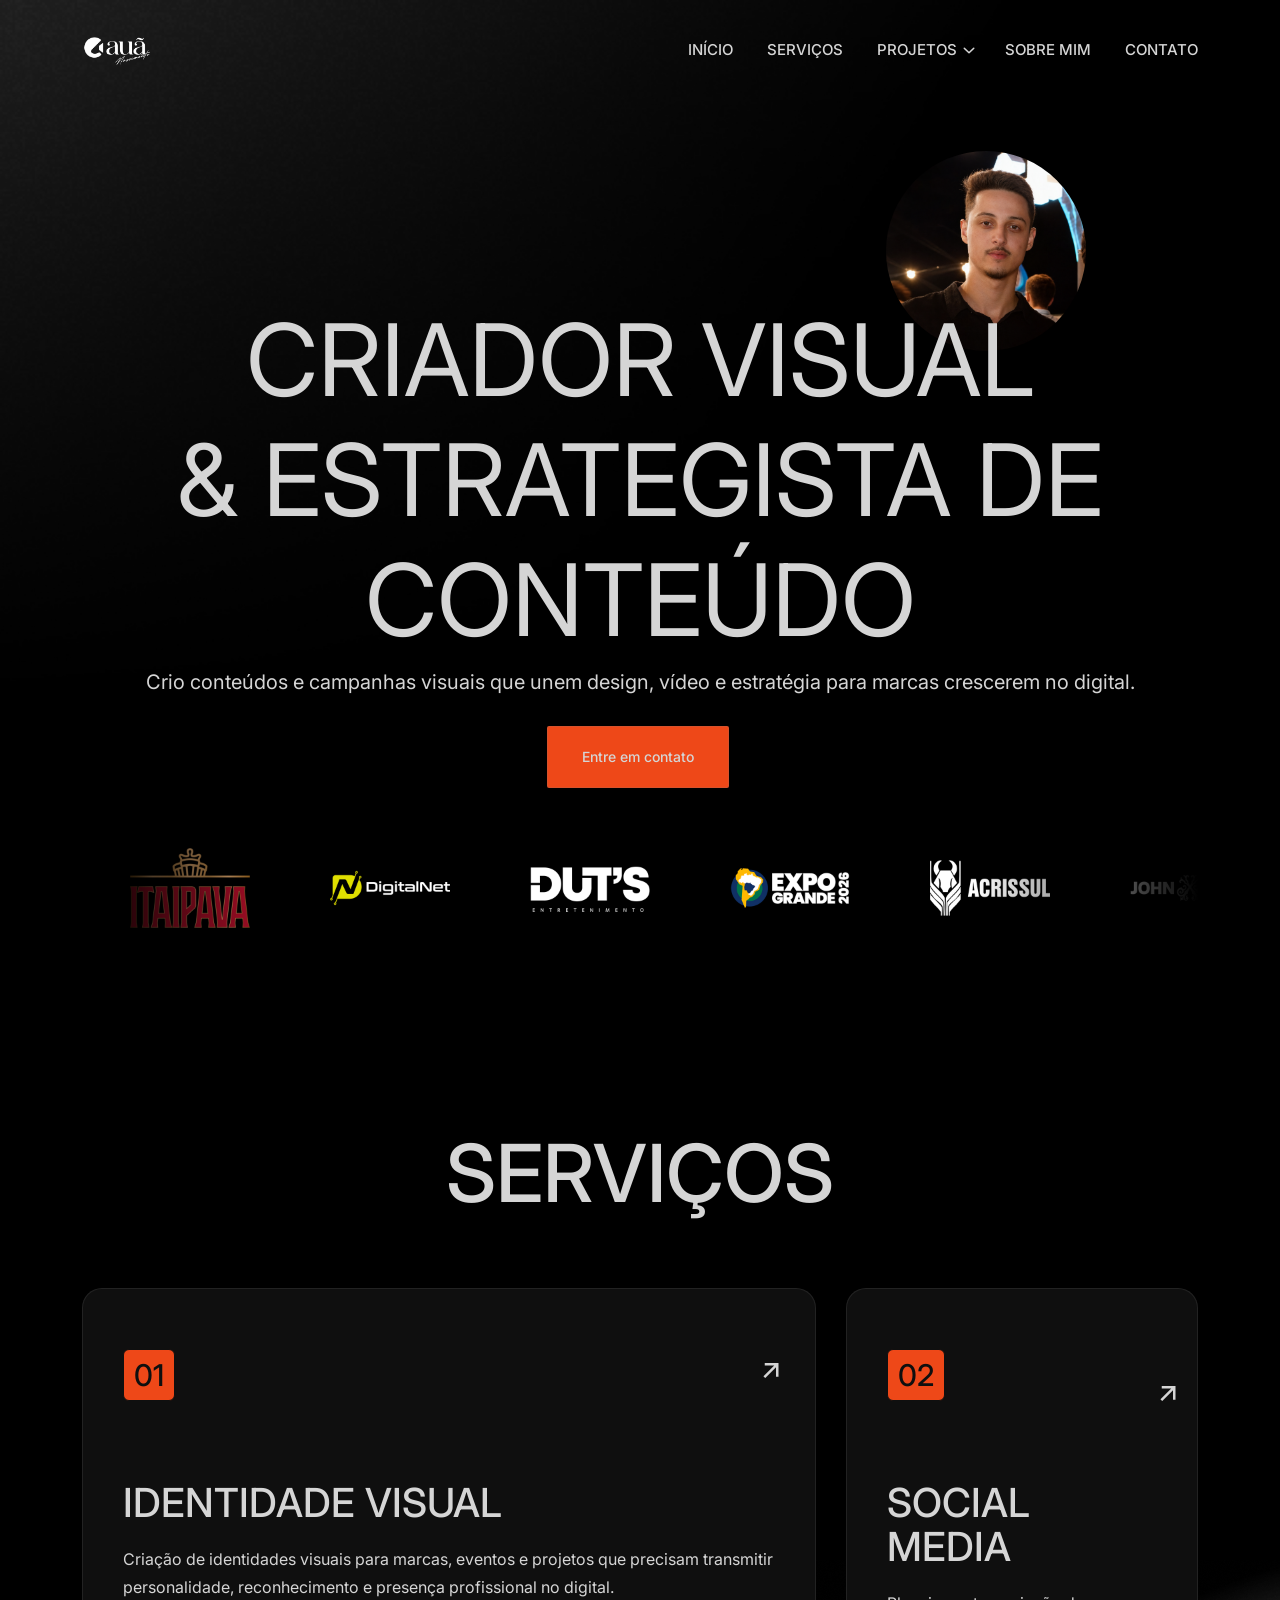
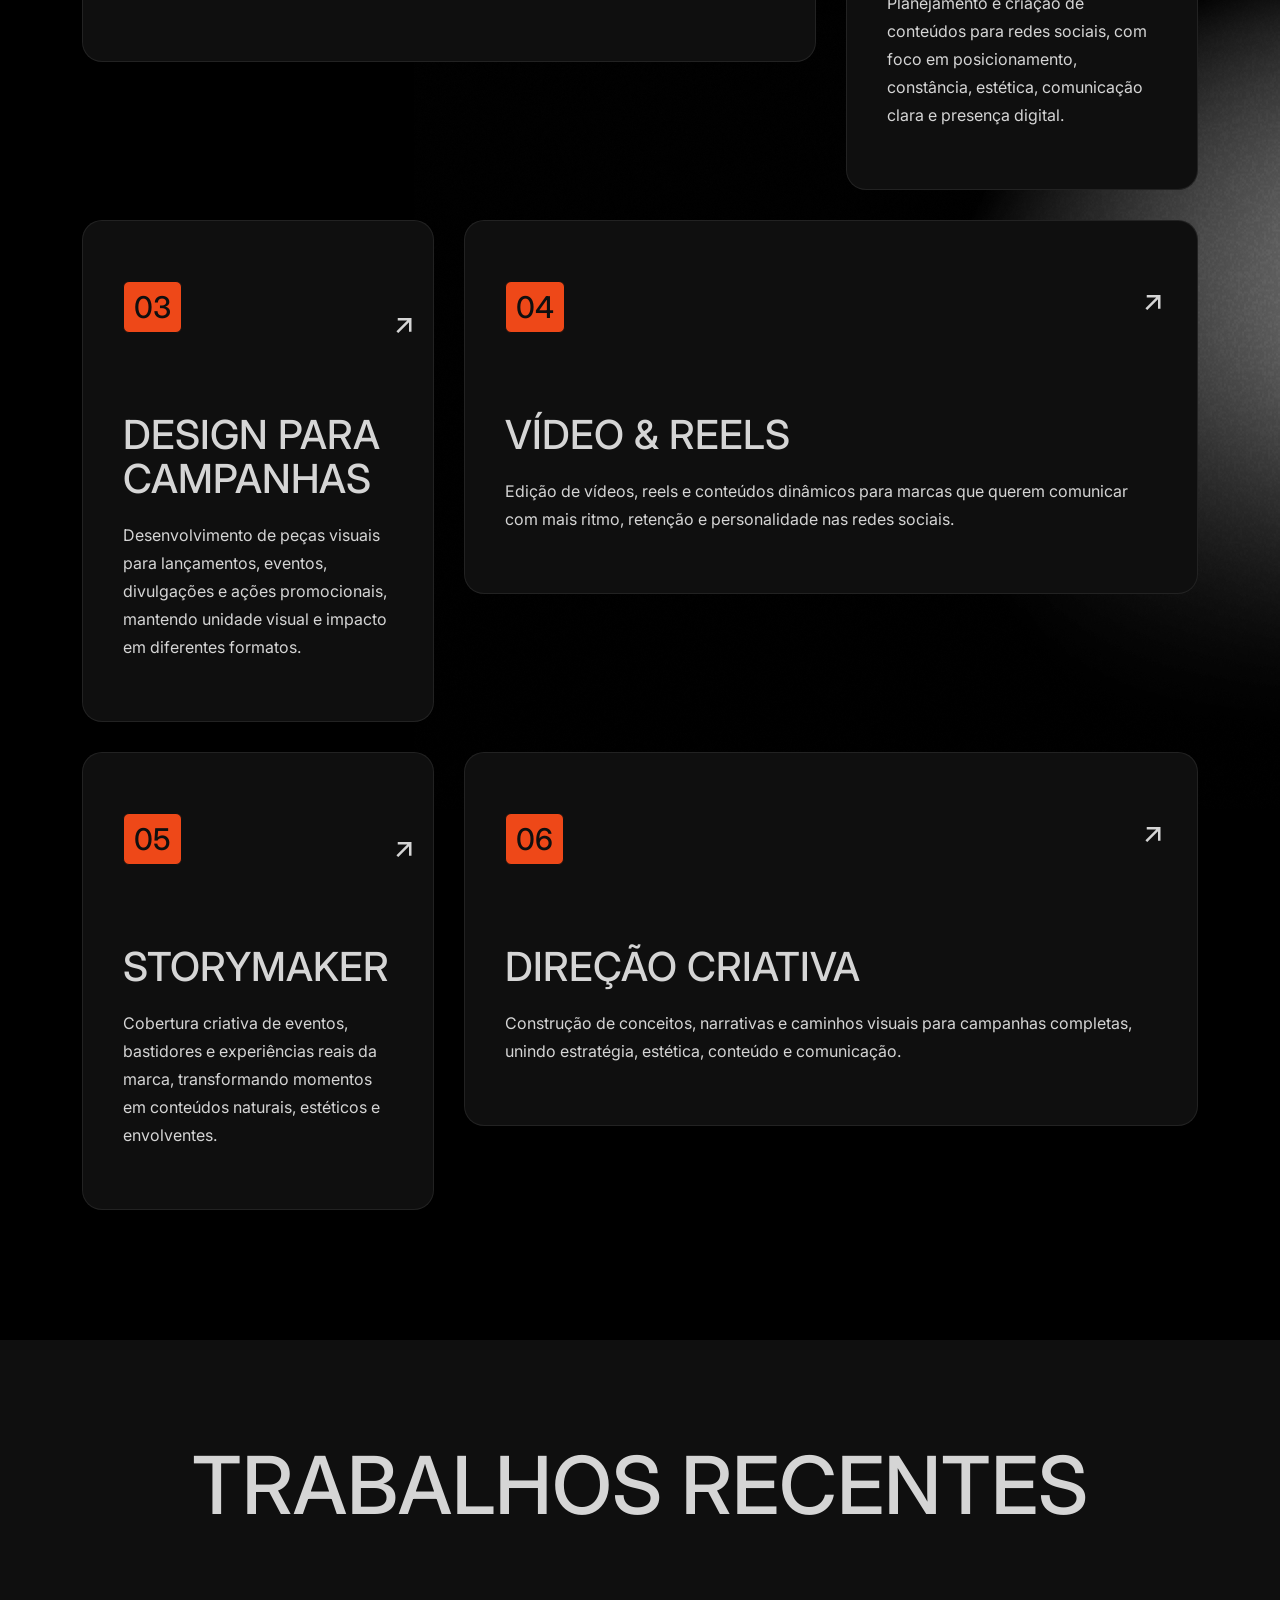
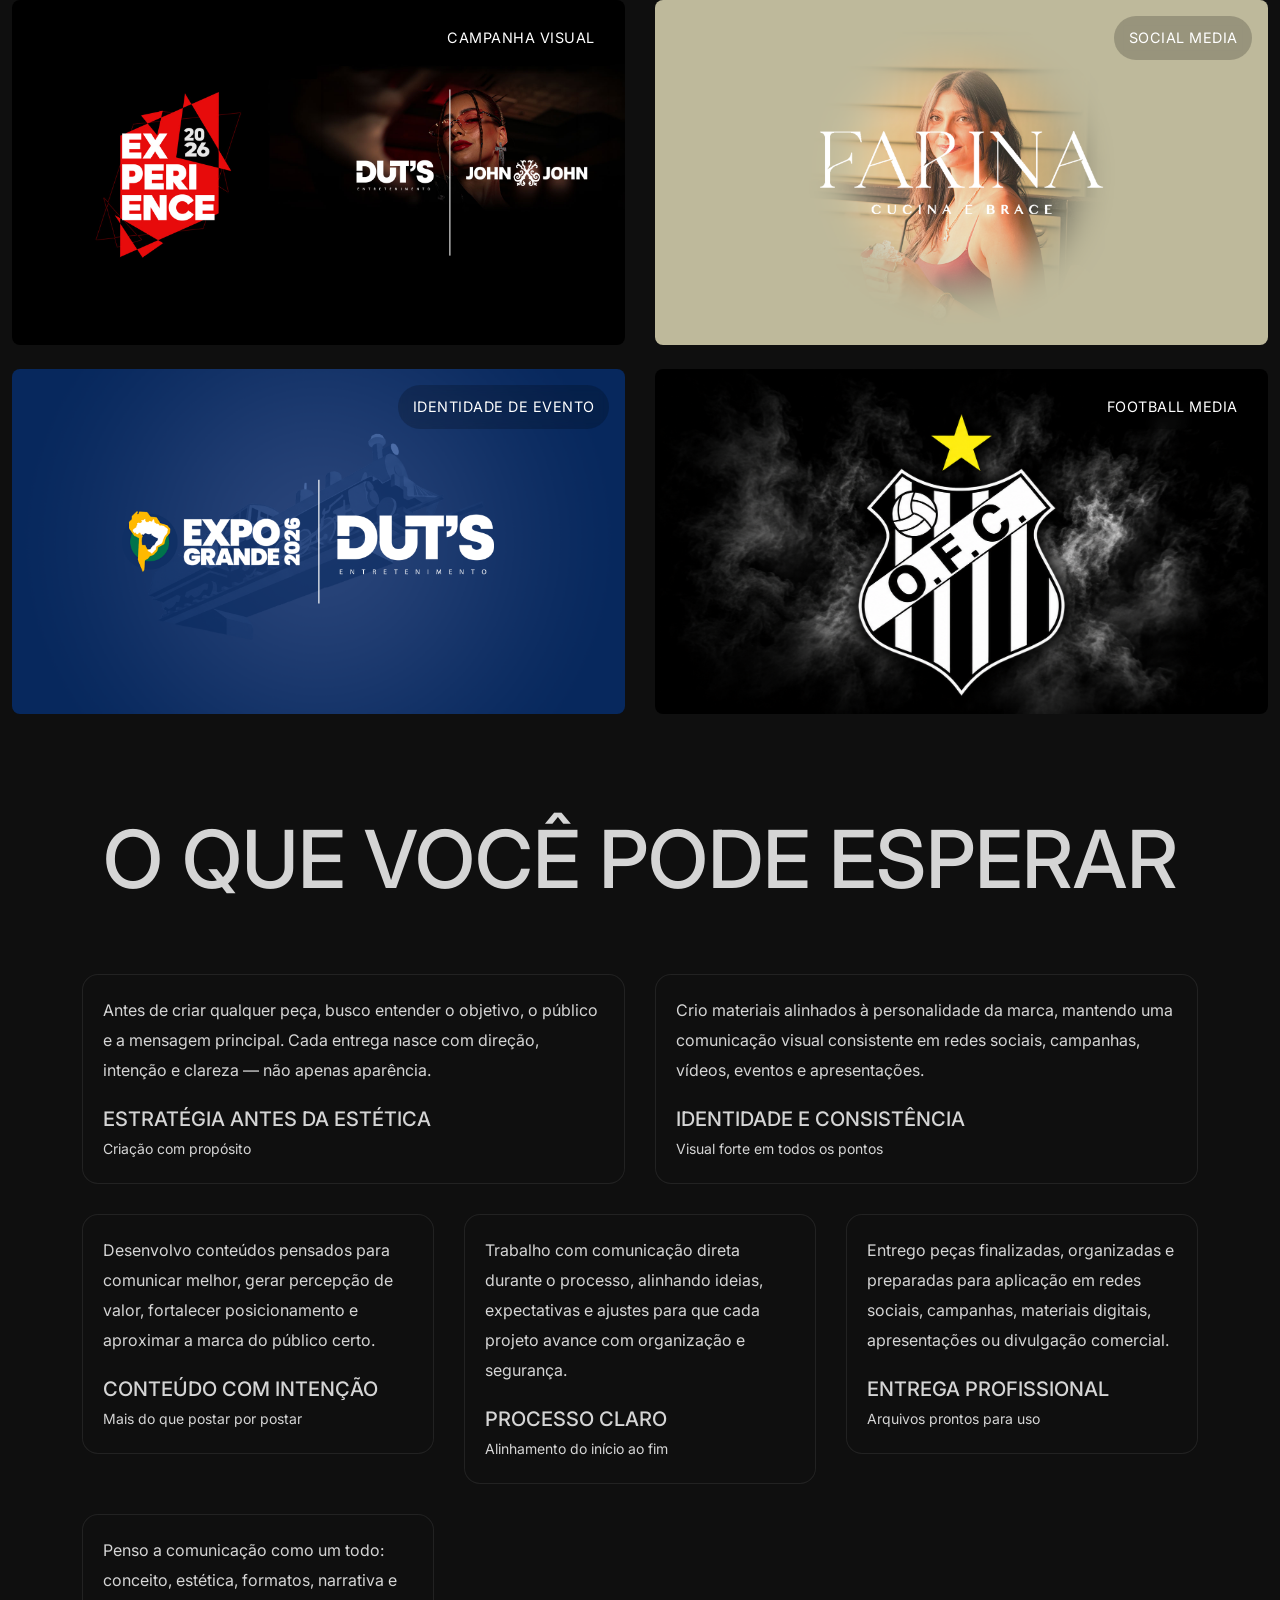
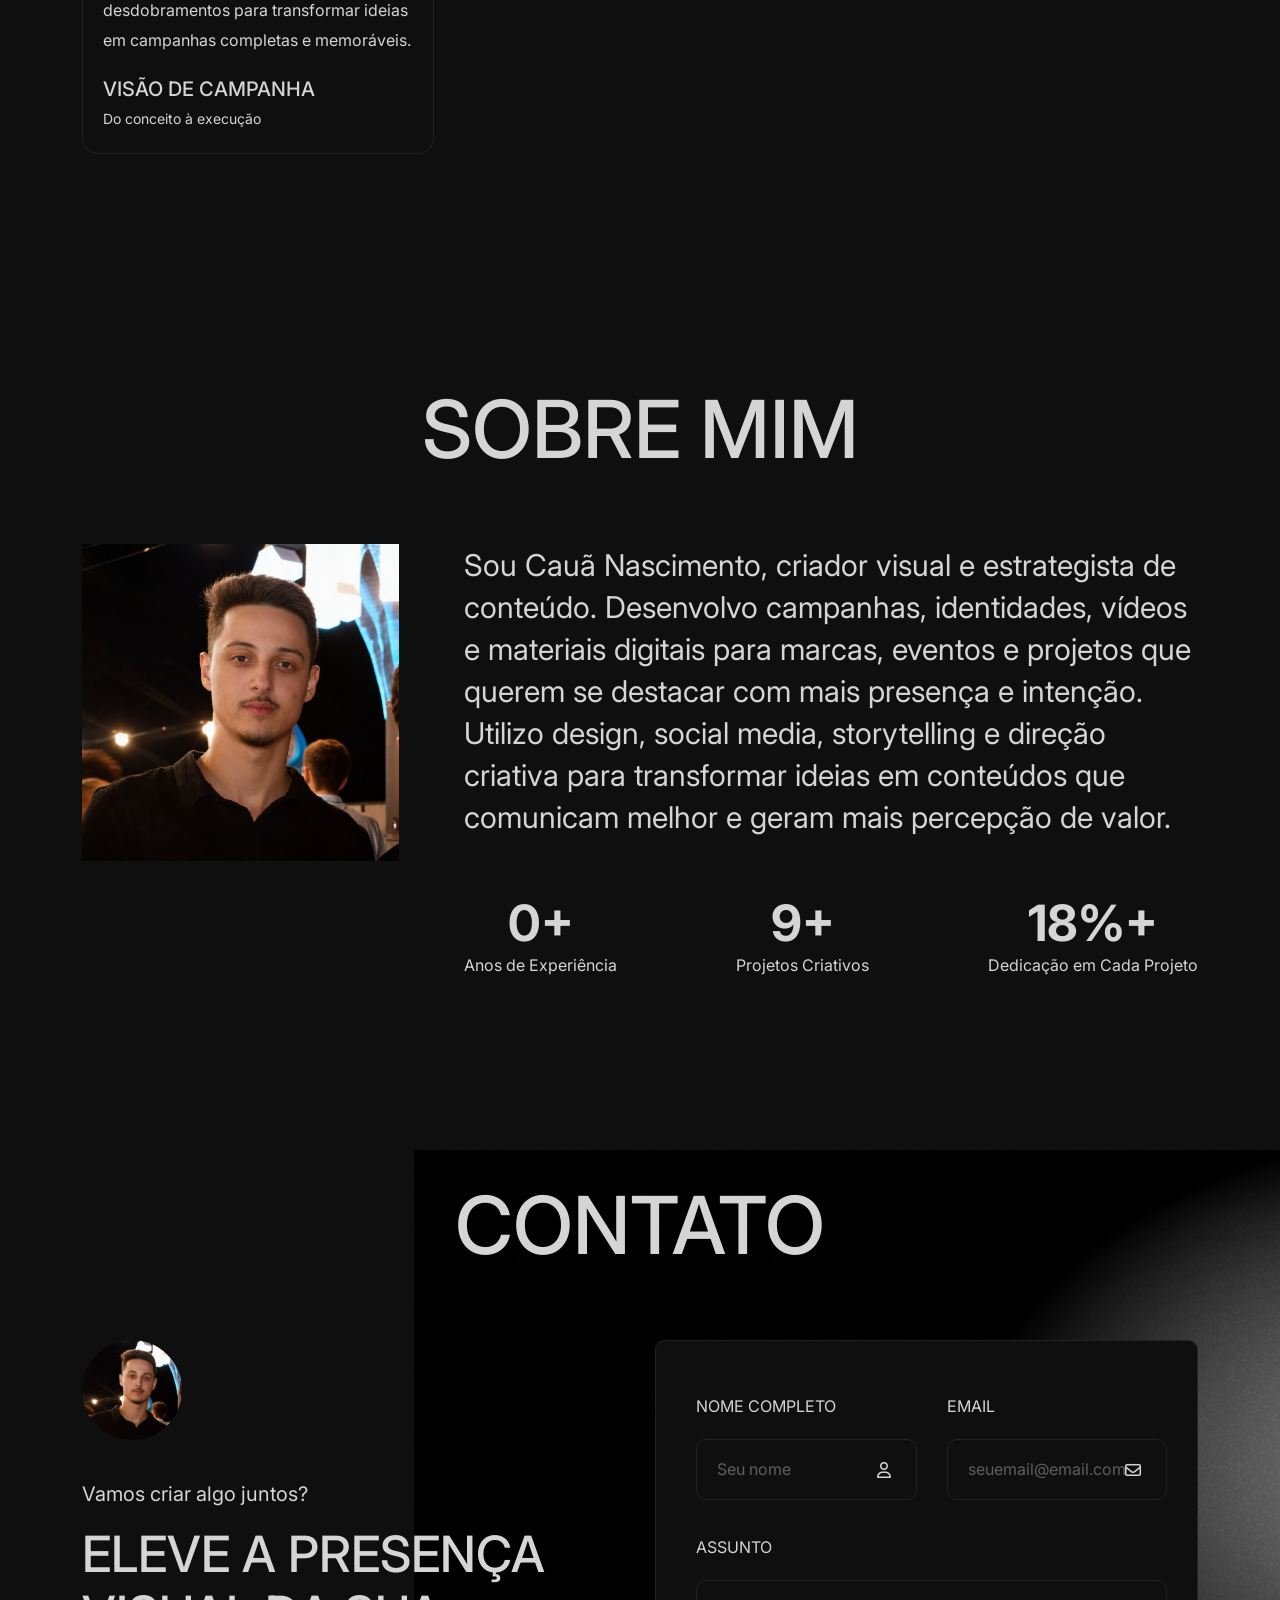
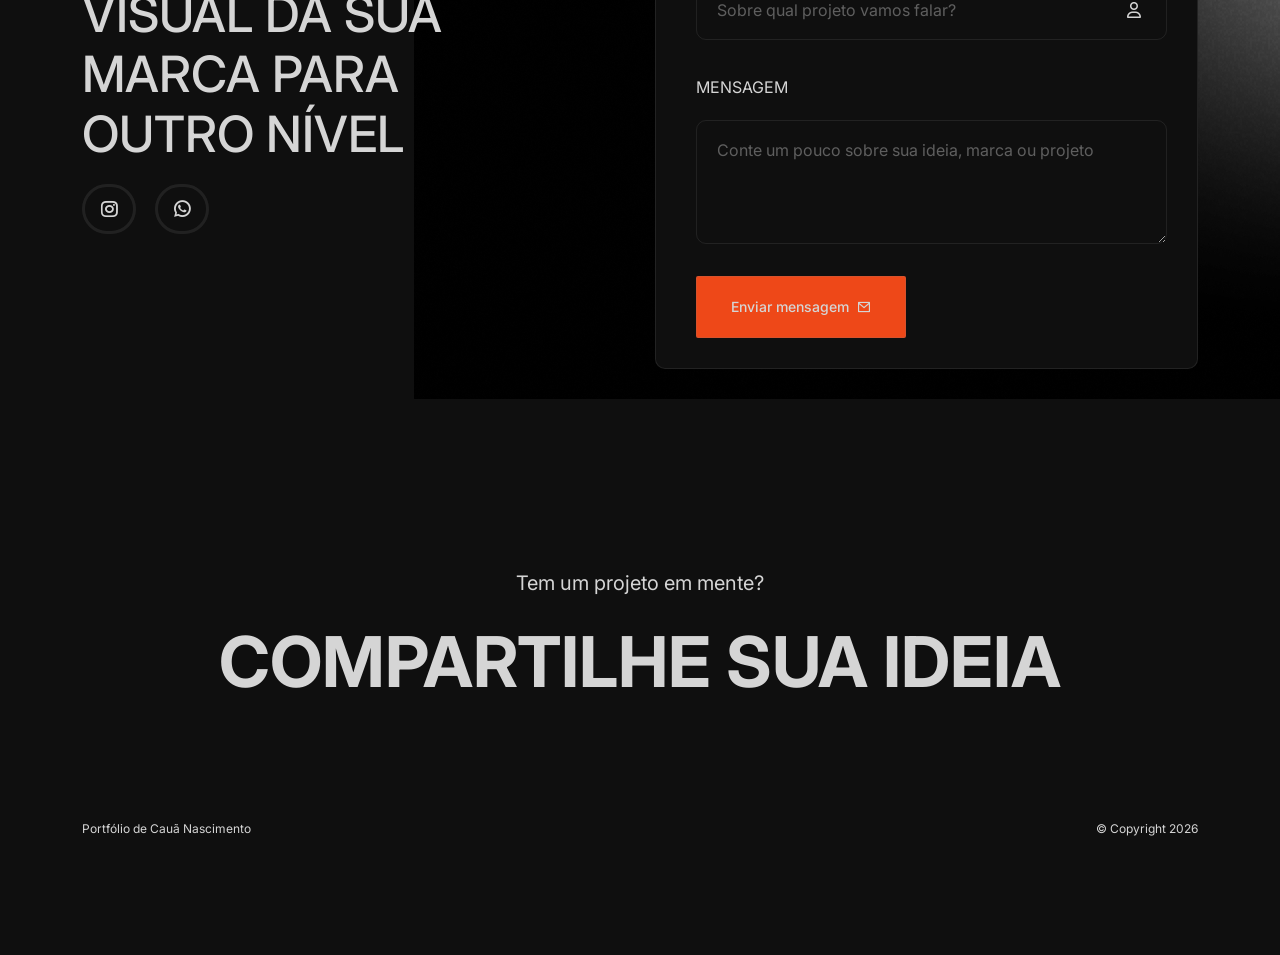
==== commit 2d0fabfc: "Corrige formulario do index" ====
--- a/index.html
+++ b/index.html
@@ -589,7 +589,7 @@
                 <!-- START CONTACT FORM DESIGN AREA -->
                 <div class="col-lg-6">
                     <div class="contact-form contact-form-area wow fadeInUp delay-0-4s">
-                        <form id="contactForm" class="contact-form" action="#" method="post">
+                        <form id="contactForm" class="contact-form" action="#" method="post" novalidate>
                             <div class="row">
 
                                 <div class="col-md-6">
@@ -637,8 +637,8 @@
                                 </div>
 
                                 <div class="col-md-12 text-center">
-                                    <p class="input-success">Recebi sua mensagem! Em breve entrarei em contato.</p>
-                                    <p class="input-error">Desculpe, sua mensagem não pôde ser enviada. Tente novamente.</p>
+                                    <p class="input-success">Sua mensagem foi preparada no WhatsApp. Confira e envie por lá.</p>
+                                    <p class="input-error">Revise os campos obrigatórios e tente novamente.</p>
                                 </div>
 
                             </div>
@@ -698,6 +698,7 @@
     <script src="assets/js/wow.min.js"></script>
     <!-- SCRIPT JS-->
     <script src="assets/js/script.js?v=20260519-2"></script>
+    <script src="assets/js/contact-form-script.js?v=20260519-2"></script>
 </body>
 
 </html>
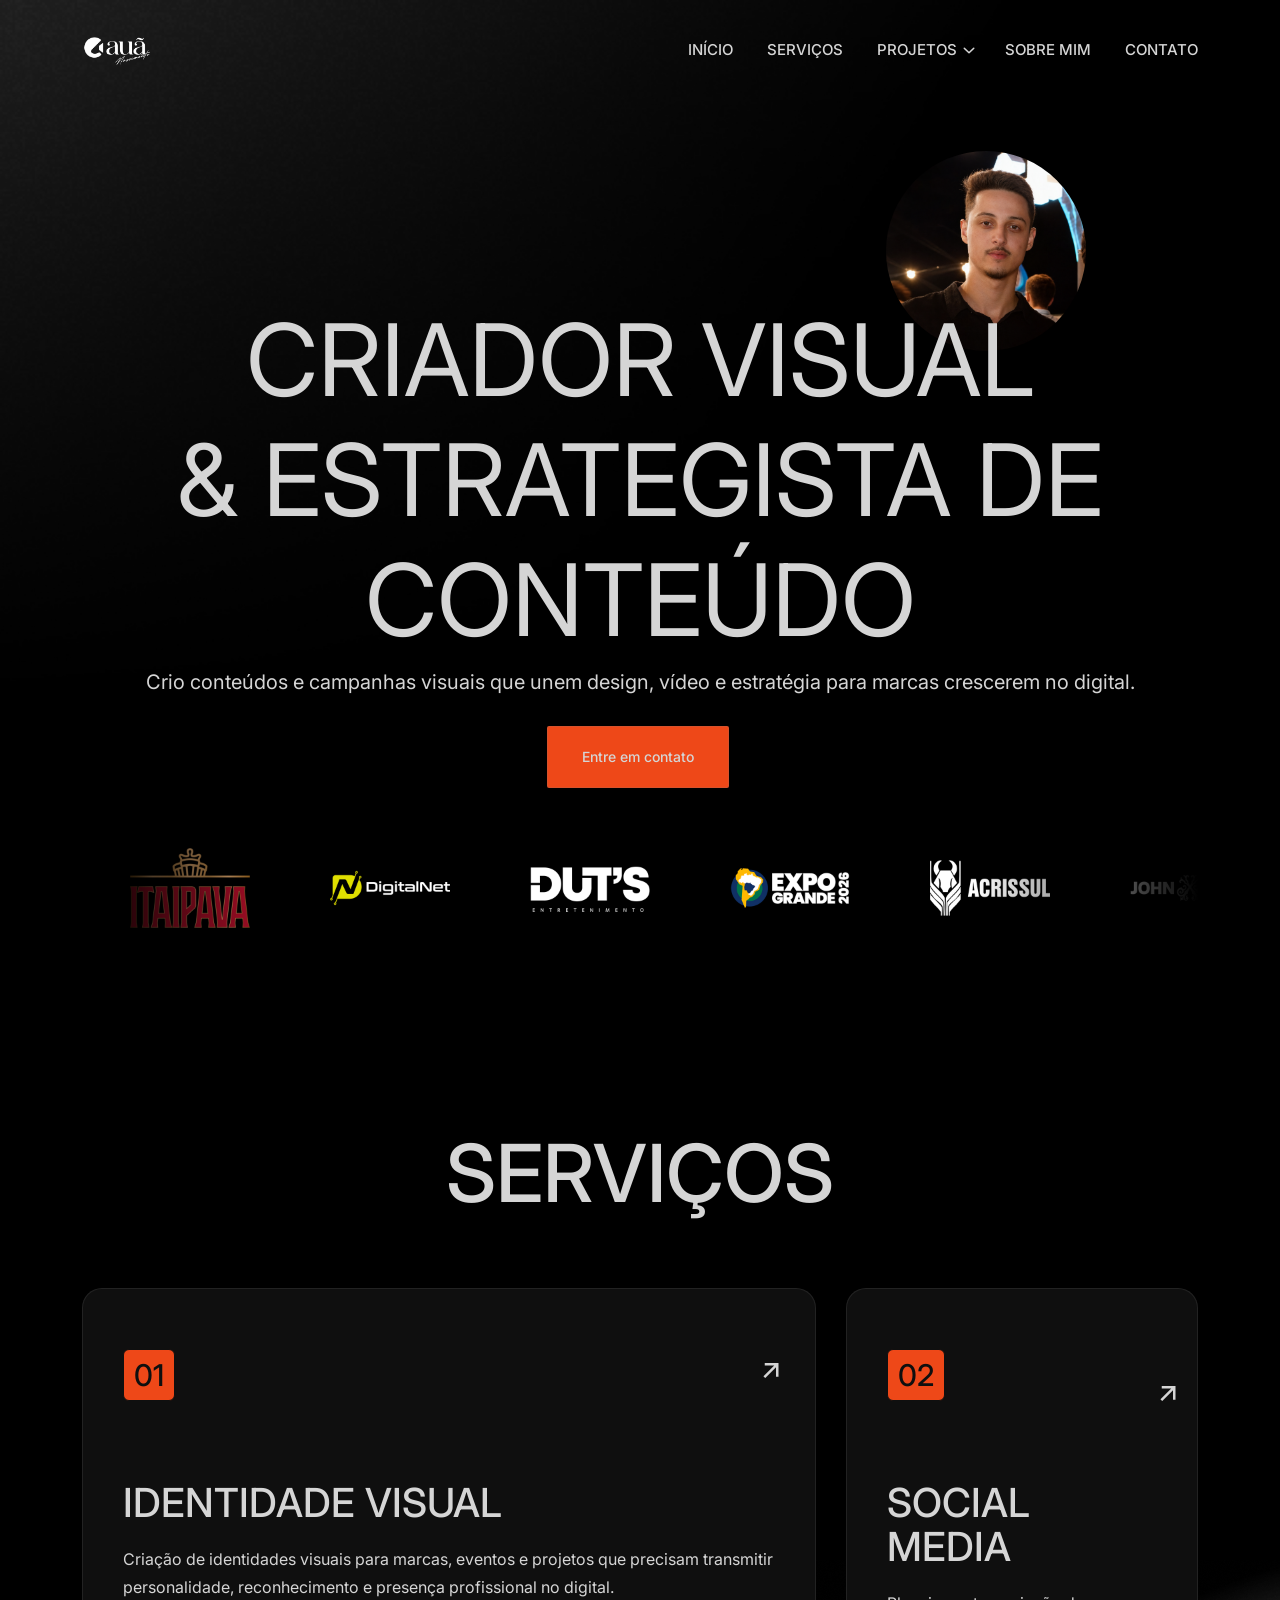
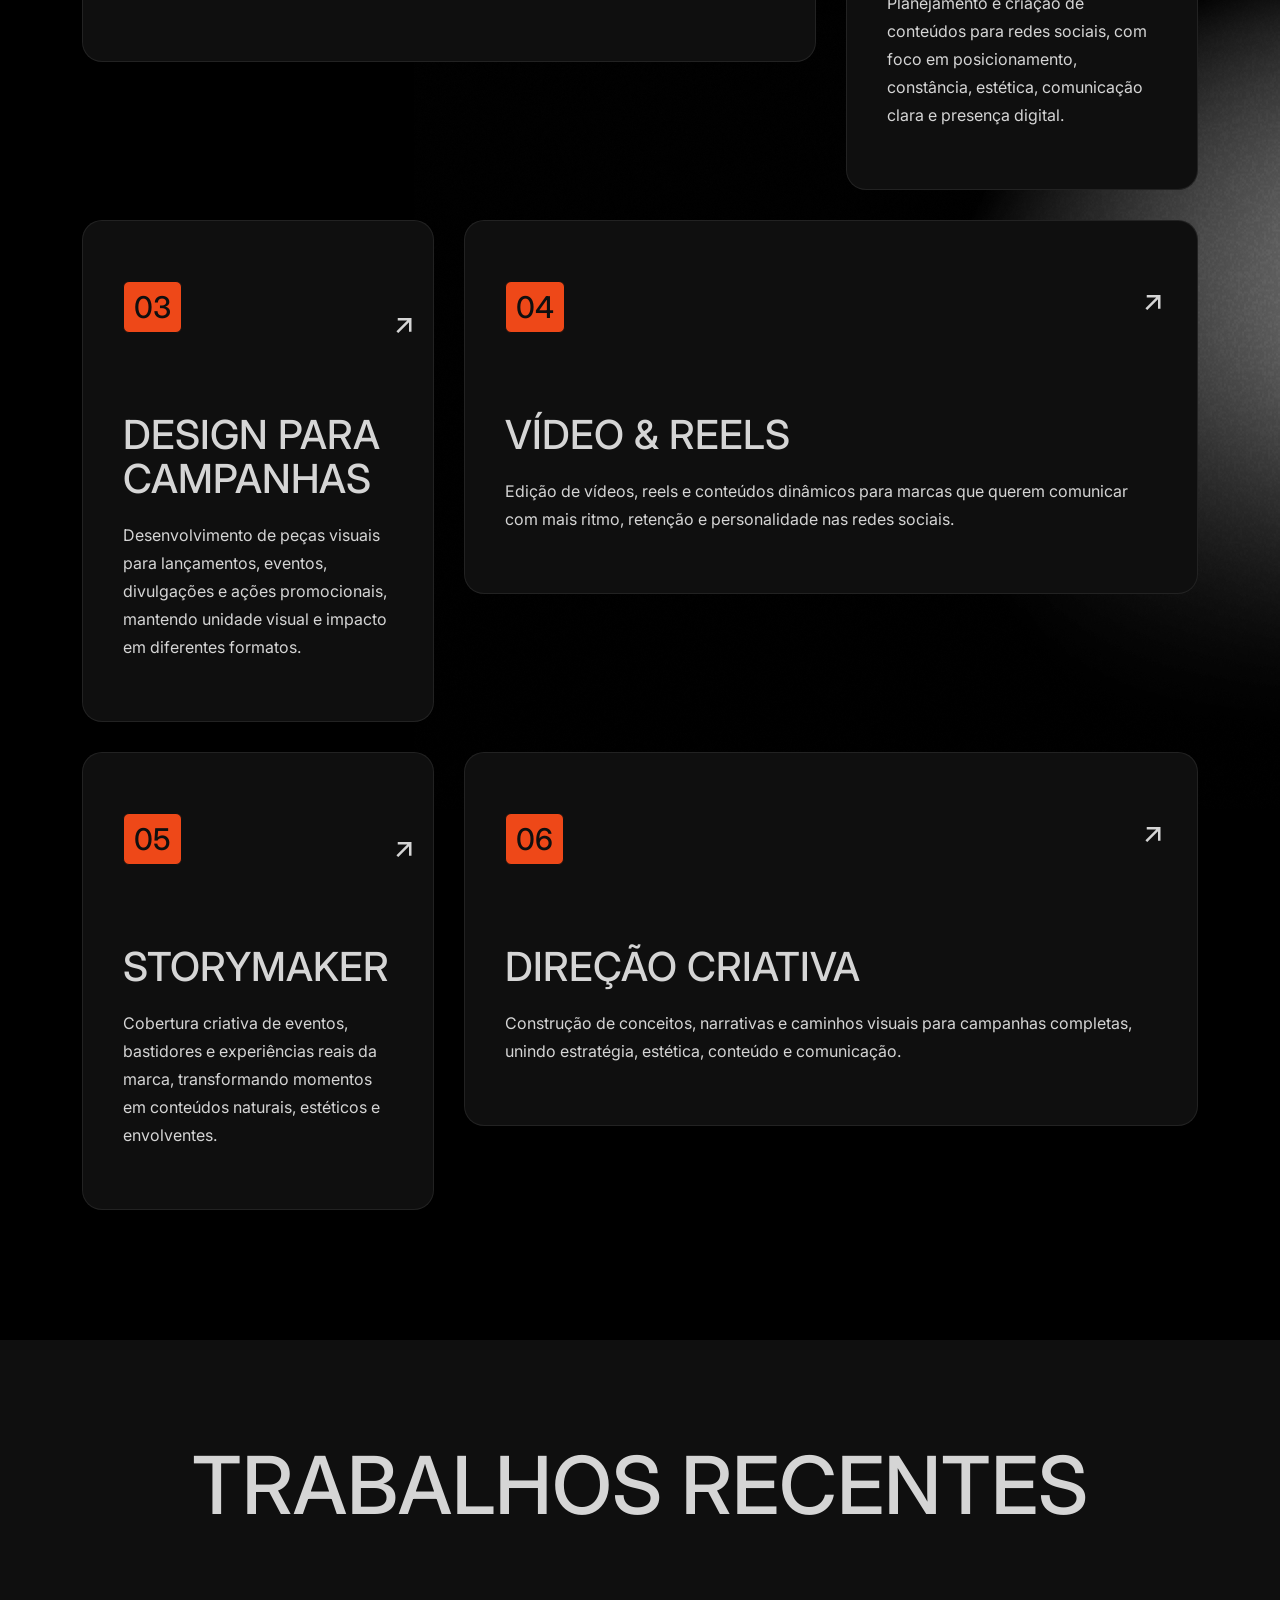
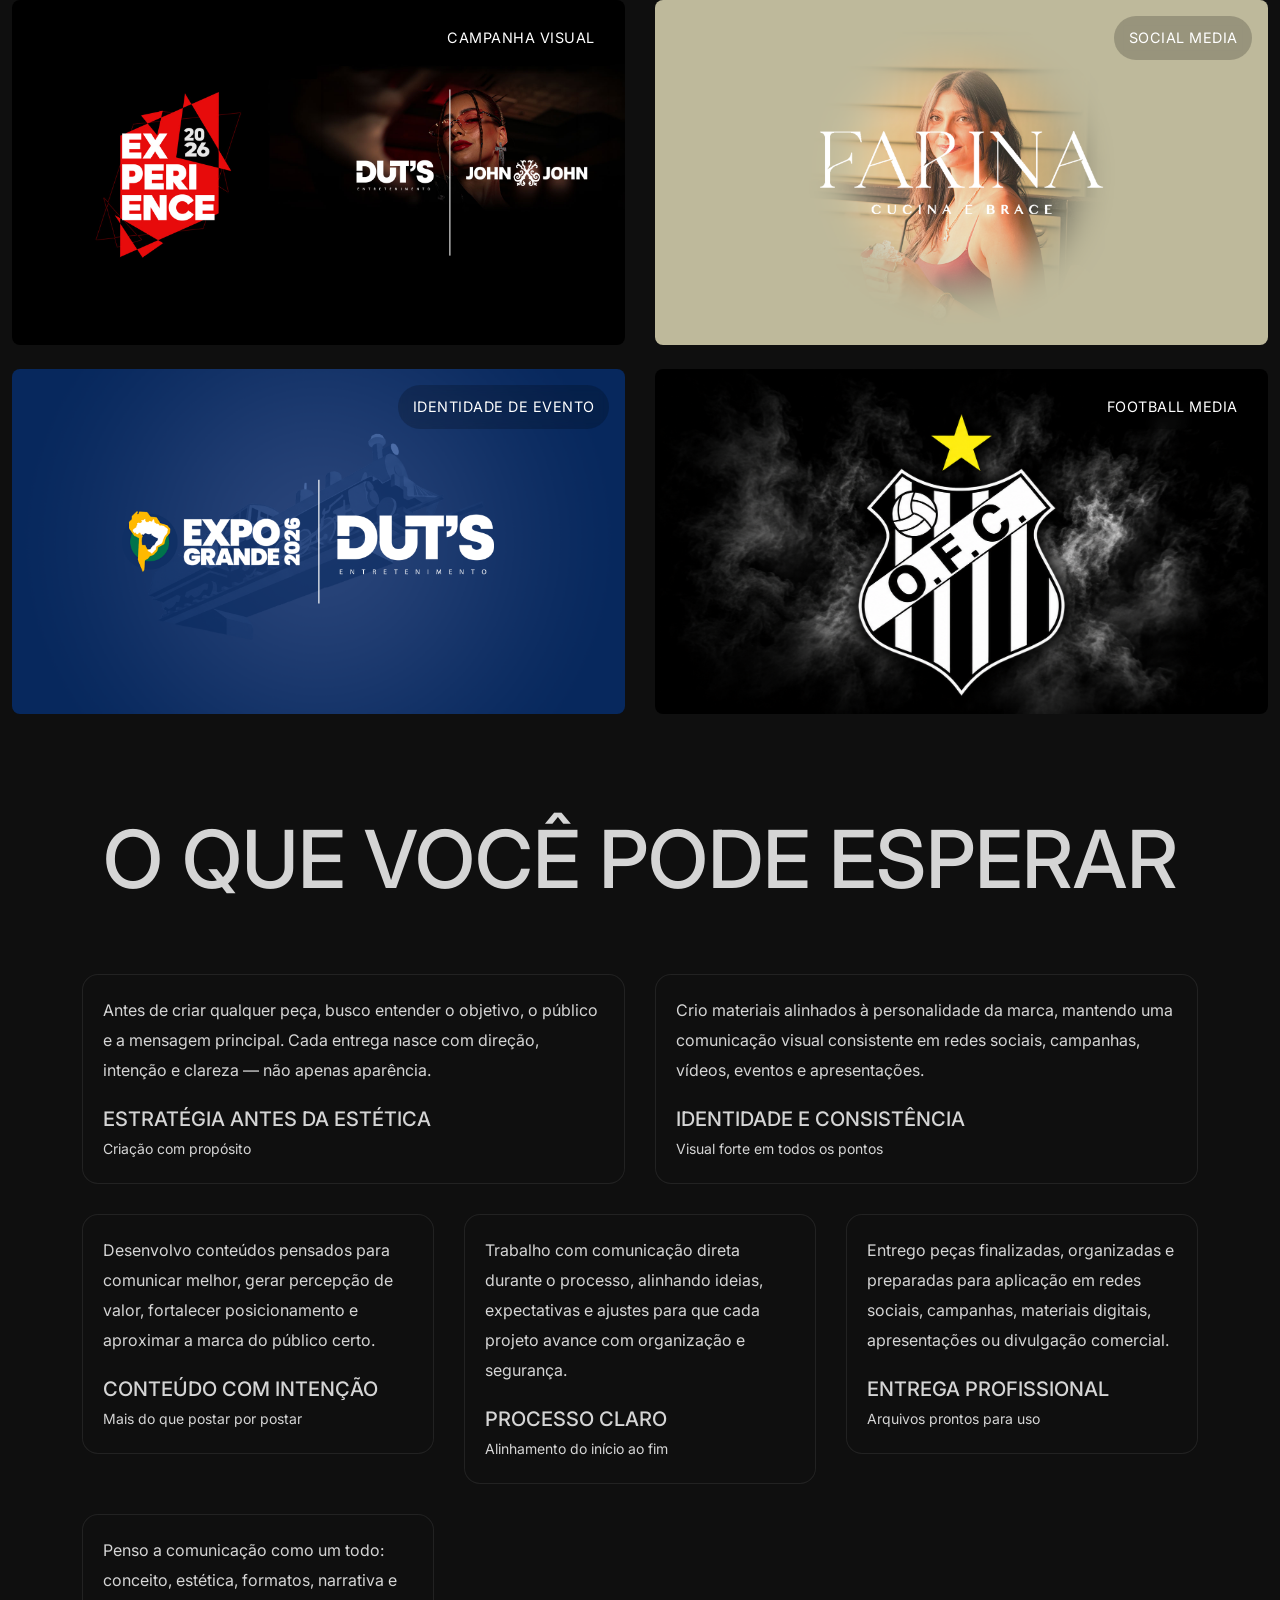
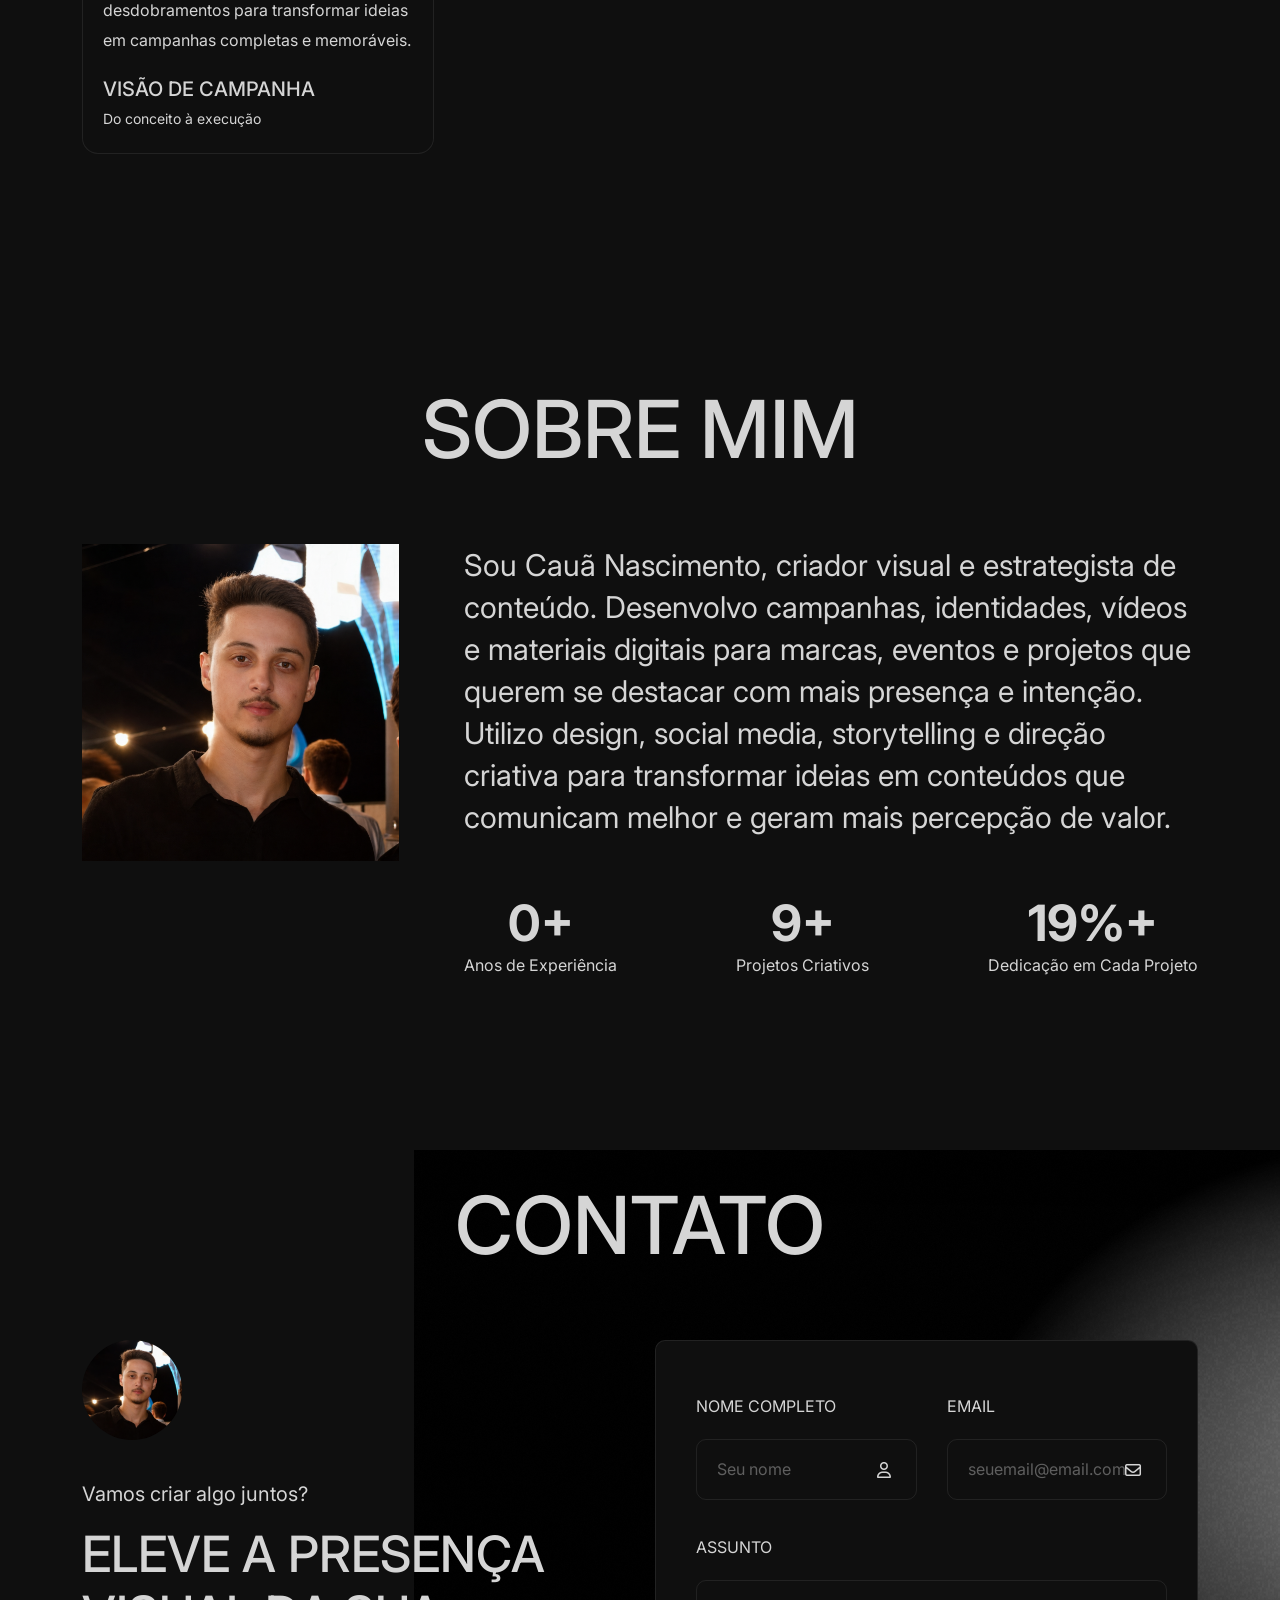
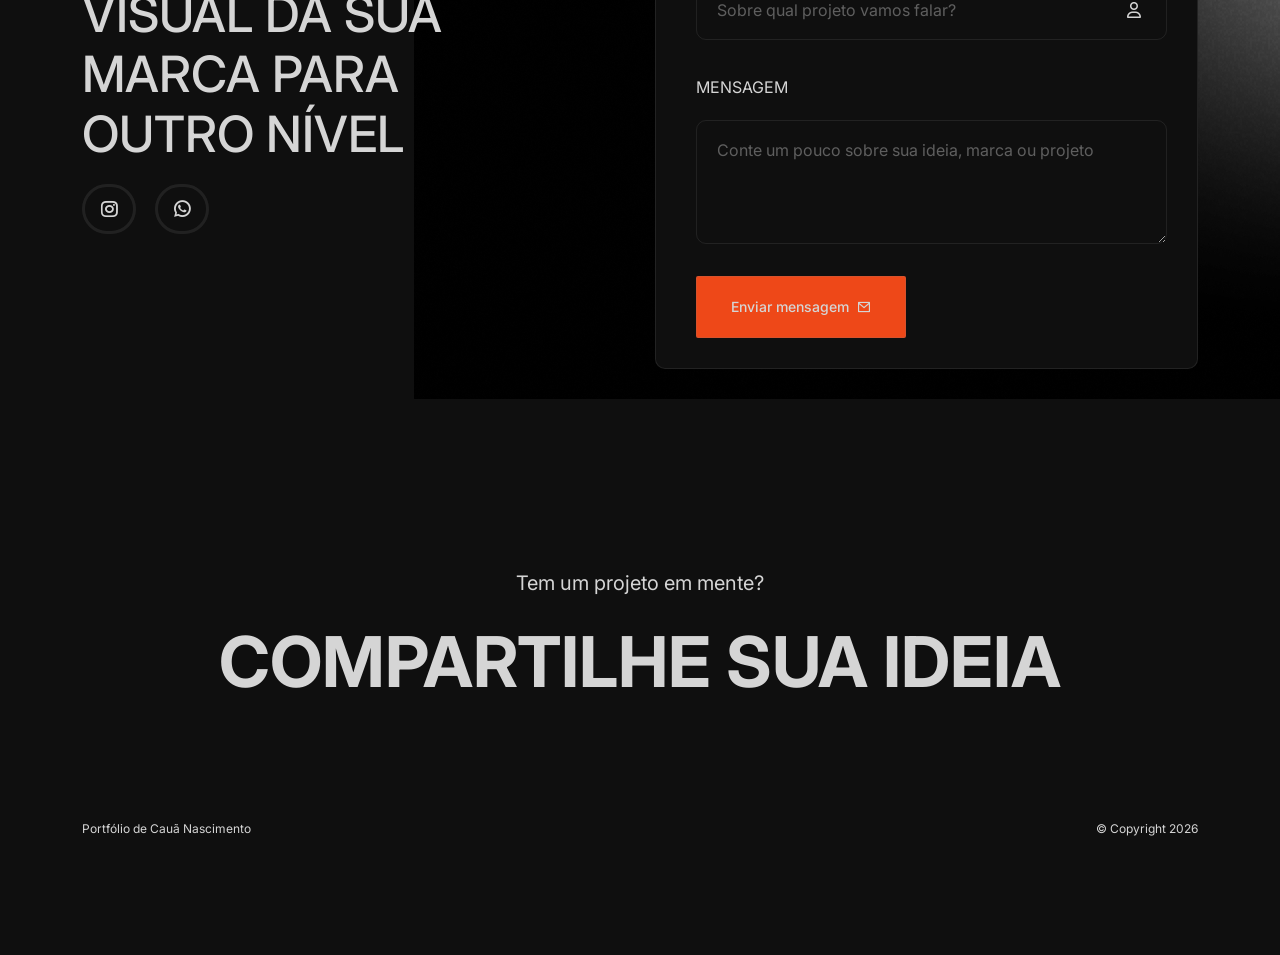
==== commit 0e109d4b: "Ajusta hero mobile e espacos" ====
--- a/index.html
+++ b/index.html
@@ -37,7 +37,7 @@
     <!-- MAIN STYLE CSS -->
     <link rel="stylesheet" href="assets/css/style.css?v=20260519-2" />
     <!-- RESPONSIVE CSS -->
-    <link rel="stylesheet" href="assets/css/responsive.css">
+    <link rel="stylesheet" href="assets/css/responsive.css?v=20260522-2">
     <!-- HTML5 shim and Respond.js IE8 support of HTML5 elements and media queries -->
     <!-- WARNING: Respond.js doesn't work if you view the page via file:// -->
     <!--[if lt IE 9]>
--- a/assets/css/responsive.css
+++ b/assets/css/responsive.css
@@ -240,7 +240,11 @@
         font-size: 60px;
     }
     .hero-content img {
-        width: 160px;
+        width: 152px;
+        position: static;
+        display: block;
+        margin: 0 auto 22px;
+        z-index: auto;
     }
 
     .scroller__inner img {
@@ -259,7 +263,11 @@
 @media only screen and (max-width: 767px) {
 
     .hero-content img {
-        width: 160px;
+        width: 152px;
+        position: static;
+        display: block;
+        margin: 0 auto 22px;
+        z-index: auto;
     }
 
     .scroller__inner img {
@@ -382,7 +390,16 @@
     }
 
     .main-hero-area {
-        padding-top: 280px;
+        padding-top: 115px;
+        padding-bottom: 35px;
+    }
+
+    .company-list {
+        margin-top: 32px;
+    }
+
+    .multipage-service-area {
+        padding-top: 45px;
     }
 
 
@@ -472,8 +489,13 @@
     }
 
     .hero-content h2 {
-
-        font-size: 70px;
+        font-size: 40px;
+        line-height: 1.13em;
+        max-width: 340px;
+        margin-left: auto;
+        margin-right: auto;
+        overflow-wrap: normal;
+        word-break: normal;
     }
 
     .hero-image img {
@@ -1491,4 +1513,4 @@
     .main-menu .navbar-collapse li ul li {
         padding: 0 15px;
     }
-}+}
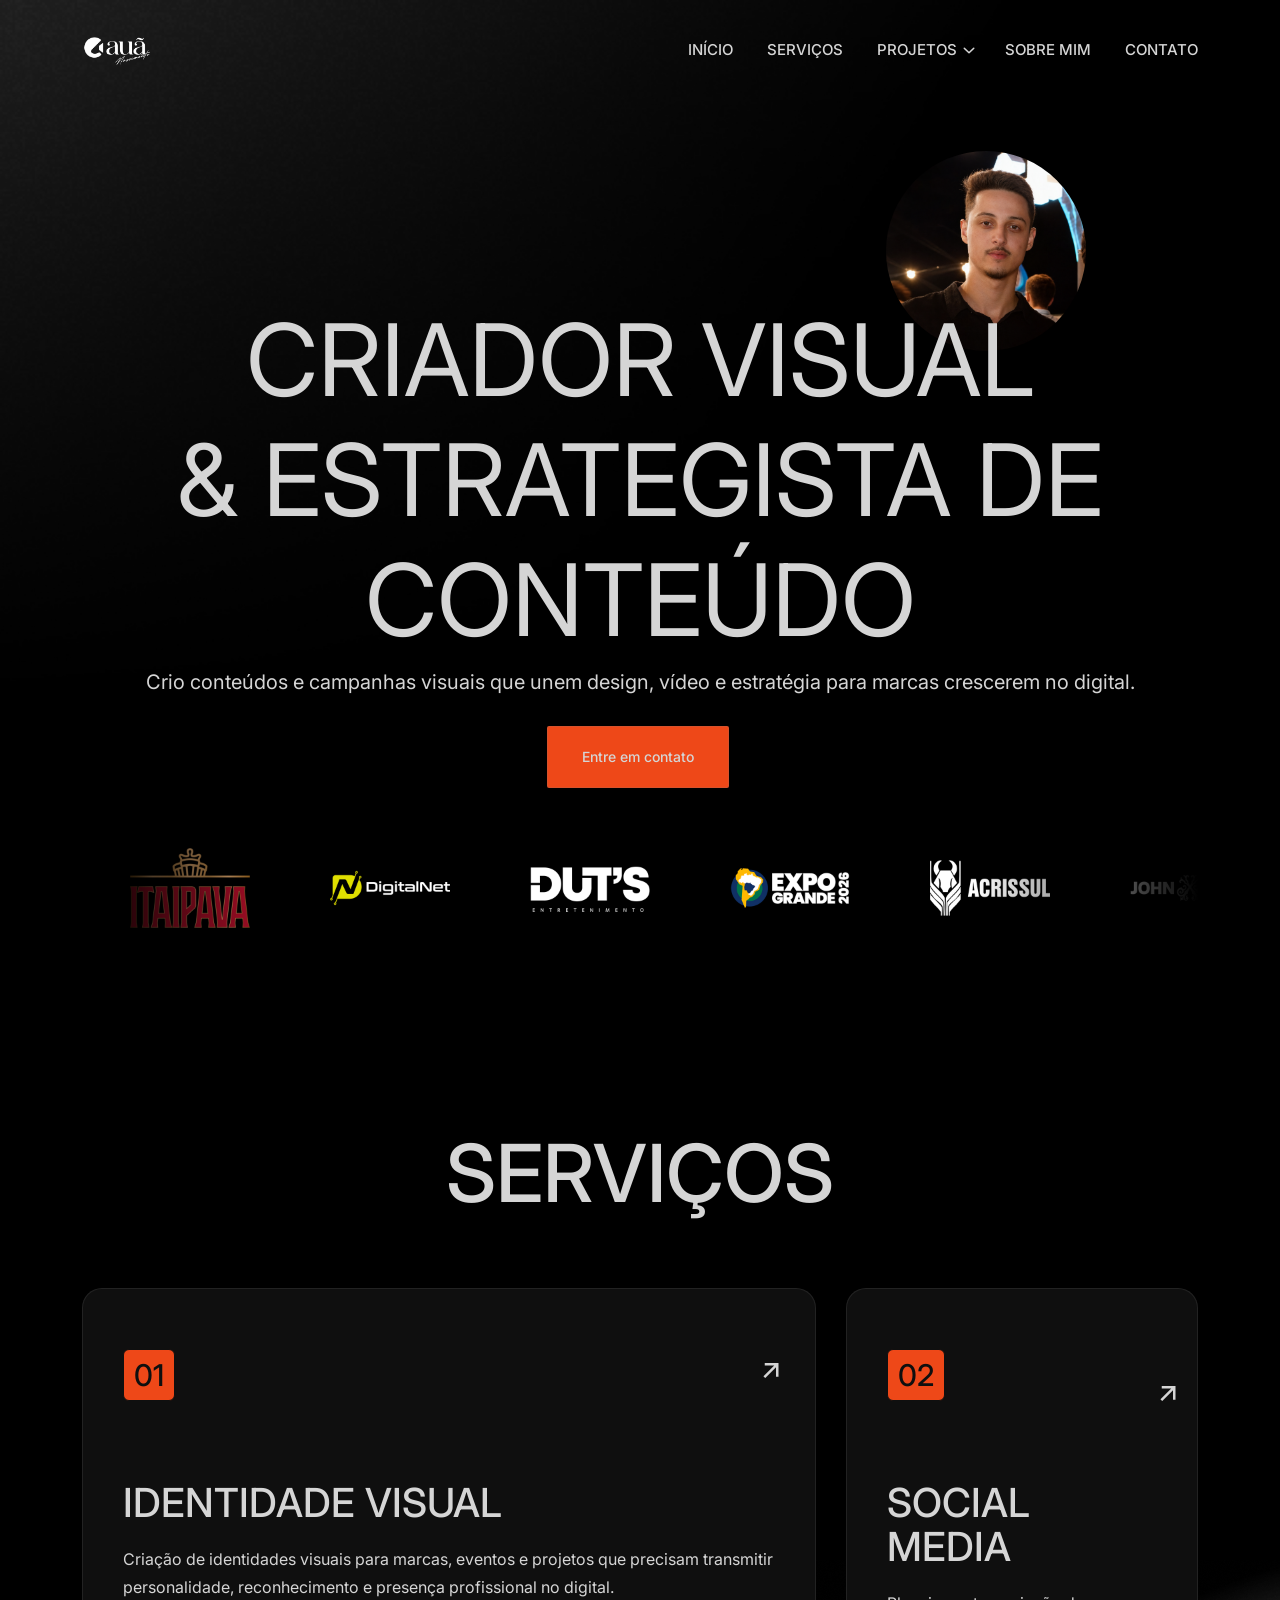
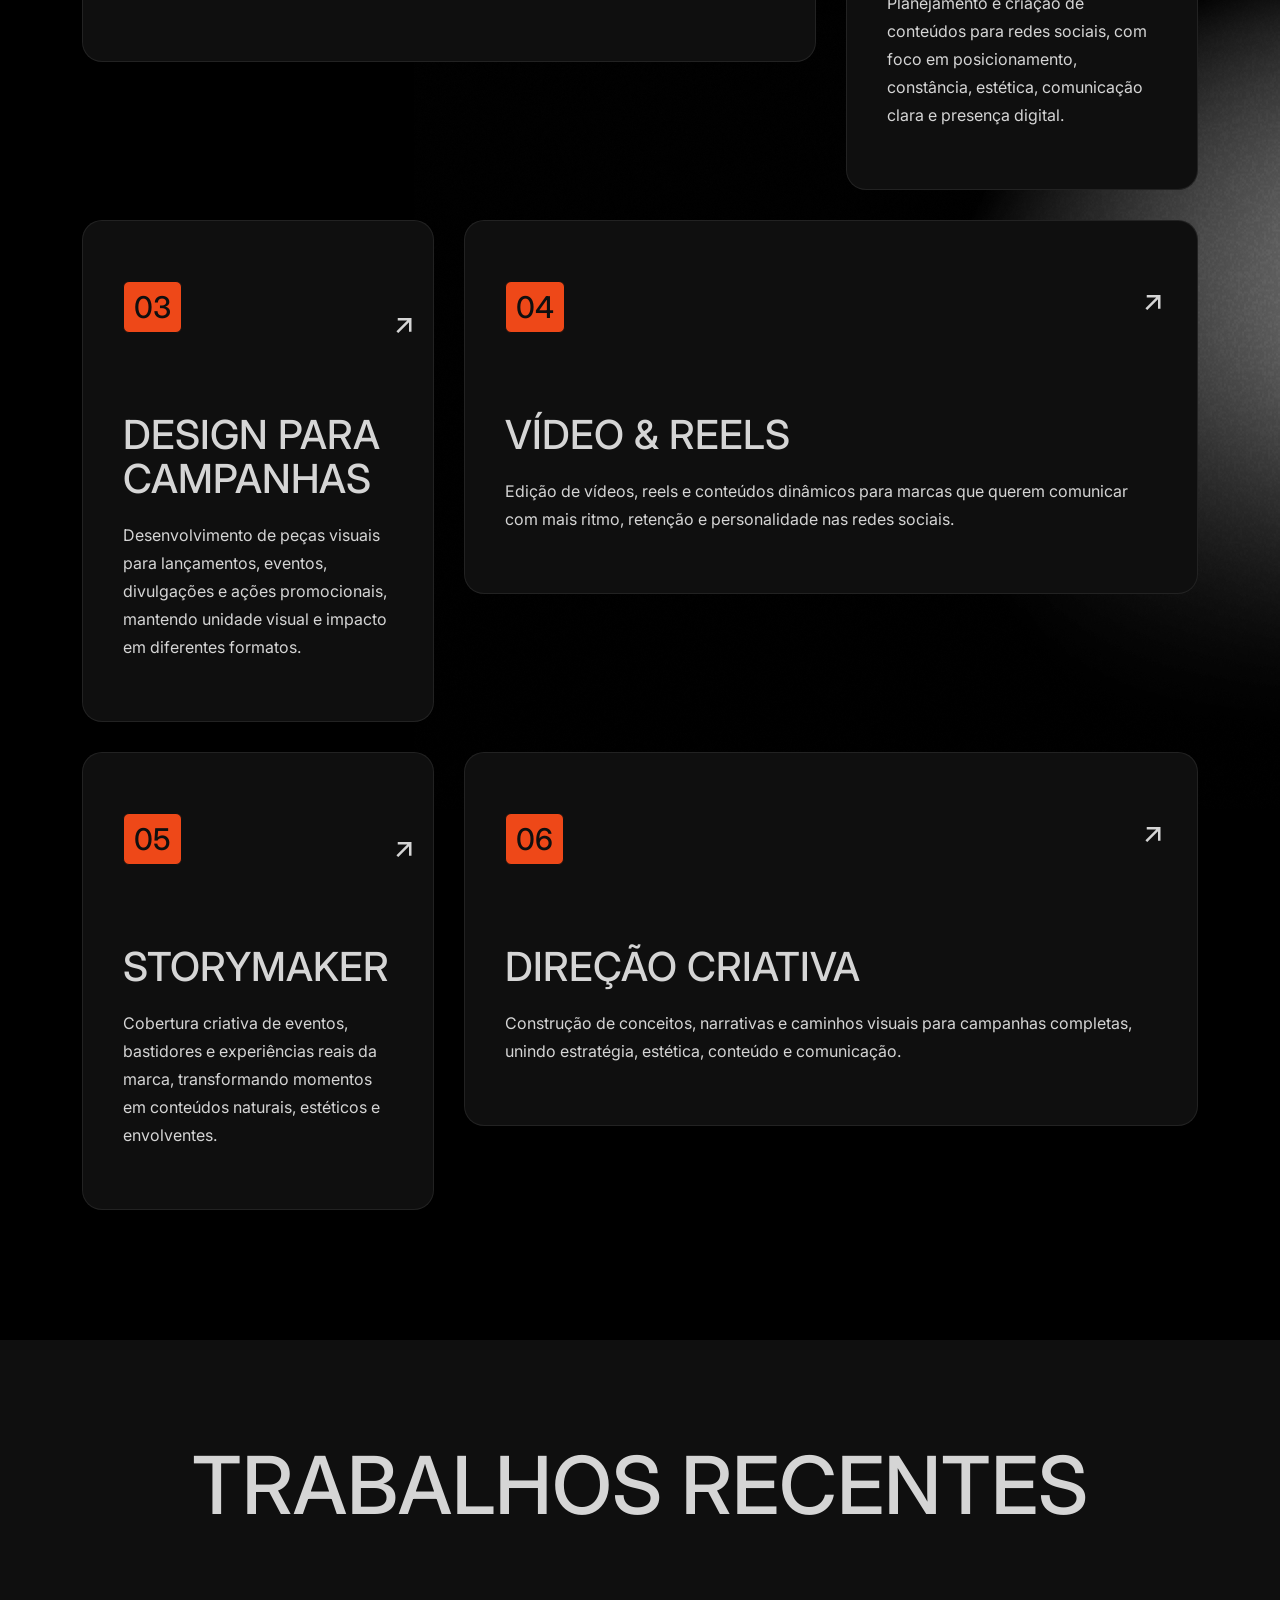
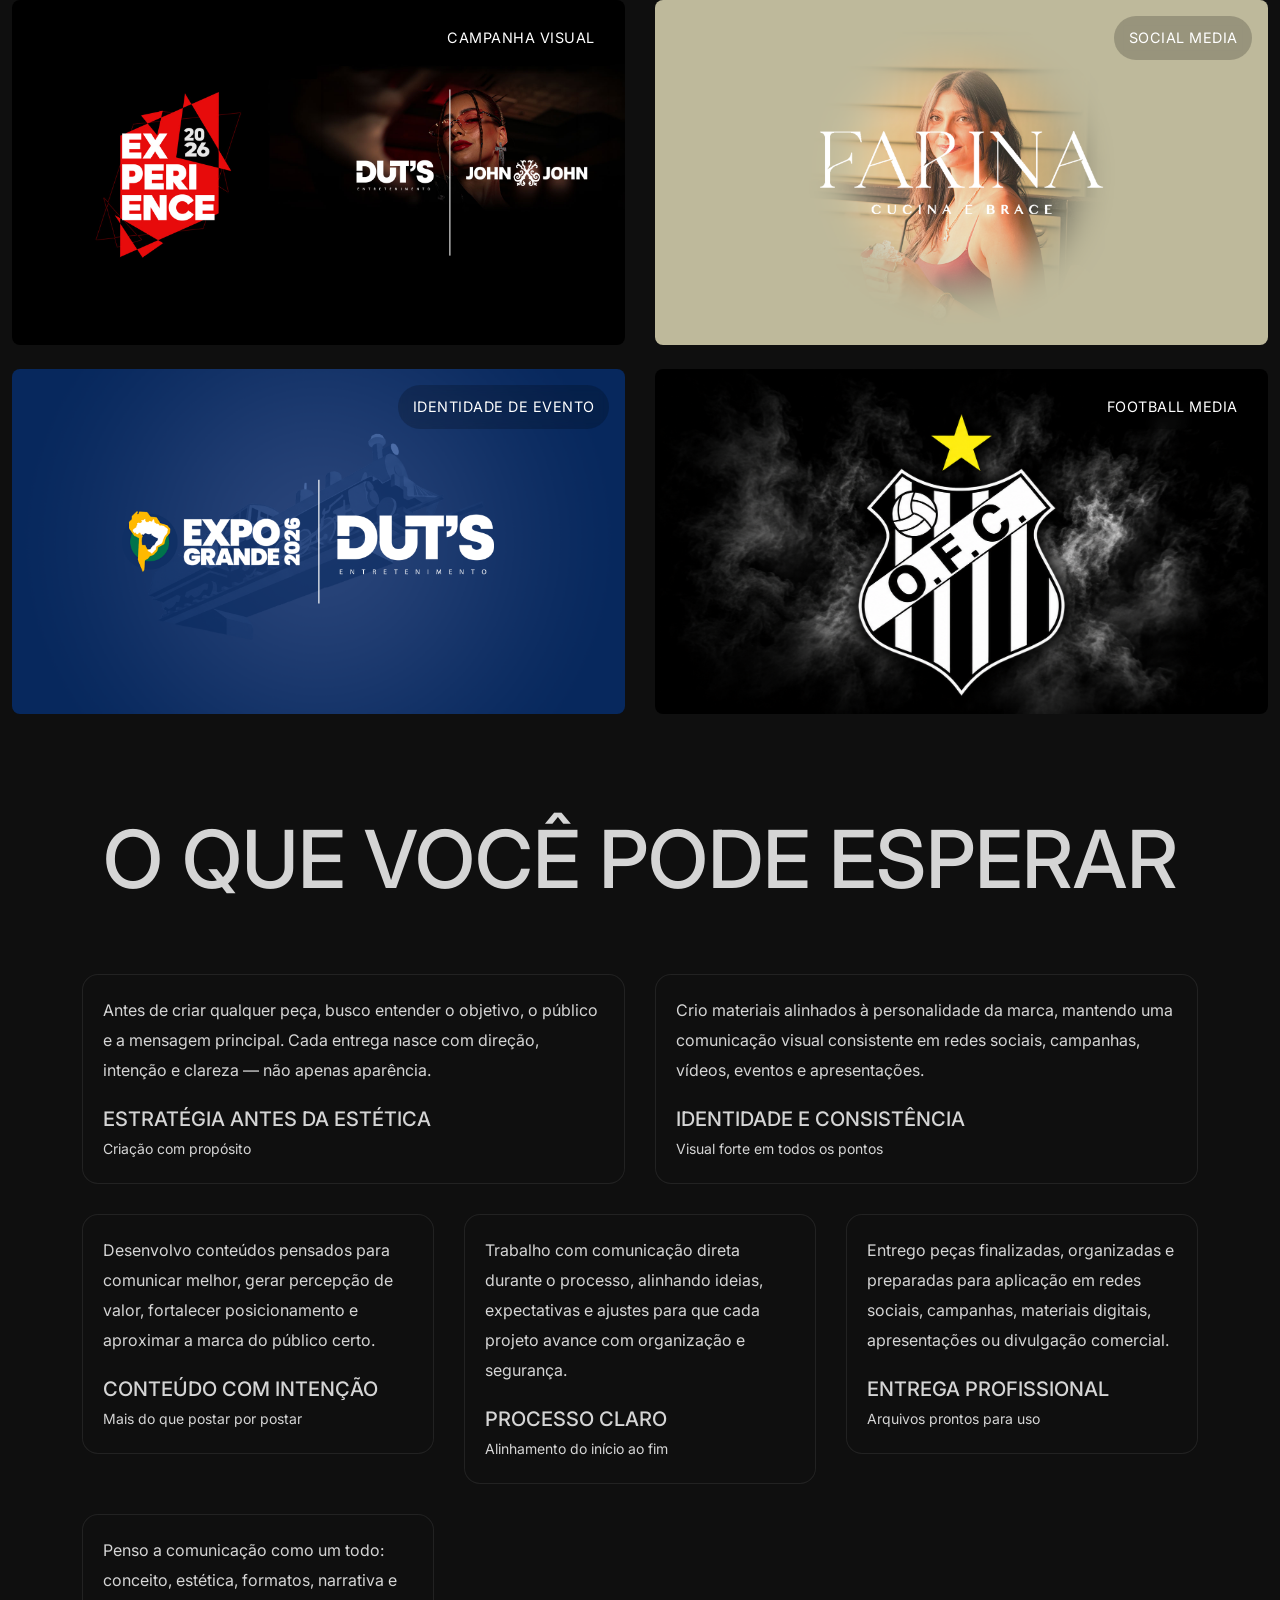
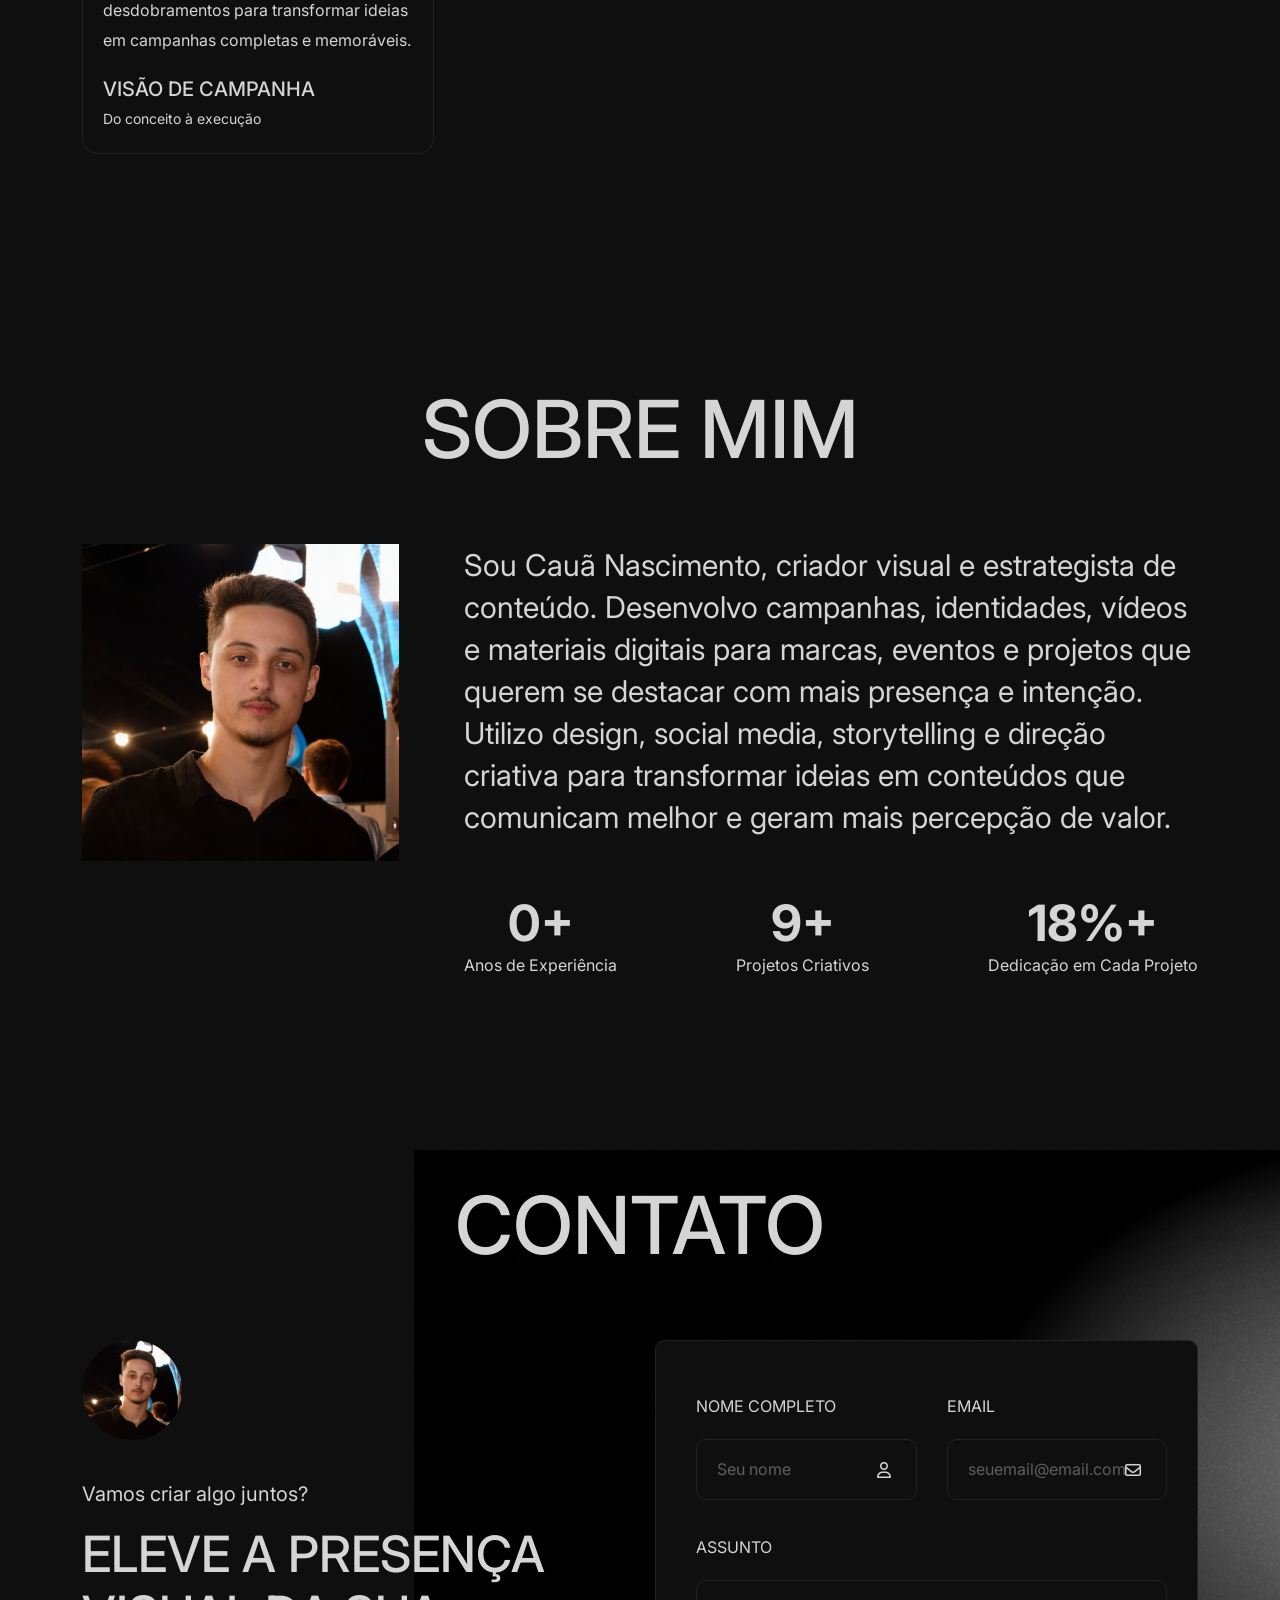
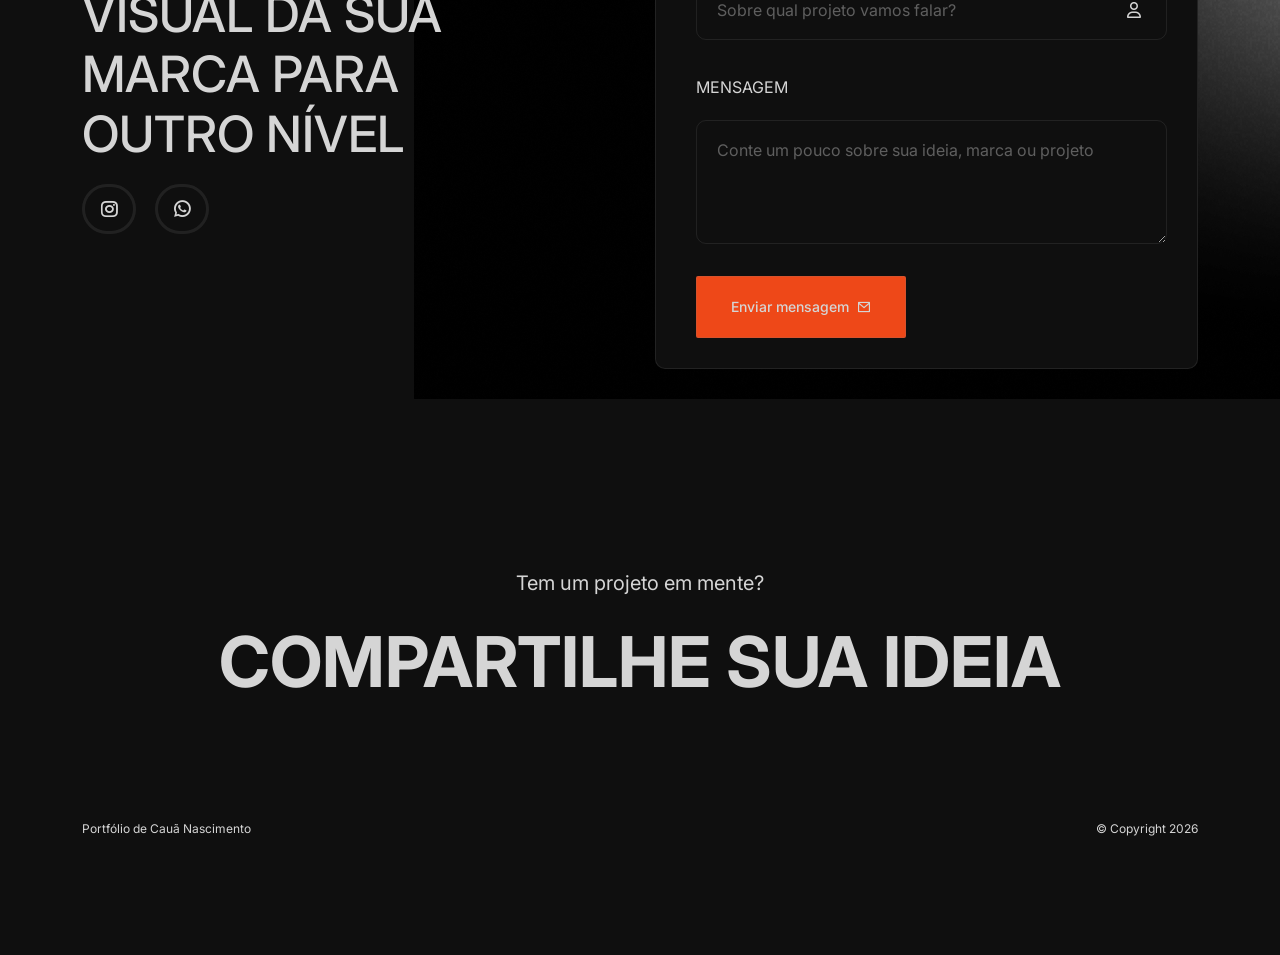
==== commit 671c51d6: "Ajusta espacos mobile e contato" ====
--- a/index.html
+++ b/index.html
@@ -37,7 +37,7 @@
     <!-- MAIN STYLE CSS -->
     <link rel="stylesheet" href="assets/css/style.css?v=20260519-2" />
     <!-- RESPONSIVE CSS -->
-    <link rel="stylesheet" href="assets/css/responsive.css?v=20260522-2">
+    <link rel="stylesheet" href="assets/css/responsive.css?v=20260522-4">
     <!-- HTML5 shim and Respond.js IE8 support of HTML5 elements and media queries -->
     <!-- WARNING: Respond.js doesn't work if you view the page via file:// -->
     <!--[if lt IE 9]>
@@ -697,7 +697,7 @@
     <!--  WOW ANIMATION JS-->
     <script src="assets/js/wow.min.js"></script>
     <!-- SCRIPT JS-->
-    <script src="assets/js/script.js?v=20260519-2"></script>
+    <script src="assets/js/script.js?v=20260522-3"></script>
     <script src="assets/js/contact-form-script.js?v=20260519-2"></script>
 </body>
 
--- a/assets/css/responsive.css
+++ b/assets/css/responsive.css
@@ -239,6 +239,11 @@
     .single-page-hero-area h2 {
         font-size: 60px;
     }
+
+    .single-page-hero-area {
+        padding-top: 130px;
+        padding-bottom: 30px;
+    }
     .hero-content img {
         width: 152px;
         position: static;
@@ -300,6 +305,11 @@
         font-size: 60px;
     }
 
+    .single-page-hero-area {
+        padding-top: 130px;
+        padding-bottom: 30px;
+    }
+
     .blog-post-caption {
         padding-left: 0;
         padding-top: 30px;
@@ -325,6 +335,26 @@
 
     .contact-content-part {
         margin-bottom: 30px;
+        padding-right: 0;
+        text-align: center;
+    }
+
+    .contact-content-part img {
+        display: block;
+        margin-left: auto;
+        margin-right: auto;
+        margin-bottom: 28px;
+    }
+
+    .contact-content-part .about-social ul {
+        display: flex;
+        justify-content: center;
+        gap: 15px;
+        padding-left: 0;
+    }
+
+    .contact-content-part .about-social ul li {
+        margin-right: 0;
     }
 
     .single-page-hero-area p {
@@ -417,17 +447,22 @@
     }
 
     .services-area {
-        padding-bottom: 80px;
+        padding-bottom: 25px;
     }
 
     .testimonials-area {
         padding-top: 80px;
-        padding-bottom: 80px;
+        padding-bottom: 25px;
     }
 
     .projects-area {
-        padding-top: 50px;
-        padding-bottom: 80px;
+        padding-top: 30px;
+        padding-bottom: 65px;
+    }
+
+    .about-area {
+        padding-top: 35px;
+        padding-bottom: 70px;
     }
 
     .client-logo-area {
@@ -440,8 +475,8 @@
     }
 
     .contact-area {
-        padding-top: 80px;
-        padding-bottom: 80px;
+        padding-top: 35px;
+        padding-bottom: 65px;
     }
 
     .blog-area {
@@ -523,6 +558,11 @@
 
     .hero-counter-area .counter-title {
         font-size: 14px;
+    }
+
+    #services .row > div:last-child .service-item,
+    .testimonials-area .row > div:last-child .testimonial-item {
+        margin-bottom: 0;
     }
 
 }
